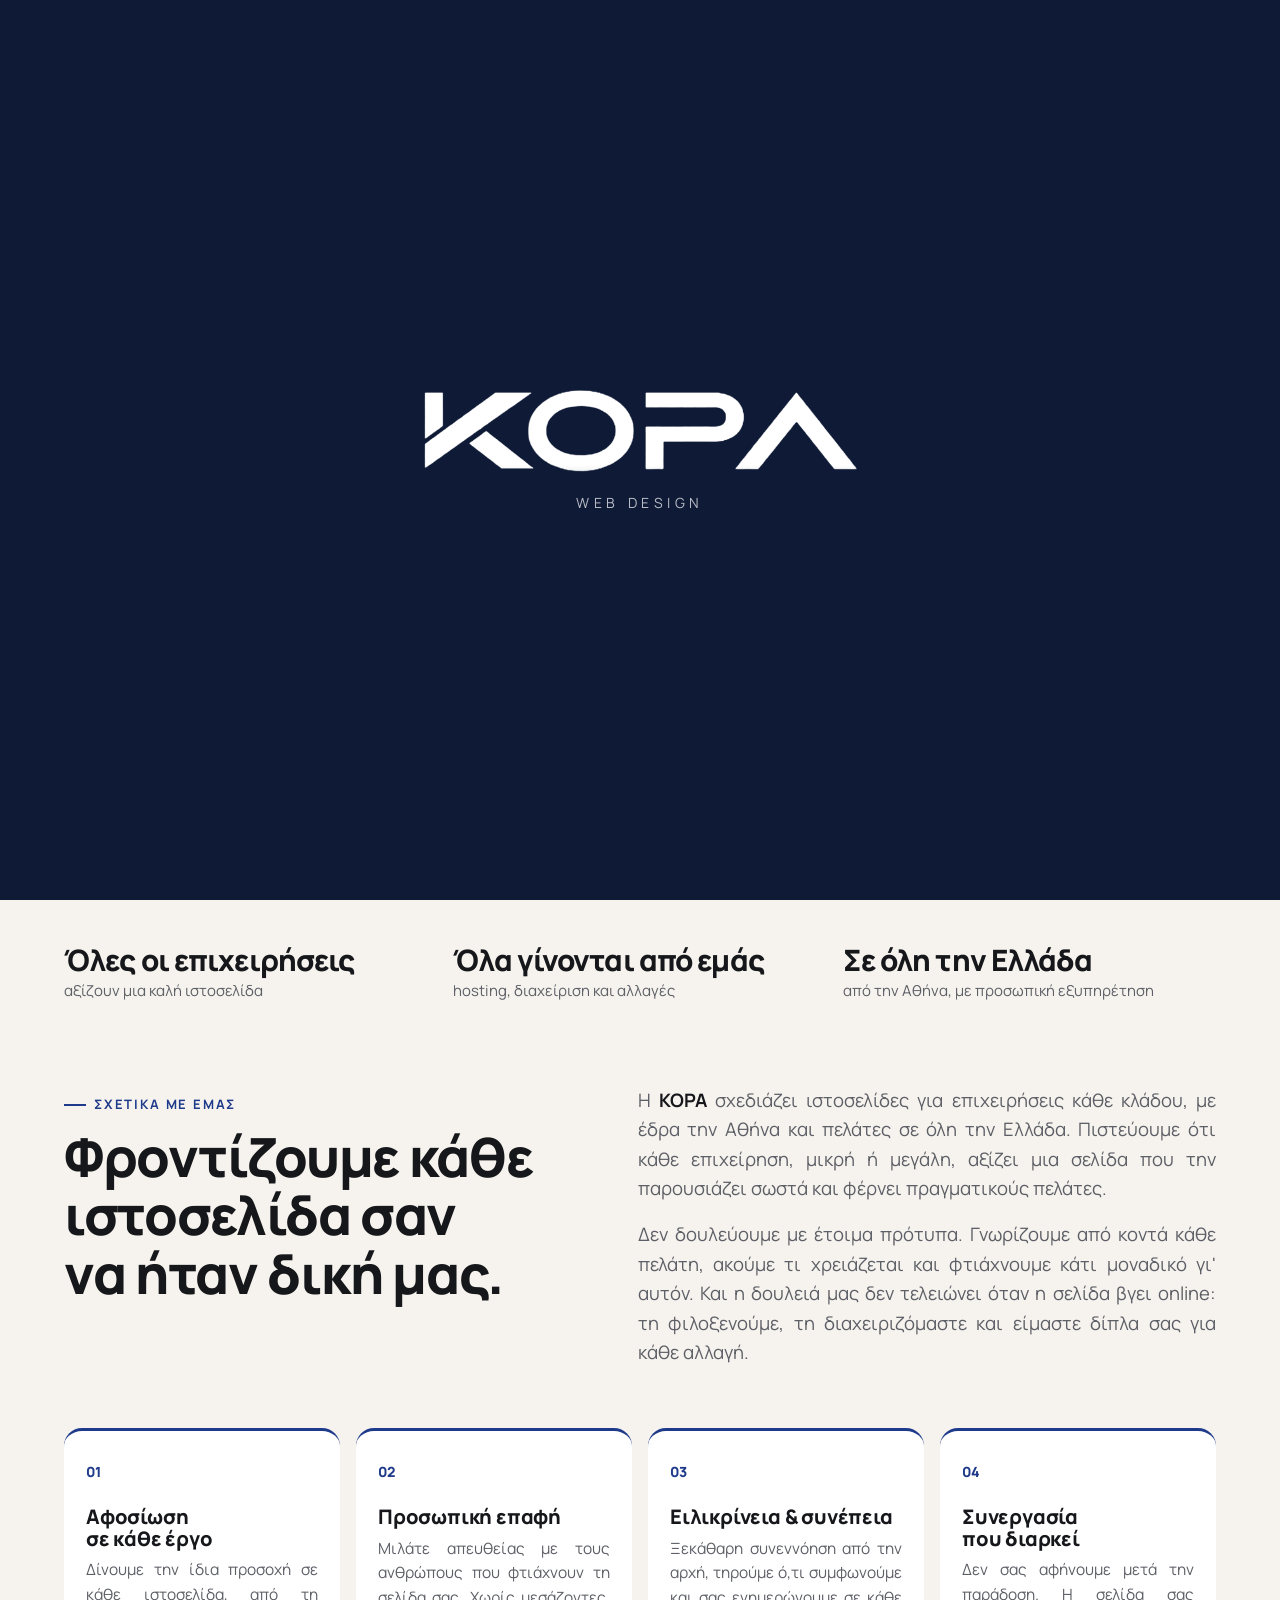
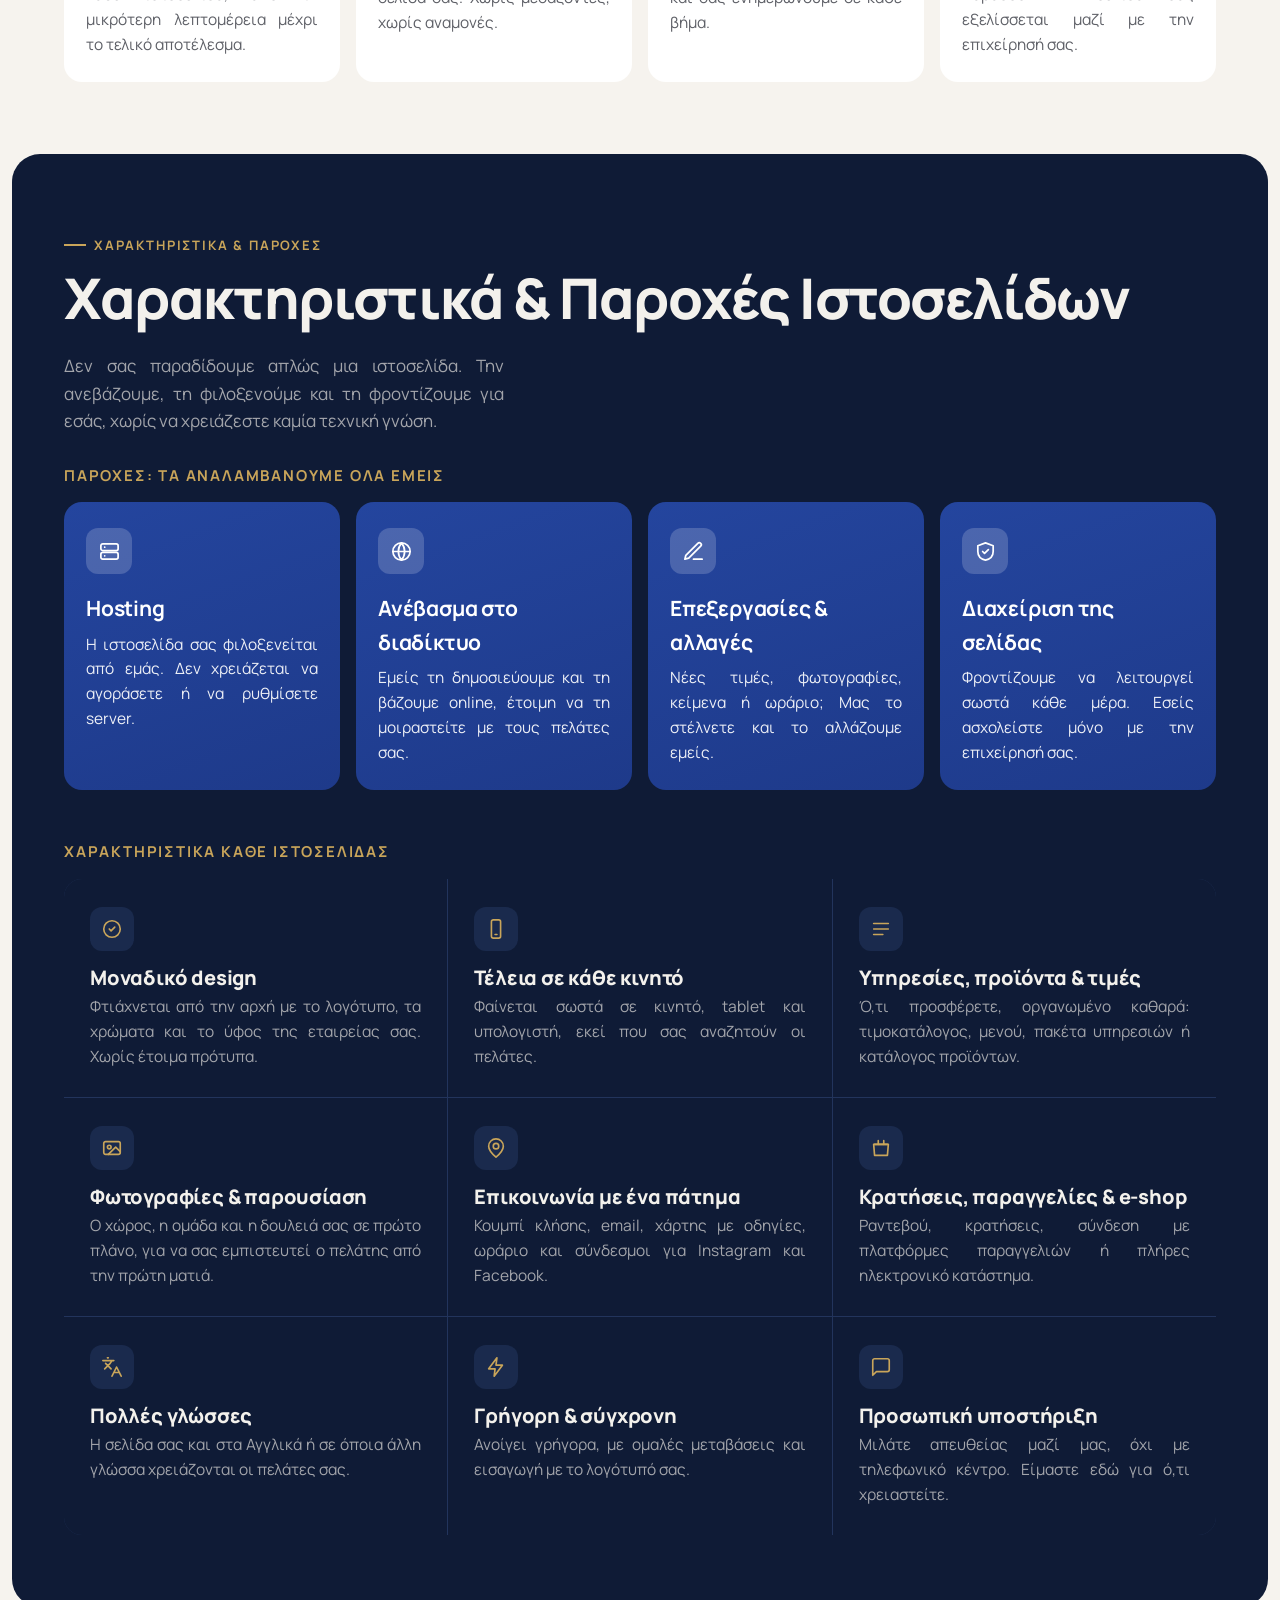
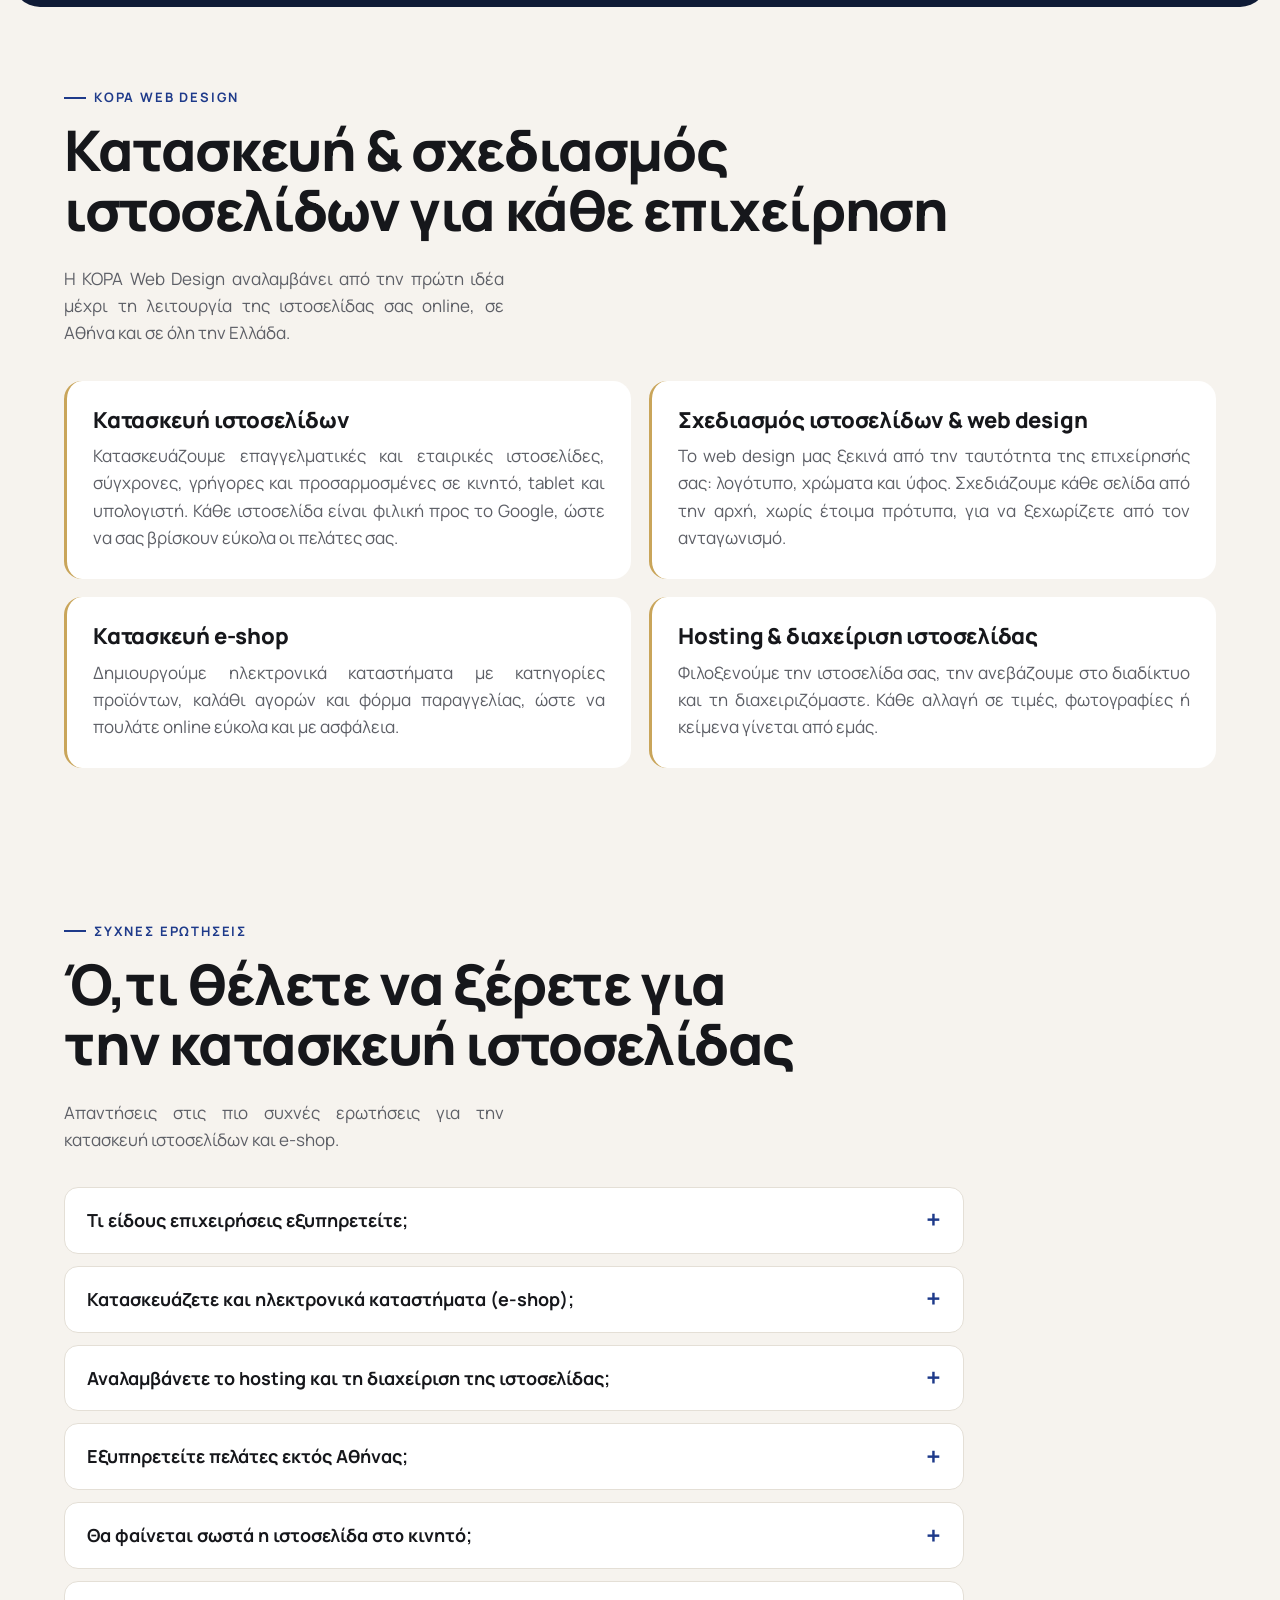
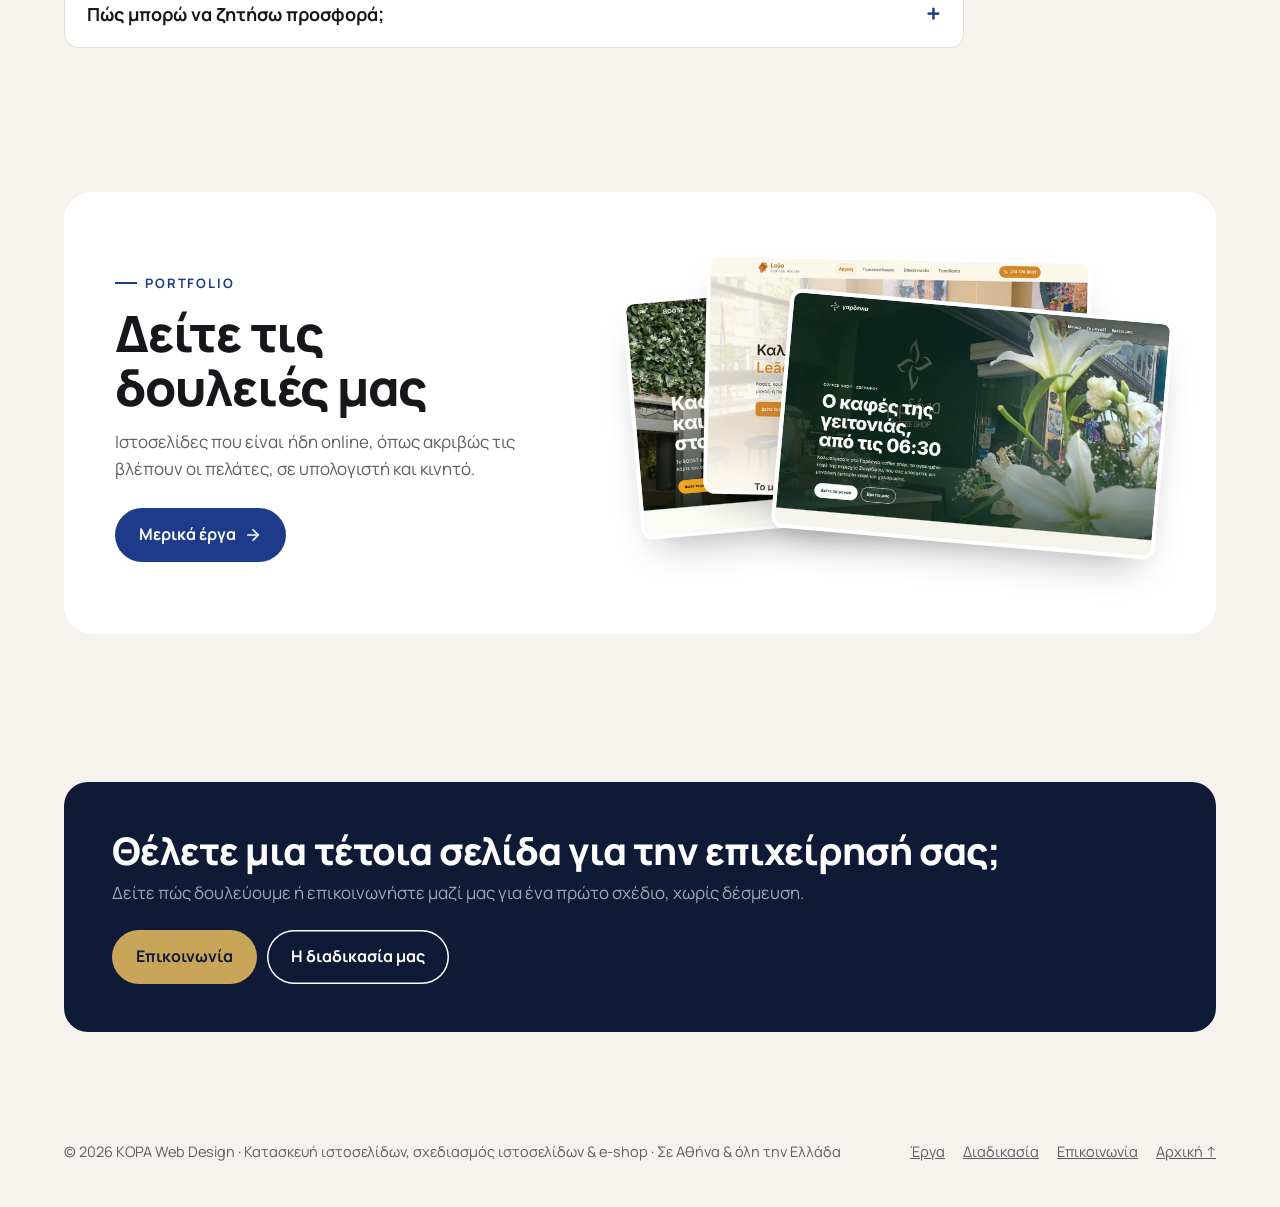
==== index.html @ 722b4ee9 "SEO: περισσότερες λέξεις κλειδιά, ενότητα υπηρεσιών, τίτλος KOPA Web Design Co-Authored-By: Claude O" ====
<!DOCTYPE html>
<html lang="el">
<head>
<meta charset="utf-8">
<meta name="viewport" content="width=device-width, initial-scale=1">
<title>KOPA Web Design | Κατασκευή Ιστοσελίδων & E-shop σε Αθήνα και όλη την Ελλάδα</title>
<meta name="description" content="KOPA Web Design: κατασκευή ιστοσελίδων, σχεδιασμός ιστοσελίδων και e-shop για κάθε επιχείρηση, σε Αθήνα και όλη την Ελλάδα. Hosting, διαχείριση και αλλαγές από εμάς. Ζητήστε προσφορά.">
<meta name="keywords" content="KOPA, KOPA Web Design, KOPA websites, kopa-websites, κατασκευή ιστοσελίδων, κατασκευή ιστοσελίδας, κατασκευή ιστοσελίδων Αθήνα, κατασκευή ιστοσελίδων Ελλάδα, κατασκευή ιστοσελίδων τιμές, σχεδιασμός ιστοσελίδων, σχεδιασμός ιστοσελίδας, δημιουργία ιστοσελίδας, δημιουργία ιστοσελίδων, web design, web design Αθήνα, web design Ελλάδα, web designer, website design, website Αθήνα, ιστοσελίδες, ιστοσελίδα για επιχείρηση, επαγγελματική ιστοσελίδα, εταιρική ιστοσελίδα, κατασκευή e-shop, κατασκευή eshop, δημιουργία e-shop, ηλεκτρονικό κατάστημα, κατασκευή ηλεκτρονικού καταστήματος, eshop, responsive ιστοσελίδα, ιστοσελίδα για κινητά, hosting ιστοσελίδων, φιλοξενία ιστοσελίδας, διαχείριση ιστοσελίδας, υποστήριξη ιστοσελίδας, ιστοσελίδα για καφετέρια, ιστοσελίδα για εστιατόριο, ιστοσελίδα για κατάστημα, ιστοσελίδα για ιατρείο, ιστοσελίδα για επαγγελματίες, kataskevi istoselidon, kataskeui istoselidon, sxediasmos istoselidon, κατασκευη ιστοσελιδων, σχεδιασμος ιστοσελιδων">
<meta name="robots" content="index, follow, max-image-preview:large">
<meta name="author" content="KOPA">
<meta name="geo.region" content="GR-I">
<meta name="geo.placename" content="Αθήνα">
<link rel="canonical" href="https://kopa-websites.com/">
<meta name="theme-color" content="#0f1b36">
<link rel="icon" type="image/png" sizes="64x64" href="favicon.png">
<link rel="apple-touch-icon" href="apple-touch-icon.png">
<meta property="og:type" content="website">
<meta property="og:locale" content="el_GR">
<meta property="og:site_name" content="KOPA">
<meta property="og:title" content="KOPA Web Design | Κατασκευή Ιστοσελίδων & E-shop σε Αθήνα και όλη την Ελλάδα">
<meta property="og:description" content="KOPA Web Design: κατασκευή ιστοσελίδων, σχεδιασμός ιστοσελίδων και e-shop για κάθε επιχείρηση, σε Αθήνα και όλη την Ελλάδα. Hosting, διαχείριση και αλλαγές από εμάς. Ζητήστε προσφορά.">
<meta property="og:url" content="https://kopa-websites.com/">
<meta property="og:image" content="https://kopa-websites.com/og-image.jpg">
<meta property="og:image:width" content="1200">
<meta property="og:image:height" content="630">
<meta name="twitter:card" content="summary_large_image">
<meta name="twitter:title" content="KOPA Web Design | Κατασκευή Ιστοσελίδων & E-shop σε Αθήνα και όλη την Ελλάδα">
<meta name="twitter:description" content="KOPA Web Design: κατασκευή ιστοσελίδων, σχεδιασμός ιστοσελίδων και e-shop για κάθε επιχείρηση, σε Αθήνα και όλη την Ελλάδα. Hosting, διαχείριση και αλλαγές από εμάς. Ζητήστε προσφορά.">
<meta name="twitter:image" content="https://kopa-websites.com/og-image.jpg">
<script type="application/ld+json">[{"@context": "https://schema.org", "@type": "ProfessionalService", "name": "KOPA", "alternateName": ["KOPA Web Design", "KOPA Websites", "KOPA Κατασκευή Ιστοσελίδων"], "description": "KOPA Web Design: κατασκευή ιστοσελίδων, σχεδιασμός ιστοσελίδων και e-shop για κάθε επιχείρηση, σε Αθήνα και όλη την Ελλάδα. Hosting, διαχείριση και αλλαγές από εμάς. Ζητήστε προσφορά.", "url": "https://kopa-websites.com/", "logo": "https://kopa-websites.com/icon-512.png", "image": "https://kopa-websites.com/og-image.jpg", "telephone": "+306907013619", "email": "info@kopa-websites.com", "address": {"@type": "PostalAddress", "addressLocality": "Αθήνα", "addressCountry": "GR"}, "areaServed": [{"@type": "City", "name": "Αθήνα"}, {"@type": "Country", "name": "Ελλάδα"}], "knowsAbout": ["Κατασκευή ιστοσελίδων", "Κατασκευή e-shop", "Web design", "Hosting ιστοσελίδων", "Διαχείριση ιστοσελίδων"], "makesOffer": [{"@type": "Offer", "itemOffered": {"@type": "Service", "name": "Κατασκευή ιστοσελίδας"}}, {"@type": "Offer", "itemOffered": {"@type": "Service", "name": "Κατασκευή e-shop"}}, {"@type": "Offer", "itemOffered": {"@type": "Service", "name": "Hosting & διαχείριση ιστοσελίδας"}}, {"@type": "Offer", "itemOffered": {"@type": "Service", "name": "Υποστήριξη & αλλαγές ιστοσελίδας"}}], "slogan": "Όλες οι επιχειρήσεις αξίζουν μια καλή ιστοσελίδα", "keywords": "κατασκευή ιστοσελίδων, σχεδιασμός ιστοσελίδων, web design, κατασκευή e-shop, hosting, διαχείριση ιστοσελίδων, Αθήνα, Ελλάδα"}, {"@context": "https://schema.org", "@type": "WebSite", "name": "KOPA Web Design", "url": "https://kopa-websites.com/", "inLanguage": "el", "alternateName": "KOPA"}, {"@context": "https://schema.org", "@type": "FAQPage", "mainEntity": [{"@type": "Question", "name": "Τι είδους επιχειρήσεις εξυπηρετείτε;", "acceptedAnswer": {"@type": "Answer", "text": "Φτιάχνουμε ιστοσελίδες για κάθε είδους επιχείρηση: καφέ και εστίαση, καταστήματα, ιατρεία, γραφεία, επαγγελματίες, τουρισμό και πολλά ακόμα. Κάθε σελίδα σχεδιάζεται από την αρχή για τη δική σας επιχείρηση."}}, {"@type": "Question", "name": "Κατασκευάζετε και ηλεκτρονικά καταστήματα (e-shop);", "acceptedAnswer": {"@type": "Answer", "text": "Ναι. Εκτός από ιστοσελίδες παρουσίασης, κατασκευάζουμε e-shop με κατηγορίες προϊόντων, καλάθι αγορών και φόρμα παραγγελίας."}}, {"@type": "Question", "name": "Αναλαμβάνετε το hosting και τη διαχείριση της ιστοσελίδας;", "acceptedAnswer": {"@type": "Answer", "text": "Ναι. Φιλοξενούμε την ιστοσελίδα σας, την ανεβάζουμε στο διαδίκτυο, τη διαχειριζόμαστε και κάνουμε κάθε αλλαγή που χρειάζεστε σε τιμές, φωτογραφίες ή κείμενα."}}, {"@type": "Question", "name": "Εξυπηρετείτε πελάτες εκτός Αθήνας;", "acceptedAnswer": {"@type": "Answer", "text": "Ναι. Έχουμε έδρα την Αθήνα και συνεργαζόμαστε με επιχειρήσεις σε όλη την Ελλάδα, από κοντά ή online."}}, {"@type": "Question", "name": "Θα φαίνεται σωστά η ιστοσελίδα στο κινητό;", "acceptedAnswer": {"@type": "Answer", "text": "Ναι. Κάθε ιστοσελίδα που φτιάχνουμε προσαρμόζεται σε κινητό, tablet και υπολογιστή, ώστε να τη βλέπουν σωστά όλοι οι πελάτες σας."}}, {"@type": "Question", "name": "Πώς μπορώ να ζητήσω προσφορά;", "acceptedAnswer": {"@type": "Answer", "text": "Συμπληρώστε τη φόρμα στη σελίδα «Ζητήστε Προσφορά» ή καλέστε μας στο 690 701 3619. Σας ετοιμάζουμε πρώτο σχέδιο χωρίς καμία δέσμευση."}}]}]</script>
<link rel="preconnect" href="https://fonts.googleapis.com">
<link rel="preconnect" href="https://fonts.gstatic.com" crossorigin>
<link href="https://fonts.googleapis.com/css2?family=Manrope:wght@400;500;600;700;800&family=GFS+Didot&display=swap" rel="stylesheet">
<style>
:root{
  --bg:#f6f3ee;
  --paper:#ffffff;
  --ink:#16171b;
  --muted:#5d5f66;
  --line:#e4dfd6;
  --accent:#1e3a8a;
  --gold:#c9a55a;
  --accent-d:#162c6b;
  --dark:#0f1b36;
  --radius:18px;
  --font:"Manrope",system-ui,-apple-system,"Segoe UI",sans-serif;
  color-scheme:light;
}
*{box-sizing:border-box}
html{scroll-behavior:smooth}
body{margin:0;background:var(--bg);color:var(--ink);font-family:var(--font);font-size:17px;line-height:1.6;-webkit-font-smoothing:antialiased}
a{color:inherit}
button{font:inherit;color:inherit;cursor:pointer}
img{max-width:100%;display:block}
h1,h2,h3{margin:0;line-height:1.08;letter-spacing:-.025em;font-weight:800;text-wrap:balance}
p{margin:0}
p,li,.lead{text-align:justify;text-justify:inter-word;text-align-last:left;hyphens:none;-webkit-hyphens:none;word-break:normal;overflow-wrap:normal}
h1,h2,h3,h4,b,a,span,label,legend{hyphens:none;-webkit-hyphens:none;word-break:normal;overflow-wrap:normal}
.wrap{max-width:1200px;margin:0 auto;padding:0 24px}
:focus-visible{outline:2px solid var(--accent);outline-offset:3px;border-radius:6px}

/* Splash */
.splash{position:fixed;inset:0;z-index:200;background:var(--dark);display:grid;place-items:center;transition:opacity .9s ease,visibility .9s}
.splash.hide{opacity:0;visibility:hidden}
.splash .mk{color:#fff;font-weight:800;font-size:clamp(54px,12vw,120px);letter-spacing:-.04em;display:flex;align-items:center;gap:.18em}
.splash .mk{gap:0}
.splash .mk .ch{display:inline-block;opacity:0;transform:translateY(.5em);-webkit-mask-image:linear-gradient(0deg,transparent 0%,#000 60%);mask-image:linear-gradient(0deg,transparent 0%,#000 60%);-webkit-mask-size:100% 220%;mask-size:100% 220%;-webkit-mask-position:0 100%;mask-position:0 100%;-webkit-mask-repeat:no-repeat;mask-repeat:no-repeat;animation:chUp .85s cubic-bezier(.2,.7,.2,1) forwards}
.splash .mk .sp{display:inline-block;width:.28em}
@keyframes chUp{to{opacity:1;transform:none;-webkit-mask-position:0 0;mask-position:0 0}}
.splash small .lt{display:inline-block;opacity:0;transform:translateX(-.6em);-webkit-mask-image:linear-gradient(90deg,#000 40%,transparent 100%);mask-image:linear-gradient(90deg,#000 40%,transparent 100%);-webkit-mask-size:250% 100%;mask-size:250% 100%;-webkit-mask-position:100% 0;mask-position:100% 0;-webkit-mask-repeat:no-repeat;mask-repeat:no-repeat;animation:ltIn .65s ease-out forwards}
.splash small .sp2{display:inline-block;width:.6em}
@keyframes ltIn{to{opacity:1;transform:none;-webkit-mask-position:0 0;mask-position:0 0}}
.splash .mk i{font-style:normal;color:var(--gold)}
.splash small{display:block;text-align:center;color:#b9bcc6;letter-spacing:.32em;font-size:14px;text-transform:uppercase;margin-top:16px}
@keyframes rise{to{opacity:1;transform:none}}
@keyframes fade{to{opacity:1}}

/* Header */
header{position:sticky;top:0;z-index:50;background:color-mix(in srgb,var(--bg) 88%,transparent);backdrop-filter:blur(12px);-webkit-backdrop-filter:blur(12px);border-bottom:1px solid transparent;transition:border-color .3s}
header.scrolled{border-bottom-color:var(--line)}
.bar{display:flex;align-items:center;justify-content:space-between;height:72px;gap:20px}
.logo{display:flex;align-items:center;gap:10px;text-decoration:none;font-weight:800;font-size:22px;letter-spacing:-.03em}
.logo .dot{width:34px;height:34px;border-radius:10px;background:var(--accent);color:#fff;display:grid;place-items:center;font-size:15px;letter-spacing:-.02em}
.logo .dot i{font-style:normal;color:var(--gold)}
nav.main{display:flex;gap:6px}
nav.main a{text-decoration:none;font-weight:600;font-size:15.5px;padding:8px 14px;border-radius:999px;color:var(--muted);transition:background .2s,color .2s}
nav.main a:hover{background:var(--paper);color:var(--ink)}
.btn{display:inline-flex;align-items:center;gap:8px;text-decoration:none;font-weight:700;font-size:16px;padding:14px 24px;border-radius:999px;border:0;transition:transform .2s,background .2s,color .2s}
.btn:hover{transform:translateY(-2px)}
.btn.solid{background:var(--accent);color:#fff}
.btn.solid:hover{background:var(--accent-d)}
.btn.ghost{background:transparent;color:var(--ink);box-shadow:inset 0 0 0 1.5px var(--ink)}
.btn.dark{background:var(--dark);color:#fff}
.btn.sm{padding:10px 18px;font-size:15px}
.btn svg{width:18px;height:18px}

/* Hero */
.hero{padding:72px 0 40px}
.eyebrow{display:inline-flex;align-items:center;gap:8px;font-size:13px;font-weight:700;letter-spacing:.14em;text-transform:uppercase;color:var(--accent)}
.eyebrow::before{content:"";width:22px;height:2px;background:var(--accent)}
.hero h1{font-size:clamp(42px,7vw,88px);margin:18px 0 22px;max-width:14ch}
.hero h1 em{font-style:normal;color:var(--accent);background:linear-gradient(transparent 78%,rgba(201,165,90,.45) 78%)}
.hero p.lead{font-size:clamp(18px,1.7vw,21px);color:var(--muted);max-width:56ch}
.hero .acts{display:flex;gap:12px;flex-wrap:wrap;margin-top:32px}
.strip{display:grid;grid-template-columns:repeat(3,1fr);gap:16px;margin-top:56px;padding-top:28px;border-top:1px solid var(--line)}
.strip b{display:block;font-size:clamp(24px,2.3vw,32px);font-weight:800;letter-spacing:-.03em;line-height:1.1}
.strip span{color:var(--muted);font-size:15px}
.strip b span{color:inherit;font-size:inherit}

.inds{display:flex;flex-wrap:wrap;gap:8px;align-items:center;margin-top:30px}
.inds span{background:var(--paper);border:1px solid var(--line);border-radius:999px;padding:8px 15px;font-size:14.5px;font-weight:600}
.inds .lbl{background:none;border:0;padding:0 6px 0 0;color:var(--muted);font-weight:700}
.inds span:last-child{background:var(--ink);color:#fff;border-color:var(--ink)}
/* Section heads */
section.block{padding:72px 0}
.head{display:flex;justify-content:space-between;align-items:end;gap:24px;margin-bottom:34px;flex-wrap:wrap}
.head h2{font-size:clamp(34px,4.6vw,56px);margin-top:12px}
.head p{color:var(--muted);max-width:44ch}

/* Filters */
.chips{display:flex;gap:8px;flex-wrap:wrap;margin-bottom:26px}
.chip{border:1.5px solid var(--line);background:var(--paper);border-radius:999px;padding:9px 18px;font-weight:700;font-size:15px;transition:all .2s}
.chip:hover{border-color:var(--ink)}
.chip[aria-pressed="true"]{background:var(--ink);border-color:var(--ink);color:#fff}

/* Work grid */
.grid{display:grid;grid-template-columns:repeat(2,1fr);gap:28px}
.card{background:var(--paper);border-radius:var(--radius);padding:14px;display:flex;flex-direction:column;transition:transform .35s cubic-bezier(.2,.7,.2,1),box-shadow .35s,opacity .3s}
.card:hover{transform:translateY(-6px);box-shadow:0 24px 50px -24px rgba(22,23,27,.28)}
.card.out{display:none}
.frame{position:relative;border-radius:12px;overflow:hidden;background:#ece8e1;border:0;padding:0;width:100%;text-align:left;display:block}
.chrome{display:flex;align-items:center;gap:6px;height:30px;padding:0 12px;background:#efebe4;border-bottom:1px solid var(--line)}
.chrome i{width:9px;height:9px;border-radius:50%;background:#d6d0c6}
.chrome span{margin-left:10px;flex:1;height:16px;border-radius:6px;background:#fff;font-size:10.5px;color:#9a958c;display:flex;align-items:center;padding:0 8px;overflow:hidden;white-space:nowrap}
.shot{position:relative;aspect-ratio:16/10;overflow:hidden}
.shot img{width:100%;height:100%;object-fit:cover;object-position:top;transition:transform .7s cubic-bezier(.2,.7,.2,1)}
.card:hover .shot img,.card:hover .poster>*{transform:scale(1.035)}
.phone{position:absolute;right:16px;bottom:-22px;width:21%;aspect-ratio:390/844;border-radius:18px;border:5px solid #16171b;background:#16171b;overflow:hidden;box-shadow:0 16px 30px -10px rgba(0,0,0,.45);transition:transform .45s cubic-bezier(.2,.7,.2,1)}
.phone img{width:100%;height:100%;object-fit:cover;object-position:top}
.card:hover .phone{transform:translateY(-14px)}
.view-hint{position:absolute;left:14px;bottom:14px;background:rgba(22,23,27,.82);color:#fff;font-size:13px;font-weight:700;padding:7px 12px;border-radius:999px;opacity:0;transform:translateY(6px);transition:all .3s}
.card:hover .view-hint,.frame:focus-visible .view-hint{opacity:1;transform:none}
.cbody{padding:20px 8px 8px;display:flex;flex-direction:column;gap:10px;flex:1}
.ctop{display:flex;justify-content:space-between;align-items:start;gap:12px}
.ctop h3{font-size:25px}
.type{font-size:12.5px;font-weight:700;letter-spacing:.1em;text-transform:uppercase;color:var(--muted)}
.swatch{display:flex;gap:4px;margin-top:6px}
.swatch i{width:14px;height:14px;border-radius:50%;box-shadow:inset 0 0 0 1px rgba(0,0,0,.08)}
.cbody p{color:var(--muted);font-size:16px}
.tags{display:flex;flex-wrap:wrap;gap:6px}
.tags span{font-size:13px;font-weight:600;background:var(--bg);padding:5px 11px;border-radius:999px}
.cacts{display:flex;gap:10px;margin-top:auto;padding-top:10px;flex-wrap:wrap}

/* Posters (projects without screenshots) */
.poster{position:absolute;inset:0;display:grid;place-items:center;overflow:hidden}
.poster>*{transition:transform .7s cubic-bezier(.2,.7,.2,1)}
.p-222{background:radial-gradient(120% 90% at 70% 20%,#8c3039 0%,#6f242b 45%,#3d1217 100%);color:#f6e7dc}
.p-222 .in{text-align:center}
.p-222 .dig{font-size:clamp(70px,11vw,132px);font-weight:800;letter-spacing:.04em;line-height:.9}
.p-222 .rule{width:70px;height:1px;background:#e7b9a5;margin:16px auto 12px}
.p-222 .nm{letter-spacing:.42em;font-size:clamp(11px,1.3vw,15px);font-weight:600}
.p-222 .tg{position:absolute;left:22px;bottom:18px;font-size:clamp(18px,2.2vw,26px);font-weight:800;line-height:1.05;text-align:left}
.p-222 .tg em{font-style:normal;color:#ffb59d}
.p-222 .lang{position:absolute;right:20px;top:18px;display:flex;border:1px solid rgba(246,231,220,.4);border-radius:999px;overflow:hidden;font-size:11px;font-weight:700}
.p-222 .lang span{padding:4px 9px}.p-222 .lang span:first-child{background:#f6e7dc;color:#6f242b}
.p-kar{background:#fff;color:#4a1f30}
.p-kar .in{width:100%;height:100%;display:flex;flex-direction:column;align-items:center;padding:22px 26px 0}
.p-kar .lg{font-family:"GFS Didot",Georgia,serif;font-size:clamp(24px,3vw,34px);letter-spacing:.32em;margin-right:-.32em}
.p-kar .lg i{font-style:normal;color:#b0306a}
.p-kar small{font-size:9px;letter-spacing:.34em;text-transform:uppercase;color:#6b4f5a;margin-top:2px}
.p-kar h4{margin:16px 0 14px;font-size:clamp(16px,2vw,22px);font-weight:700;text-align:center;line-height:1.2}
.p-kar h4 em{color:#b0306a}
.p-kar .tiles{display:grid;grid-template-columns:1fr 1fr;gap:10px;width:100%;flex:1}
.p-kar .tile{background:#fbf4f3;border-radius:6px 6px 0 0;position:relative;display:grid;place-items:center;overflow:hidden}
.p-kar .tile svg{width:58%;height:auto}
.p-kar .tile b{position:absolute;left:12px;bottom:8px;font-size:clamp(14px,1.6vw,19px)}
.p-bless{background:#fbf7f0}
.p-bless .in{text-align:center;padding:20px}
.p-bless img{width:min(300px,62%);margin:0 auto}
.p-bless p{margin-top:16px;color:#1f2826;font-weight:700;font-size:clamp(15px,1.8vw,20px)}
.p-bless .row{display:flex;gap:8px;justify-content:center;margin-top:14px;flex-wrap:wrap}
.p-bless .row span{font-size:12px;font-weight:700;padding:6px 12px;border-radius:999px;background:#009183;color:#fff}
.p-bless .row span:nth-child(2){background:#fff;color:#00675c;box-shadow:inset 0 0 0 1.5px #009183}
.p-bless .stripe{position:absolute;left:0;right:0;bottom:0;height:8px;background:linear-gradient(90deg,#009183 0 40%,#f36f21 40% 70%,#b4121a 70%)}

/* Included */
.dark-sec{background:var(--dark);color:#f3f1ec;border-radius:28px;margin:0 12px}
.dark-sec .head p{color:#a3a5ab}
.dark-sec .eyebrow{color:var(--gold)}.dark-sec .eyebrow::before{background:var(--gold)}
.feat{display:grid;grid-template-columns:repeat(3,1fr);gap:1px;background:#22345c;border-radius:18px;overflow:hidden}
.feat div{background:var(--dark);padding:28px 26px}
.feat .ic{width:44px;height:44px;border-radius:12px;background:#1a2a4d;display:grid;place-items:center;color:var(--gold);margin-bottom:16px}
.feat .ic svg{width:22px;height:22px}
.feat h3{font-size:20px;letter-spacing:-.01em;margin-bottom:6px}
.feat p{color:#a3a5ab;font-size:15.5px}

/* Steps */
.steps{display:grid;grid-template-columns:repeat(4,1fr);gap:18px;counter-reset:s}
.step{background:var(--paper);border-radius:var(--radius);padding:26px 24px}
.step::before{counter-increment:s;content:"0" counter(s);display:block;font-weight:800;font-size:15px;color:var(--accent);margin-bottom:28px}
.step h3{font-size:21px;margin-bottom:8px;letter-spacing:-.01em}
.step p{color:var(--muted);font-size:15.5px}

/* Contact */
.contact{background:var(--accent);color:#fff;border-radius:28px;padding:clamp(36px,6vw,72px);display:grid;grid-template-columns:1.2fr 1fr;gap:40px;align-items:center}
.contact h2{font-size:clamp(34px,5vw,60px)}
.contact p{margin-top:14px;font-size:18px;opacity:.92;max-width:40ch}
.cards{display:flex;flex-direction:column;gap:12px}
.cc{background:#fff;color:var(--ink);border-radius:16px;padding:18px 20px;display:flex;align-items:center;gap:14px}
.cc .ic{width:44px;height:44px;border-radius:12px;background:#e8edf8;color:var(--accent);display:grid;place-items:center;flex:none}
.cc .ic svg{width:21px;height:21px}
.cc small{display:block;color:var(--muted);font-size:13px;font-weight:600}
.cc b{font-size:17.5px;word-break:break-word}
.cc .cp{margin-left:auto;border:1.5px solid var(--line);background:#fff;border-radius:999px;padding:7px 14px;font-size:13.5px;font-weight:700;flex:none}
.cc .cp:hover{border-color:var(--ink)}
footer{padding:36px 0 44px;color:var(--muted);font-size:14.5px}
footer .wrap{display:flex;justify-content:space-between;gap:16px;flex-wrap:wrap}


.mphone .p-222 .dig{font-size:58px}.mphone .p-222 .nm{font-size:9px;letter-spacing:.3em}.mphone .p-222 .tg{font-size:18px}
.mphone .p-kar .in{padding:16px 12px 0}.mphone .p-kar .lg{font-size:20px}.mphone .p-kar h4{font-size:14px}.mphone .p-kar .tiles{grid-template-columns:1fr}
.mphone .p-bless img{width:80%}.mphone .p-bless p{font-size:14px}
@media (max-width:520px){.cc{flex-wrap:wrap}.cc .cp{margin-left:58px}}

/* Pages & routing */
.page{animation:pageIn .5s cubic-bezier(.2,.7,.2,1)}
@keyframes pageIn{from{opacity:0;transform:translateY(14px)}to{opacity:1;transform:none}}
#view.leaving{opacity:0;transform:translateY(8px);transition:opacity .22s ease,transform .22s ease}
nav.main a[aria-current="page"],.mnav a[aria-current="page"]{background:var(--ink);color:#fff}
.mnav{display:none}
.logo,.bar .btn{white-space:nowrap}
@media (max-width:400px){.bar .btn{font-size:12.5px;padding:8px 12px}.logo{font-size:19px}.logo .dot{width:30px;height:30px}}
.crumb{font-size:14px;color:var(--muted);margin-bottom:18px}.crumb a{color:var(--muted)}
.works-hero{padding-bottom:30px}.works-hero h1{max-width:none}
/* Teaser */
.teaser{display:grid;grid-template-columns:1fr 1.1fr;gap:30px;align-items:center;background:var(--paper);border-radius:28px;padding:clamp(28px,4vw,52px);text-decoration:none;overflow:hidden;transition:box-shadow .35s,transform .35s}
.teaser:hover{box-shadow:0 30px 60px -30px rgba(22,23,27,.3);transform:translateY(-4px)}
.teaser h2{font-size:clamp(32px,4vw,50px);margin:12px 0 14px}
.teaser p{color:var(--muted);margin-bottom:26px;max-width:40ch}
.stack{position:relative;height:clamp(240px,28vw,340px)}
.stack .sc{position:absolute;width:72%;aspect-ratio:16/10;border-radius:12px;overflow:hidden;box-shadow:0 20px 40px -18px rgba(0,0,0,.35);border:4px solid #fff;transition:transform .6s cubic-bezier(.2,.7,.2,1);background:#eee}
.stack .sc img{width:100%;height:100%;object-fit:cover;object-position:top}
.stack .sc:nth-child(1){left:0;top:12%;transform:rotate(-5deg);z-index:1}
.stack .sc:nth-child(2){left:14%;top:4%;transform:rotate(1deg);z-index:2}
.stack .sc:nth-child(3){left:28%;top:18%;transform:rotate(5deg);z-index:3}
.teaser:hover .sc:nth-child(1){transform:rotate(-8deg) translateX(-10px)}
.teaser:hover .sc:nth-child(3){transform:rotate(8deg) translateX(14px)}
/* Perks */
.subh{font-size:15px;font-weight:700;letter-spacing:.12em;text-transform:uppercase;color:var(--gold);margin:6px 0 18px}
.perks{display:grid;grid-template-columns:repeat(4,1fr);gap:16px;margin-bottom:54px}
.perks div{background:linear-gradient(160deg,#24459e,#1e3a8a);color:#fff;border-radius:18px;padding:26px 22px}
.perks .ic{width:46px;height:46px;border-radius:12px;background:rgba(255,255,255,.18);display:grid;place-items:center;margin-bottom:18px}
.perks .ic svg{width:23px;height:23px}
.perks h4{margin:0 0 6px;font-size:21px;letter-spacing:-.01em}
.perks p{font-size:15.5px;opacity:.92}
/* Works page next */
.next{margin-top:56px;background:var(--dark);color:#fff;border-radius:24px;padding:clamp(28px,4vw,48px);display:flex;justify-content:space-between;align-items:center;gap:24px;flex-wrap:wrap}
.next h2{font-size:clamp(26px,3vw,38px)}.next p{color:#a3a5ab;margin-top:8px}
.next .acts{display:flex;gap:10px;flex-wrap:wrap}
.next .btn.solid{background:var(--gold);color:#0f1b36}.next .btn.solid:hover{background:#d8b871}
.btn.ghost.light{color:#fff;box-shadow:inset 0 0 0 1.5px #fff}
.soon{display:inline-flex;align-items:center;padding:10px 18px;border-radius:999px;background:var(--bg);color:var(--muted);font-weight:700;font-size:15px}
/* Gardenia poster */
.p-gar{background:radial-gradient(90% 80% at 75% 30%,#fffdf6 0%,#f4efe2 60%,#e9e1cd 100%);color:#2f4a35}
.p-gar .in{display:flex;align-items:center;gap:6%;padding:0 8%;width:100%}
.p-gar svg{width:34%;flex:none}
.p-gar .nm{font-family:"GFS Didot",Georgia,serif;font-size:clamp(34px,5vw,58px);line-height:1}
.p-gar small{display:block;letter-spacing:.38em;font-size:clamp(10px,1.1vw,13px);font-weight:700;margin-top:10px;color:#5f7a62}
.p-gar .pill{display:inline-block;margin-top:16px;background:#2f4a35;color:#fff;font-size:12px;font-weight:700;padding:6px 13px;border-radius:999px}
.mphone .p-gar .in{flex-direction:column;justify-content:center;text-align:center;gap:14px}.mphone .p-gar svg{width:60%}.mphone .p-gar .nm{font-size:30px}
@media (max-width:980px){.perks{grid-template-columns:repeat(2,1fr)}.feat{grid-template-columns:repeat(2,1fr)}.teaser{grid-template-columns:1fr}}
@media (max-width:760px){.perks{grid-template-columns:1fr}.mnav{display:flex;justify-content:center;flex-wrap:nowrap;gap:clamp(3px,1.2vw,8px);padding-bottom:10px;padding-left:12px;padding-right:12px}.mnav a{flex:0 1 auto;min-width:0;white-space:nowrap;text-align:center;text-decoration:none;font-weight:700;font-size:clamp(11px,3.5vw,15px);padding:7px clamp(7px,2.6vw,16px);border-radius:999px;background:var(--paper)}}

/* About */
.about{display:grid;grid-template-columns:1fr 1.1fr;gap:48px;align-items:start;margin-bottom:44px}
.about h2{font-size:clamp(32px,4.4vw,54px);margin-top:12px}
.about-tx p{font-size:18.5px;color:var(--muted);margin-bottom:16px}.about-tx b{color:var(--ink)}
.values{display:grid;grid-template-columns:repeat(4,1fr);gap:16px}
.values div{background:var(--paper);border-radius:var(--radius);padding:26px 22px;border-top:3px solid var(--accent)}
.values .num{font-weight:800;color:var(--accent);font-size:14px}
.values h3{font-size:20px;letter-spacing:-.01em;margin:22px 0 8px}
.values p{color:var(--muted);font-size:15.5px}
/* Timeline */
.timeline{list-style:none;margin:0;padding:0;position:relative}
.timeline::before{content:"";position:absolute;left:23px;top:20px;bottom:20px;width:2px;background:var(--line)}
.timeline li{position:relative;display:grid;grid-template-columns:48px 1fr;gap:22px;padding-bottom:22px}
.dotn{position:relative;z-index:1;width:48px;height:48px;border-radius:50%;background:var(--accent);color:#fff;display:grid;place-items:center;font-weight:800;font-size:18px;box-shadow:0 0 0 6px var(--bg)}
.tcard{background:var(--paper);border-radius:var(--radius);padding:24px 26px}
.tcard h3{font-size:clamp(22px,2.4vw,27px);margin:6px 0 8px}
.tcard>p{color:var(--muted);max-width:70ch}
.split{display:grid;grid-template-columns:1fr 1fr;gap:12px;margin-top:16px}
.split div{background:var(--bg);border-radius:12px;padding:14px 16px;font-size:15px;color:var(--muted)}
.split b{display:block;color:var(--ink);font-size:13px;letter-spacing:.1em;text-transform:uppercase;margin-bottom:4px}
.split div:first-child b{color:var(--accent)}
/* Contact page */
.contact-grid{display:grid;grid-template-columns:repeat(2,1fr);gap:18px}
.ccard{background:var(--paper);border-radius:var(--radius);padding:30px 26px;display:flex;flex-direction:column;gap:10px}
.ccard .ic{width:52px;height:52px;border-radius:14px;background:#e8edf8;color:var(--accent);display:grid;place-items:center;margin-bottom:6px}
.ccard .ic svg{width:24px;height:24px}
.ccard h3{font-size:24px}
.ccard .val{font-size:19px;word-break:break-word}
.ccard p{color:var(--muted);font-size:15.5px;flex:1}
.ccard .cacts{display:flex;gap:8px;flex-wrap:wrap;margin-top:8px}
.infos{display:grid;grid-template-columns:1fr 1fr;gap:18px;margin-top:18px}
.infos>div{background:var(--dark);color:#f3f1ec;border-radius:var(--radius);padding:30px 28px}
.infos h3{font-size:22px;margin-bottom:12px}
.infos p,.infos li{color:#b9bbc1;font-size:16px}
.infos ul{margin:0;padding-left:20px;display:flex;flex-direction:column;gap:6px}
.flinks{display:flex;gap:18px;flex-wrap:wrap}
@media (max-width:980px){.values{grid-template-columns:repeat(2,1fr)}.about{grid-template-columns:1fr;gap:20px}.contact-grid{grid-template-columns:1fr}.infos{grid-template-columns:1fr}}
@media (max-width:640px){.values{grid-template-columns:1fr}.split{grid-template-columns:1fr}.timeline li{grid-template-columns:36px 1fr;gap:14px}.dotn{width:36px;height:36px;font-size:15px}.timeline::before{left:17px}.tcard{padding:20px}}

/* Quote page */
.quote{display:grid;grid-template-columns:.8fr 1.4fr;gap:56px;background:var(--paper);border-radius:28px;padding:clamp(28px,4.5vw,60px)}
.quote h2{font-size:clamp(28px,3vw,38px);margin-bottom:30px}
.qinfo .qgroup{margin-bottom:34px}
.qinfo h3{font-size:21px;margin-bottom:14px;letter-spacing:-.01em}
.qinfo p{display:flex;align-items:center;gap:12px;color:var(--muted);margin-bottom:10px;font-size:17px}
.qinfo p.plain{padding-left:2px;margin-bottom:8px}
.qinfo p svg{width:19px;height:19px;flex:none;color:var(--accent)}
.qinfo a{color:var(--muted);text-decoration:none}.qinfo a:hover{color:var(--accent)}
.qform h2{letter-spacing:.02em}
.fld{margin:0 0 26px;border:0;padding:0}
.fld label,.fld legend{display:block;font-size:17px;margin-bottom:10px;padding:0}
.fld i{color:#c81e1e;font-style:normal}
.fld input,.fld textarea{width:100%;font:inherit;color:var(--ink);background:#f8f8f8;border:1px solid #d9d9d9;border-radius:8px;padding:16px 18px;transition:border-color .2s,box-shadow .2s}
.fld textarea{resize:vertical;min-height:150px}
.fld input:focus,.fld textarea:focus{outline:none;border-color:var(--accent);box-shadow:0 0 0 3px rgba(30,58,138,.15);background:#fff}
.fld input.bad{border-color:#c81e1e}
.fld .opt{padding:16px 18px;font-size:17px}
.opt{display:flex!important;justify-content:space-between;align-items:center;background:#f8f8f8;border:1px solid #d9d9d9;border-radius:8px;padding:16px 18px;margin-bottom:12px!important;cursor:pointer;transition:border-color .2s,background .2s}
.opt:hover{border-color:#b9b9b9}
.opt:has(input:checked){border-color:var(--accent);background:#eef2fb}
.opt input{width:20px;height:20px;accent-color:var(--accent);flex:none;margin:0 0 0 12px}
.consent{display:flex;gap:10px;align-items:flex-start;font-size:15px;color:var(--muted);margin-bottom:18px}
.consent input{width:18px;height:18px;margin-top:3px;accent-color:var(--accent);flex:none}
.ferr{color:#c81e1e;font-weight:600;font-size:15px;min-height:1px;margin-bottom:12px}
.submit{background:var(--accent);color:#fff;border:0;border-radius:8px;padding:18px 34px;font-size:18px;font-weight:700;letter-spacing:.12em;transition:background .2s,transform .2s}
.submit:disabled{opacity:.6;cursor:wait}
.submit:hover{background:var(--accent-d);transform:translateY(-2px)}
.qdone{text-align:left;animation:pageIn .5s cubic-bezier(.2,.7,.2,1)}
.qdone .okic{width:56px;height:56px;border-radius:50%;background:var(--accent);color:#fff;display:grid;place-items:center;margin-bottom:16px}
.qdone .okic svg{width:28px;height:28px}
.qdone .okic.err{background:#c81e1e}
.qdone h3{font-size:30px;margin-bottom:8px}
.qdone p{color:var(--muted);margin-bottom:16px}
.qdone pre{white-space:pre-wrap;font-family:var(--font);font-size:15px;background:#f8f8f8;border:1px solid #e3e3e3;border-radius:10px;padding:16px;margin:0 0 16px}
.qdone .cacts{display:flex;gap:10px;flex-wrap:wrap}
@media (max-width:900px){.quote{grid-template-columns:1fr;gap:20px}}

/* Big photo hero */
.bighero{position:relative;min-height:100vh;min-height:100svh;margin-top:calc(-1 * var(--hh,72px));padding-top:var(--hh,72px);display:flex;flex-direction:column;justify-content:center;color:#fff;overflow:hidden;background:#1b1712}
.bighero .bg{position:absolute;inset:0}
.bighero .bg img{width:100%;height:100%;object-fit:cover;filter:blur(48px) brightness(.5) saturate(.7);transform:scale(1.3)}
.bighero .bg::after{content:"";position:absolute;inset:0;background:rgba(12,20,42,.55)}
.bighero{background:#0b1222}
.bighero .photo{position:absolute;top:50%;right:0;transform:translateY(-50%);height:100%;aspect-ratio:1/1;max-width:60%;-webkit-mask-image:linear-gradient(90deg,transparent 0%,rgba(0,0,0,.06) 10%,rgba(0,0,0,.2) 20%,rgba(0,0,0,.42) 30%,rgba(0,0,0,.66) 40%,rgba(0,0,0,.86) 50%,#000 60%,#000 100%),linear-gradient(0deg,transparent 0%,rgba(0,0,0,.5) 8%,#000 18%,#000 84%,rgba(0,0,0,.5) 93%,transparent 100%);-webkit-mask-composite:source-in;mask-image:linear-gradient(90deg,transparent 0%,rgba(0,0,0,.06) 10%,rgba(0,0,0,.2) 20%,rgba(0,0,0,.42) 30%,rgba(0,0,0,.66) 40%,rgba(0,0,0,.86) 50%,#000 60%,#000 100%),linear-gradient(0deg,transparent 0%,rgba(0,0,0,.5) 8%,#000 18%,#000 84%,rgba(0,0,0,.5) 93%,transparent 100%);mask-composite:intersect;animation:photoIn 1.4s ease-out both}
@media (min-aspect-ratio:16/9){.bighero .photo{height:auto;width:58%;max-width:none}}
.bighero .photo img{width:100%;height:100%;object-fit:cover;display:block}
@keyframes photoIn{from{opacity:0}to{opacity:1}}
@keyframes heroZoom{to{transform:scale(1)}}
.bighero .shade{position:absolute;inset:0;background:linear-gradient(90deg,rgba(10,16,32,.94) 0%,rgba(10,16,32,.9) 22%,rgba(10,16,32,.74) 34%,rgba(10,16,32,.5) 44%,rgba(10,16,32,.28) 54%,rgba(10,16,32,.12) 66%,rgba(10,16,32,.04) 80%,rgba(10,16,32,0) 100%),linear-gradient(0deg,rgba(10,16,32,.8) 0%,rgba(10,16,32,0) 30%)}
.bh-in{position:relative;padding-top:60px;padding-bottom:80px;flex:1;display:flex;flex-direction:column;justify-content:center;width:100%}
.bh-in>*{max-width:600px}
.bighero h1{font-size:clamp(38px,4.6vw,66px);margin:22px 0 0;line-height:1.06;letter-spacing:-.03em;font-weight:800}
.bighero h1 .l1{white-space:nowrap}
.bighero h1 .amp{display:block;color:var(--gold);font-weight:700}
.hrule{display:block;width:72px;height:3px;border-radius:2px;background:var(--gold);margin:28px 0 24px}
.bighero .lead{font-size:clamp(17px,1.25vw,19.5px);line-height:1.75;color:rgba(255,255,255,.84);max-width:560px}
.bighero .eyebrow{font-size:12.5px;letter-spacing:.18em}
.bighero .acts{display:flex;gap:12px;flex-wrap:wrap;margin-top:34px}
.eyebrow.light{color:var(--gold)}.eyebrow.light::before{background:var(--gold)}
.btn.gold{background:var(--gold);color:#0f1b36}.btn.gold:hover{background:#d8b871}
.svcw{position:relative;margin-bottom:34px;width:100%}
.svc{position:relative;display:grid;grid-template-columns:repeat(3,1fr);gap:1px;background:rgba(255,255,255,.14);border-radius:16px;overflow:hidden;backdrop-filter:blur(10px);-webkit-backdrop-filter:blur(10px)}
.svc a{display:flex;align-items:center;gap:14px;padding:22px 24px;background:rgba(12,20,40,.55);color:#fff;text-decoration:none;transition:background .25s}
.svc a:hover{background:rgba(30,58,138,.85)}
.svc .n{font-size:13px;font-weight:800;color:var(--gold)}
.svc b{font-size:18px;flex:1}
.svc .go{font-size:20px;transition:transform .25s}.svc a:hover .go{transform:translateX(5px)}
.statband{padding:44px 0 10px}.statband .strip{margin-top:0;border-top:0;padding-top:0}
/* Header over the photo */
header.over{background:transparent;backdrop-filter:none;-webkit-backdrop-filter:none;border-bottom-color:rgba(255,255,255,.12)}
header.over .logo,header.over nav.main a,header.over .mnav a{color:#fff}
header.over nav.main a[aria-current="page"],header.over .mnav a[aria-current="page"]{background:#fff;color:var(--ink)}
header.over nav.main a:hover{background:rgba(255,255,255,.14);color:#fff}
header.over .mnav a{background:rgba(255,255,255,.12)}
header.over .btn.dark{background:var(--gold);color:#0f1b36}
@media (max-width:760px){.svc{grid-template-columns:1fr}.svc a{padding:16px 18px}.bighero h1{max-width:none}.bighero .shade{background:linear-gradient(0deg,rgba(10,16,32,.92) 0%,rgba(10,16,32,.7) 60%,rgba(10,16,32,.55) 100%)}}
@media (max-width:760px){.bighero .photo{top:auto;left:0;right:0;height:auto;width:100%;max-width:none;transform:none;bottom:0;-webkit-mask-image:linear-gradient(0deg,#000 55%,transparent 100%);mask-image:linear-gradient(0deg,#000 55%,transparent 100%);opacity:.75}}

/* Σταθερή φωτογραφία φόντου (σελίδα Διαδικασία) */
.fixbg{position:fixed;inset:0;z-index:-1;opacity:0;visibility:hidden;transition:opacity .5s ease,visibility .5s}
.fixbg img{width:100%;height:100%;object-fit:cover;object-position:50% 50%}
.fixbg::after{content:"";position:absolute;inset:0;background:linear-gradient(180deg,rgba(10,16,32,.72) 0%,rgba(10,16,32,.5) 45%,rgba(10,16,32,.68) 100%)}
body.fixed-photo #fixbg,body.fixed-photo-erga #fixbg2{opacity:1;visibility:visible}
#fixbg2 img{object-position:60% 50%}
body.fixed-photo-erga #page-erga > section.block{position:relative;background:var(--bg);padding-top:56px!important}
body.fixed-photo-erga footer{background:var(--bg);position:relative}
.hero.photo-hero.fixed-hero{padding-bottom:64px}
.fixed-hero{box-shadow:none}
body.fixed-photo-erga #page-erga .works-hero h1{color:#fff}
body.fixed-photo-erga #page-erga .works-hero .lead{color:rgba(255,255,255,.86)}
body.fixed-photo-erga #page-erga .crumb,body.fixed-photo-erga #page-erga .crumb a{color:rgba(255,255,255,.75)}
body.fixed-photo-erga #page-erga .eyebrow{color:var(--gold)}body.fixed-photo-erga #page-erga .eyebrow::before{background:var(--gold)}
body.fixed-photo-erga header.over{background:rgba(10,16,32,.55);backdrop-filter:blur(14px);-webkit-backdrop-filter:blur(14px)}
body.fixed-photo{background:#0f1b36}
body.fixed-photo #page-diadikasia .works-hero h1,body.fixed-photo #page-diadikasia .works-hero .lead{color:#fff}
body.fixed-photo #page-diadikasia .works-hero .lead{color:rgba(255,255,255,.86)}
body.fixed-photo #page-diadikasia .crumb,body.fixed-photo #page-diadikasia .crumb a{color:rgba(255,255,255,.75)}
body.fixed-photo #page-diadikasia .eyebrow{color:var(--gold)}body.fixed-photo #page-diadikasia .eyebrow::before{background:var(--gold)}
body.fixed-photo .timeline::before{background:rgba(255,255,255,.35)}
body.fixed-photo .dotn{box-shadow:0 0 0 6px rgba(15,27,54,.55)}
body.fixed-photo .tcard{box-shadow:0 18px 40px -20px rgba(0,0,0,.5)}
body.fixed-photo footer{color:rgba(255,255,255,.75)}body.fixed-photo footer a{color:#fff}
body.fixed-photo header.over{background:rgba(10,16,32,.55);backdrop-filter:blur(14px);-webkit-backdrop-filter:blur(14px)}

/* Σελίδες με φωτογραφία στην κορυφή */
.hero.photo-hero{position:relative;margin-top:calc(-1 * var(--hh,72px));padding:calc(var(--hh,72px) + 80px) 0 80px;color:#fff;overflow:hidden;isolation:isolate}
.photo-hero .ph-bg{position:absolute;inset:0;z-index:-1}
.photo-hero .ph-bg img{width:100%;height:100%;object-fit:cover;object-position:30% 45%}
.photo-hero .ph-bg::after{content:"";position:absolute;inset:0}
.ph-contact .ph-bg::after{background:linear-gradient(90deg,rgba(8,12,24,.88) 0%,rgba(8,12,24,.62) 50%,rgba(8,12,24,.35) 100%),linear-gradient(0deg,rgba(8,12,24,.6),rgba(8,12,24,0) 40%)}
.ph-quote .ph-bg img{object-position:70% 55%}
.ph-quote .ph-bg::after{background:linear-gradient(90deg,rgba(24,14,8,.9) 0%,rgba(24,14,8,.7) 45%,rgba(24,14,8,.25) 100%),linear-gradient(0deg,rgba(24,14,8,.55),rgba(24,14,8,0) 40%)}
.photo-hero h1{color:#fff}
.photo-hero .lead{color:rgba(255,255,255,.86)!important}
.photo-hero .crumb,.photo-hero .crumb a{color:rgba(255,255,255,.75)}
.photo-hero .eyebrow{color:var(--gold)}.photo-hero .eyebrow::before{background:var(--gold)}
.photo-hero + section.block{padding-top:56px!important}

/* KOPA λογότυπο */
.logo .mark{display:block;height:22px;aspect-ratio:1386/285;background:currentColor;-webkit-mask:url(images/kopa-white.webp) center/contain no-repeat;mask:url(images/kopa-white.webp) center/contain no-repeat}
.splash .logo-mk{position:relative;display:block;width:min(64vw,440px);aspect-ratio:1386/285;margin:0 auto}
.splash .logo-mk img.ch{position:absolute;inset:0;width:100%;height:100%;-webkit-mask-size:100% 220%;mask-size:100% 220%}
@media (max-width:400px){.logo .mark{height:18px}}

/* Captcha */
.captcha{border:1px solid #d3d3d3;background:#f9f9f9;border-radius:8px;padding:16px 18px;max-width:420px;margin:4px 0 18px;box-shadow:0 1px 2px rgba(0,0,0,.06)}
.cap-row{display:flex;justify-content:space-between;align-items:center;gap:14px}
.cap-check{display:flex;align-items:center;gap:12px;cursor:pointer;font-size:16px;color:var(--ink)}
.cap-check input{position:absolute;opacity:0;pointer-events:none}
.cap-check .box{width:28px;height:28px;border:2px solid #b5b5b5;border-radius:4px;background:#fff;display:grid;place-items:center;transition:all .2s;flex:none}
.cap-check input:checked+.box{border-color:#1f8f4e;background:#fff}
.cap-check input:checked+.box::after{content:"";width:8px;height:15px;border:solid #1f8f4e;border-width:0 3px 3px 0;transform:rotate(45deg) translate(-1px,-2px)}
.cap-check input:focus-visible+.box{outline:2px solid var(--accent);outline-offset:2px}
.cap-check.verified .box{border-color:#1f8f4e}
.cap-brand{display:flex;flex-direction:column;align-items:center;font-size:10.5px;color:#777;text-align:center;line-height:1.2;gap:3px}
.cap-brand svg{width:26px;height:26px;color:var(--accent)}
.cap-q{margin-top:14px;padding-top:14px;border-top:1px solid #e3e3e3}
.cap-q label{display:block;font-size:15px;margin-bottom:8px}
.cap-q input{width:110px;font:inherit;padding:10px 12px;border:1px solid #cfcfcf;border-radius:6px;background:#fff}
.cap-q input.bad{border-color:#c81e1e}
.hp{position:absolute!important;left:-9999px;width:1px;height:1px;overflow:hidden}

.qprev{animation:pageIn .45s cubic-bezier(.2,.7,.2,1)}
.qprev h3{font-size:28px;margin-bottom:6px}
.pvnote{color:var(--muted);margin-bottom:16px}
.pvmail{border:1px solid #dcdcdc;border-radius:12px;overflow:hidden;margin-bottom:18px;background:#fff}
.pvrow{display:flex;gap:12px;padding:12px 16px;border-bottom:1px solid #ececec;font-size:15px}
.pvrow span{width:52px;flex:none;color:var(--muted)}
.pvrow b{font-weight:600;word-break:break-word}
.pvmail pre{margin:0;padding:16px;white-space:pre-wrap;font-family:var(--font);font-size:15px;background:#fafafa;line-height:1.6}
.qprev .cacts{display:flex;gap:12px;flex-wrap:wrap;align-items:center}

.faq{display:grid;gap:12px;max-width:900px}
.faq-i{background:var(--paper);border-radius:14px;padding:0 22px;border:1px solid var(--line)}
.faq-i summary{cursor:pointer;list-style:none;font-weight:700;font-size:18px;padding:18px 32px 18px 0;position:relative}
.faq-i summary::-webkit-details-marker{display:none}
.faq-i summary::after{content:"+";position:absolute;right:0;top:50%;transform:translateY(-50%);font-size:26px;color:var(--accent);transition:transform .25s}
.faq-i[open] summary::after{transform:translateY(-50%) rotate(45deg)}
.faq-i p{color:var(--muted);padding:0 0 18px}

.seo-grid{display:grid;grid-template-columns:repeat(2,1fr);gap:18px}
.seo-grid article{background:var(--paper);border-radius:var(--radius);padding:28px 26px;border-left:3px solid var(--gold)}
.seo-grid h3{font-size:22px;margin-bottom:10px;letter-spacing:-.01em}
.seo-grid p{color:var(--muted)}
@media (max-width:760px){.seo-grid{grid-template-columns:1fr}}
/* Modal */
.ov{position:fixed;inset:0;z-index:100;background:rgba(14,15,18,.6);backdrop-filter:blur(6px);-webkit-backdrop-filter:blur(6px);display:none;padding:20px;overflow:auto}
.ov.open{display:grid;place-items:center;animation:fade .25s ease both;opacity:0}
.mbox{background:var(--paper);border-radius:24px;max-width:1080px;width:100%;padding:22px;position:relative;animation:pop .4s cubic-bezier(.2,.7,.2,1)}
@keyframes pop{from{opacity:0;transform:translateY(20px) scale(.98)}to{opacity:1;transform:none}}
.mclose{position:absolute;top:14px;right:14px;width:42px;height:42px;border-radius:50%;border:0;background:var(--bg);font-size:24px;line-height:1;z-index:3}
.mgrid{display:grid;grid-template-columns:1fr 210px;gap:20px;align-items:start}
.mgrid .frame{cursor:default}
.mgrid .shot{aspect-ratio:16/10}
.mphone{border-radius:26px;border:7px solid #16171b;background:#16171b;overflow:hidden;aspect-ratio:390/844}
.mphone img{width:100%;height:100%;object-fit:cover;object-position:top}
.mphone .poster{position:relative;height:100%}
.minfo{display:grid;grid-template-columns:1.2fr 1fr;gap:30px;padding:26px 8px 6px}
.minfo h3{font-size:clamp(28px,3.4vw,40px);margin:6px 0 12px}
.minfo p{color:var(--muted)}
.minfo ul{list-style:none;padding:0;margin:0;display:flex;flex-direction:column;gap:10px}
.minfo li{display:flex;gap:10px;align-items:start;font-weight:600;font-size:16px}
.minfo li::before{content:"";flex:none;width:20px;height:20px;margin-top:2px;border-radius:50%;background:var(--accent) url("data:image/svg+xml,%3Csvg xmlns='http://www.w3.org/2000/svg' viewBox='0 0 24 24' fill='none' stroke='white' stroke-width='3' stroke-linecap='round' stroke-linejoin='round'%3E%3Cpath d='m6 12 4 4 8-8'/%3E%3C/svg%3E") center/13px no-repeat}
.minfo .cacts{margin-top:22px}

.toast{position:fixed;left:50%;bottom:26px;transform:translateX(-50%) translateY(10px);background:var(--ink);color:#fff;padding:11px 20px;border-radius:999px;font-size:14.5px;font-weight:600;z-index:300;opacity:0;transition:all .25s;pointer-events:none}
.toast.show{opacity:1;transform:translateX(-50%)}

/* Reveal */
.rv{opacity:0;transform:translateY(26px);transition:opacity .8s ease,transform .8s cubic-bezier(.2,.7,.2,1)}
.rv.in{opacity:1;transform:none}

@media (max-width:980px){
  .feat{grid-template-columns:repeat(2,1fr)}
  .steps{grid-template-columns:repeat(2,1fr)}
  .contact{grid-template-columns:1fr}
  .mgrid{grid-template-columns:1fr}
  .mphone{display:none}
  .minfo{grid-template-columns:1fr;gap:18px}
}
@media (max-width:760px){
  nav.main{display:none}
  .grid{grid-template-columns:1fr}
  .strip{grid-template-columns:1fr;gap:14px}
  .feat,.steps{grid-template-columns:1fr}
  .hero{padding-top:44px}
  .dark-sec{margin:0;border-radius:0}
  .bar .btn{padding:9px 14px;font-size:14px}
  .phone{width:24%;border-width:4px;border-radius:14px}
}
@media (prefers-reduced-motion:reduce){
  *{animation:none!important;transition:none!important}
  .rv{opacity:1;transform:none}
  .splash{display:none}
}
</style>
</head>
<body>
<div class="fixbg" id="fixbg" aria-hidden="true"><img src="images/proc.webp" alt=""></div>
<div class="fixbg" id="fixbg2" aria-hidden="true"><img src="images/kbd.webp" alt=""></div>

<div class="splash" id="splash" aria-hidden="true">
  <div><div class="mk logo-mk" role="img" aria-label="KOPA"><img class="ch" src="images/kopa-k.webp" alt="" style="animation-delay:0.20s"><img class="ch" src="images/kopa-o.webp" alt="" style="animation-delay:0.42s"><img class="ch" src="images/kopa-p.webp" alt="" style="animation-delay:0.64s"><img class="ch" src="images/kopa-a.webp" alt="" style="animation-delay:0.86s"></div><small aria-label="Web Design"><span class="lt" style="animation-delay:1.30s">W</span><span class="lt" style="animation-delay:1.38s">E</span><span class="lt" style="animation-delay:1.47s">B</span><span class="sp2"></span><span class="lt" style="animation-delay:1.64s">D</span><span class="lt" style="animation-delay:1.72s">E</span><span class="lt" style="animation-delay:1.81s">S</span><span class="lt" style="animation-delay:1.89s">I</span><span class="lt" style="animation-delay:1.98s">G</span><span class="lt" style="animation-delay:2.06s">N</span></small></div>
</div>

<header id="hdr">
  <div class="wrap bar">
    <a class="logo" href="#arxiki" aria-label="KOPA Web Design, αρχική σελίδα"><span class="mark" aria-hidden="true"></span></a>
    <nav class="main" aria-label="Κύριο μενού">
      <a href="#arxiki" data-nav="home">Αρχική</a>
      <a href="#erga" data-nav="erga">Έργα</a>
      <a href="#diadikasia" data-nav="diadikasia">Διαδικασία</a>
      <a href="#epikoinonia" data-nav="epikoinonia">Επικοινωνία</a>
    </nav>
    <a class="btn dark sm" href="#prosfora">Ζητήστε Προσφορά</a>
  </div>
  <nav class="mnav wrap" aria-label="Μενού κινητού">
    <a href="#arxiki" data-nav="home">Αρχική</a><a href="#erga" data-nav="erga">Έργα</a><a href="#diadikasia" data-nav="diadikasia">Διαδικασία</a><a href="#epikoinonia" data-nav="epikoinonia">Επικοινωνία</a>
  </nav>
</header>

<main id="view">

<!-- ================= ΑΡΧΙΚΗ ================= -->
<div class="page" id="page-home">
  <section class="bighero" id="arxiki">
    <div class="bg" aria-hidden="true"><img src="images/hero-blur.webp" alt=""></div>
    <div class="photo" aria-hidden="true"><img src="images/hero-sq.webp" alt="" fetchpriority="high" decoding="async"></div>
    <div class="shade" aria-hidden="true"></div>
    <div class="wrap bh-in">
      <span class="eyebrow light rv">Σχεδιασμός ιστοσελίδων · Σε Αθήνα &amp; όλη την Ελλάδα</span>
      <h1 class="rv"><span class="l1">Κατασκευή</span> <span class="l1">Ιστοσελίδων</span> <span class="amp">&amp; E-shop</span></h1>
      <span class="hrule rv" aria-hidden="true"></span>
      <p class="lead rv">Σύγχρονες, γρήγορες ιστοσελίδες, σχεδιασμένες για κινητά και υπολογιστές, με έμφαση στην αισθητική. Εμείς αναλαμβάνουμε σχεδιασμό, hosting, διαχείριση και κάθε αλλαγή.</p>
      <div class="acts rv">
        <a class="btn gold" href="#erga">Τα έργα μας
          <svg viewBox="0 0 24 24" fill="none" stroke="currentColor" stroke-width="2.2" stroke-linecap="round" stroke-linejoin="round"><path d="M5 12h14"/><path d="m12 5 7 7-7 7"/></svg></a>
        <a class="btn ghost light" href="#prosfora">Ζητήστε Προσφορά</a>
      </div>
    </div>
  </section>

  <section class="statband">
    <div class="wrap strip rv">
      <div><b>Όλες οι επιχειρήσεις</b><span>αξίζουν μια καλή ιστοσελίδα</span></div>
      <div><b>Όλα γίνονται από εμάς</b><span>hosting, διαχείριση και αλλαγές</span></div>
      <div><b>Σε όλη την Ελλάδα</b><span>από την Αθήνα, με προσωπική εξυπηρέτηση</span></div>
    </div>
  </section>

  <section class="block" id="sxetika">
    <div class="wrap">
      <div class="about">
        <div class="rv">
          <span class="eyebrow">Σχετικά με εμάς</span>
          <h2>Φροντίζουμε κάθε ιστοσελίδα σαν να ήταν δική μας.</h2>
        </div>
        <div class="about-tx rv">
          <p>Η <b data-cfg="brand">KOPA</b> σχεδιάζει ιστοσελίδες για επιχειρήσεις κάθε κλάδου, με έδρα την Αθήνα και πελάτες σε όλη την Ελλάδα. Πιστεύουμε ότι κάθε επιχείρηση, μικρή ή μεγάλη, αξίζει μια σελίδα που την παρουσιάζει σωστά και φέρνει πραγματικούς πελάτες.</p>
          <p>Δεν δουλεύουμε με έτοιμα πρότυπα. Γνωρίζουμε από κοντά κάθε πελάτη, ακούμε τι χρειάζεται και φτιάχνουμε κάτι μοναδικό γι' αυτόν. Και η δουλειά μας δεν τελειώνει όταν η σελίδα βγει online: τη φιλοξενούμε, τη διαχειριζόμαστε και είμαστε δίπλα σας για κάθε αλλαγή.</p>
        </div>
      </div>
      <div class="values">
        <div class="rv"><span class="num">01</span><h3>Αφοσίωση σε κάθε έργο</h3><p>Δίνουμε την ίδια προσοχή σε κάθε ιστοσελίδα, από τη μικρότερη λεπτομέρεια μέχρι το τελικό αποτέλεσμα.</p></div>
        <div class="rv"><span class="num">02</span><h3>Προσωπική επαφή</h3><p>Μιλάτε απευθείας με τους ανθρώπους που φτιάχνουν τη σελίδα σας. Χωρίς μεσάζοντες, χωρίς αναμονές.</p></div>
        <div class="rv"><span class="num">03</span><h3>Ειλικρίνεια &amp; συνέπεια</h3><p>Ξεκάθαρη συνεννόηση από την αρχή, τηρούμε ό,τι συμφωνούμε και σας ενημερώνουμε σε κάθε βήμα.</p></div>
        <div class="rv"><span class="num">04</span><h3>Συνεργασία που διαρκεί</h3><p>Δεν σας αφήνουμε μετά την παράδοση. Η σελίδα σας εξελίσσεται μαζί με την επιχείρησή σας.</p></div>
      </div>
    </div>
  </section>


  <section class="block dark-sec" id="paroxes">
    <div class="wrap">
      <div class="head rv">
        <div><span class="eyebrow">Χαρακτηριστικά &amp; Παροχές</span><h2>Χαρακτηριστικά &amp; Παροχές Ιστοσελίδων</h2></div>
        <p>Δεν σας παραδίδουμε απλώς μια ιστοσελίδα. Την ανεβάζουμε, τη φιλοξενούμε και τη φροντίζουμε για εσάς, χωρίς να χρειάζεστε καμία τεχνική γνώση.</p>
      </div>

      <h3 class="subh rv">Παροχές: τα αναλαμβάνουμε όλα εμείς</h3>
      <div class="perks rv">
        <div><span class="ic"><svg viewBox="0 0 24 24" fill="none" stroke="currentColor" stroke-width="1.8" stroke-linecap="round" stroke-linejoin="round"><rect x="3" y="4" width="18" height="7" rx="2"/><rect x="3" y="13" width="18" height="7" rx="2"/><path d="M7 7.5h.01M7 16.5h.01"/></svg></span><h4>Hosting</h4><p>Η ιστοσελίδα σας φιλοξενείται από εμάς. Δεν χρειάζεται να αγοράσετε ή να ρυθμίσετε server.</p></div>
        <div><span class="ic"><svg viewBox="0 0 24 24" fill="none" stroke="currentColor" stroke-width="1.8" stroke-linecap="round" stroke-linejoin="round"><circle cx="12" cy="12" r="9"/><path d="M3 12h18M12 3a14 14 0 0 1 0 18M12 3a14 14 0 0 0 0 18"/></svg></span><h4>Ανέβασμα στο διαδίκτυο</h4><p>Εμείς τη δημοσιεύουμε και τη βάζουμε online, έτοιμη να τη μοιραστείτε με τους πελάτες σας.</p></div>
        <div><span class="ic"><svg viewBox="0 0 24 24" fill="none" stroke="currentColor" stroke-width="1.8" stroke-linecap="round" stroke-linejoin="round"><path d="M12 20h9"/><path d="M16.5 3.5a2.1 2.1 0 0 1 3 3L7 19l-4 1 1-4z"/></svg></span><h4>Επεξεργασίες &amp; αλλαγές</h4><p>Νέες τιμές, φωτογραφίες, κείμενα ή ωράριο; Μας το στέλνετε και το αλλάζουμε εμείς.</p></div>
        <div><span class="ic"><svg viewBox="0 0 24 24" fill="none" stroke="currentColor" stroke-width="1.8" stroke-linecap="round" stroke-linejoin="round"><path d="M12 3 4 6v6c0 5 3.5 8 8 9 4.5-1 8-4 8-9V6z"/><path d="m9 12 2 2 4-4"/></svg></span><h4>Διαχείριση της σελίδας</h4><p>Φροντίζουμε να λειτουργεί σωστά κάθε μέρα. Εσείς ασχολείστε μόνο με την επιχείρησή σας.</p></div>
      </div>

      <h3 class="subh rv">Χαρακτηριστικά κάθε ιστοσελίδας</h3>
      <div class="feat rv">
        <div><span class="ic"><svg viewBox="0 0 24 24" fill="none" stroke="currentColor" stroke-width="1.8" stroke-linecap="round" stroke-linejoin="round"><circle cx="12" cy="12" r="9"/><path d="m9 12 2 2 4-4"/></svg></span><h3>Μοναδικό design</h3><p>Φτιάχνεται από την αρχή με το λογότυπο, τα χρώματα και το ύφος της εταιρείας σας. Χωρίς έτοιμα πρότυπα.</p></div>
        <div><span class="ic"><svg viewBox="0 0 24 24" fill="none" stroke="currentColor" stroke-width="1.8" stroke-linecap="round" stroke-linejoin="round"><rect x="7" y="2" width="10" height="20" rx="2"/><path d="M11 18h2"/></svg></span><h3>Τέλεια σε κάθε κινητό</h3><p>Φαίνεται σωστά σε κινητό, tablet και υπολογιστή, εκεί που σας αναζητούν οι πελάτες.</p></div>
        <div><span class="ic"><svg viewBox="0 0 24 24" fill="none" stroke="currentColor" stroke-width="1.8" stroke-linecap="round" stroke-linejoin="round"><path d="M4 6h16M4 12h16M4 18h10"/></svg></span><h3>Υπηρεσίες, προϊόντα &amp; τιμές</h3><p>Ό,τι προσφέρετε, οργανωμένο καθαρά: τιμοκατάλογος, μενού, πακέτα υπηρεσιών ή κατάλογος προϊόντων.</p></div>
        <div><span class="ic"><svg viewBox="0 0 24 24" fill="none" stroke="currentColor" stroke-width="1.8" stroke-linecap="round" stroke-linejoin="round"><rect x="3" y="5" width="18" height="14" rx="2"/><circle cx="9" cy="11" r="2"/><path d="m21 16-5-5-8 8"/></svg></span><h3>Φωτογραφίες &amp; παρουσίαση</h3><p>Ο χώρος, η ομάδα και η δουλειά σας σε πρώτο πλάνο, για να σας εμπιστευτεί ο πελάτης από την πρώτη ματιά.</p></div>
        <div><span class="ic"><svg viewBox="0 0 24 24" fill="none" stroke="currentColor" stroke-width="1.8" stroke-linecap="round" stroke-linejoin="round"><path d="M20 10c0 5-8 12-8 12s-8-7-8-12a8 8 0 0 1 16 0z"/><circle cx="12" cy="10" r="3"/></svg></span><h3>Επικοινωνία με ένα πάτημα</h3><p>Κουμπί κλήσης, email, χάρτης με οδηγίες, ωράριο και σύνδεσμοι για Instagram και Facebook.</p></div>
        <div><span class="ic"><svg viewBox="0 0 24 24" fill="none" stroke="currentColor" stroke-width="1.8" stroke-linecap="round" stroke-linejoin="round"><path d="M5 8h14"/><path d="M9 4v4M15 4v4"/><path d="M4 8h16l-1 12H5z"/></svg></span><h3>Κρατήσεις, παραγγελίες &amp; e-shop</h3><p>Ραντεβού, κρατήσεις, σύνδεση με πλατφόρμες παραγγελιών ή πλήρες ηλεκτρονικό κατάστημα.</p></div>
        <div><span class="ic"><svg viewBox="0 0 24 24" fill="none" stroke="currentColor" stroke-width="1.8" stroke-linecap="round" stroke-linejoin="round"><path d="M5 8l6 6M4 14l6-6 2-3M2 5h12M7 2h1M22 22l-5-10-5 10M14 18h6"/></svg></span><h3>Πολλές γλώσσες</h3><p>Η σελίδα σας και στα Αγγλικά ή σε όποια άλλη γλώσσα χρειάζονται οι πελάτες σας.</p></div>
        <div><span class="ic"><svg viewBox="0 0 24 24" fill="none" stroke="currentColor" stroke-width="1.8" stroke-linecap="round" stroke-linejoin="round"><path d="M13 2 4 14h7l-1 8 9-12h-7z"/></svg></span><h3>Γρήγορη &amp; σύγχρονη</h3><p>Ανοίγει γρήγορα, με ομαλές μεταβάσεις και εισαγωγή με το λογότυπό σας.</p></div>
        <div><span class="ic"><svg viewBox="0 0 24 24" fill="none" stroke="currentColor" stroke-width="1.8" stroke-linecap="round" stroke-linejoin="round"><path d="M21 15a2 2 0 0 1-2 2H7l-4 4V5a2 2 0 0 1 2-2h14a2 2 0 0 1 2 2z"/></svg></span><h3>Προσωπική υποστήριξη</h3><p>Μιλάτε απευθείας μαζί μας, όχι με τηλεφωνικό κέντρο. Είμαστε εδώ για ό,τι χρειαστείτε.</p></div>
      </div>
    </div>
  </section>

  <section class="block seo-sec" id="ypiresies">
    <div class="wrap">
      <div class="head rv">
        <div><span class="eyebrow">KOPA Web Design</span><h2>Κατασκευή &amp; σχεδιασμός ιστοσελίδων για κάθε επιχείρηση</h2></div>
        <p>Η KOPA Web Design αναλαμβάνει από την πρώτη ιδέα μέχρι τη λειτουργία της ιστοσελίδας σας online, σε Αθήνα και σε όλη την Ελλάδα.</p>
      </div>
      <div class="seo-grid">
        <article class="rv"><h3>Κατασκευή ιστοσελίδων</h3><p>Κατασκευάζουμε επαγγελματικές και εταιρικές ιστοσελίδες, σύγχρονες, γρήγορες και προσαρμοσμένες σε κινητό, tablet και υπολογιστή. Κάθε ιστοσελίδα είναι φιλική προς το Google, ώστε να σας βρίσκουν εύκολα οι πελάτες σας.</p></article>
        <article class="rv"><h3>Σχεδιασμός ιστοσελίδων &amp; web design</h3><p>Το web design μας ξεκινά από την ταυτότητα της επιχείρησής σας: λογότυπο, χρώματα και ύφος. Σχεδιάζουμε κάθε σελίδα από την αρχή, χωρίς έτοιμα πρότυπα, για να ξεχωρίζετε από τον ανταγωνισμό.</p></article>
        <article class="rv"><h3>Κατασκευή e-shop</h3><p>Δημιουργούμε ηλεκτρονικά καταστήματα με κατηγορίες προϊόντων, καλάθι αγορών και φόρμα παραγγελίας, ώστε να πουλάτε online εύκολα και με ασφάλεια.</p></article>
        <article class="rv"><h3>Hosting &amp; διαχείριση ιστοσελίδας</h3><p>Φιλοξενούμε την ιστοσελίδα σας, την ανεβάζουμε στο διαδίκτυο και τη διαχειριζόμαστε. Κάθε αλλαγή σε τιμές, φωτογραφίες ή κείμενα γίνεται από εμάς.</p></article>
      </div>
    </div>
  </section>

  <section class="block" id="faq">
    <div class="wrap">
      <div class="head rv">
        <div><span class="eyebrow">Συχνές ερωτήσεις</span><h2>Ό,τι θέλετε να ξέρετε για την κατασκευή ιστοσελίδας</h2></div>
        <p>Απαντήσεις στις πιο συχνές ερωτήσεις για την κατασκευή ιστοσελίδων και e-shop.</p>
      </div>
      <div class="faq rv"><details class="faq-i"><summary>Τι είδους επιχειρήσεις εξυπηρετείτε;</summary><p>Φτιάχνουμε ιστοσελίδες για κάθε είδους επιχείρηση: καφέ και εστίαση, καταστήματα, ιατρεία, γραφεία, επαγγελματίες, τουρισμό και πολλά ακόμα. Κάθε σελίδα σχεδιάζεται από την αρχή για τη δική σας επιχείρηση.</p></details><details class="faq-i"><summary>Κατασκευάζετε και ηλεκτρονικά καταστήματα (e-shop);</summary><p>Ναι. Εκτός από ιστοσελίδες παρουσίασης, κατασκευάζουμε e-shop με κατηγορίες προϊόντων, καλάθι αγορών και φόρμα παραγγελίας.</p></details><details class="faq-i"><summary>Αναλαμβάνετε το hosting και τη διαχείριση της ιστοσελίδας;</summary><p>Ναι. Φιλοξενούμε την ιστοσελίδα σας, την ανεβάζουμε στο διαδίκτυο, τη διαχειριζόμαστε και κάνουμε κάθε αλλαγή που χρειάζεστε σε τιμές, φωτογραφίες ή κείμενα.</p></details><details class="faq-i"><summary>Εξυπηρετείτε πελάτες εκτός Αθήνας;</summary><p>Ναι. Έχουμε έδρα την Αθήνα και συνεργαζόμαστε με επιχειρήσεις σε όλη την Ελλάδα, από κοντά ή online.</p></details><details class="faq-i"><summary>Θα φαίνεται σωστά η ιστοσελίδα στο κινητό;</summary><p>Ναι. Κάθε ιστοσελίδα που φτιάχνουμε προσαρμόζεται σε κινητό, tablet και υπολογιστή, ώστε να τη βλέπουν σωστά όλοι οι πελάτες σας.</p></details><details class="faq-i"><summary>Πώς μπορώ να ζητήσω προσφορά;</summary><p>Συμπληρώστε τη φόρμα στη σελίδα «Ζητήστε Προσφορά» ή καλέστε μας στο 690 701 3619. Σας ετοιμάζουμε πρώτο σχέδιο χωρίς καμία δέσμευση.</p></details></div>
    </div>
  </section>

  <section class="block">
    <div class="wrap">
      <a class="teaser rv" href="#erga">
        <div class="tx">
          <span class="eyebrow">Portfolio</span>
          <h2>Δείτε τις δουλειές μας</h2>
          <p>Ιστοσελίδες που είναι ήδη online, όπως ακριβώς τις βλέπουν οι πελάτες, σε υπολογιστή και κινητό.</p>
          <span class="btn solid">Μερικά έργα <svg viewBox="0 0 24 24" fill="none" stroke="currentColor" stroke-width="2.2" stroke-linecap="round" stroke-linejoin="round"><path d="M5 12h14"/><path d="m12 5 7 7-7 7"/></svg></span>
        </div>
        <div class="stack" id="stack" aria-hidden="true"></div>
      </a>
    </div>
  </section>

  <section class="block" style="padding-top:20px">
    <div class="wrap">
      <div class="next rv">
        <div><h2>Θέλετε μια τέτοια σελίδα για την επιχείρησή σας;</h2><p>Δείτε πώς δουλεύουμε ή επικοινωνήστε μαζί μας για ένα πρώτο σχέδιο, χωρίς δέσμευση.</p></div>
        <div class="acts"><a class="btn solid" href="#epikoinonia">Επικοινωνία</a><a class="btn ghost light" href="#diadikasia">Η διαδικασία μας</a></div>
      </div>
    </div>
  </section>
</div>

<!-- ================= ΕΡΓΑ ================= -->
<div class="page" id="page-erga" hidden>
  <section class="hero works-hero photo-hero fixed-hero">
    <div class="wrap">
      <div class="crumb"><a href="#arxiki">Αρχική</a> / Έργα</div>
      <span class="eyebrow">Portfolio</span>
      <h1>Τα έργα μας</h1>
      <p class="lead">Ιστοσελίδες που έχουμε σχεδιάσει, ανεβάσει και διαχειριζόμαστε. Πατήστε σε κάθε έργο για λεπτομέρειες ή ανοίξτε απευθείας τη ζωντανή σελίδα.</p>
    </div>
  </section>
  <section class="block" style="padding-top:10px">
    <div class="wrap">
      <div class="grid" id="grid"></div>
      <div class="next">
        <div><h2>Η επόμενη μπορεί να είναι η δική σας.</h2><p>Για εταιρείες κάθε κλάδου, σε όλη την Ελλάδα.</p></div>
        <div class="acts"><a class="btn solid" href="#prosfora">Ζητήστε Προσφορά</a><a class="btn ghost light" href="#paroxes">Δείτε τις παροχές</a></div>
      </div>
    </div>
  </section>
</div>

<!-- ================= ΔΙΑΔΙΚΑΣΙΑ ================= -->
<div class="page" id="page-diadikasia" hidden>
  <section class="hero works-hero">
    <div class="wrap">
      <div class="crumb"><a href="#arxiki">Αρχική</a> / Διαδικασία</div>
      <span class="eyebrow">Διαδικασία</span>
      <h1>Πώς φτιάχνουμε την ιστοσελίδα σας</h1>
      <p class="lead">Από το πρώτο τηλεφώνημα μέχρι τη στιγμή που η σελίδα σας είναι online, και μετά. Δείτε βήμα βήμα τι κάνουμε εμείς και τι χρειαζόμαστε από εσάς. Εσείς δεν χρειάζεστε καμία τεχνική γνώση.</p>
    </div>
  </section>
  <section class="block" style="padding-top:10px">
    <div class="wrap">
      <ol class="timeline">
        <li class="rv">
          <span class="dotn">1</span>
          <div class="tcard">
            <h3>Πρώτη επικοινωνία</h3>
            <p>Μας καλείτε ή μας στέλνετε μήνυμα. Μιλάμε σύντομα για την επιχείρησή σας και για το τι θα θέλατε από μια ιστοσελίδα.</p>
            <div class="split"><div><b>Εμείς</b>Σας εξηγούμε τι μπορούμε να κάνουμε και σας δείχνουμε παραδείγματα από δουλειές μας.</div><div><b>Εσείς</b>Μας λέτε λίγα λόγια για την επιχείρησή σας. Χωρίς καμία δέσμευση.</div></div>
          </div>
        </li>
        <li class="rv">
          <span class="dotn">2</span>
          <div class="tcard">
            <h3>Γνωριμία &amp; ανάλυση αναγκών</h3>
            <p>Καθόμαστε μαζί, από κοντά ή online, και μαθαίνουμε την επιχείρησή σας: ποιοι είναι οι πελάτες σας, τι σας κάνει να ξεχωρίζετε, τι στυλ σας εκφράζει.</p>
            <div class="split"><div><b>Εμείς</b>Καταγράφουμε τι θα περιλαμβάνει η σελίδα: ενότητες, λειτουργίες, γλώσσες, κρατήσεις ή e-shop.</div><div><b>Εσείς</b>Μας λέτε τι σας αρέσει, τι δεν σας αρέσει και ιστοσελίδες που θαυμάζετε.</div></div>
          </div>
        </li>
        <li class="rv">
          <span class="dotn">3</span>
          <div class="tcard">
            <h3>Προσφορά &amp; συμφωνία</h3>
            <p>Σας στέλνουμε ξεκάθαρη προσφορά για το τι θα φτιάξουμε, με όλες τις παροχές. Ξεκινάμε μόνο όταν συμφωνήσετε.</p>
            <div class="split"><div><b>Εμείς</b>Σας εξηγούμε αναλυτικά τι περιλαμβάνεται: σχεδιασμός, hosting, διαχείριση, αλλαγές.</div><div><b>Εσείς</b>Εγκρίνετε την προσφορά και ορίζουμε μαζί το πλάνο.</div></div>
          </div>
        </li>
        <li class="rv">
          <span class="dotn">4</span>
          <div class="tcard">
            <h3>Συλλογή υλικού</h3>
            <p>Μαζεύουμε όλα όσα θα εμφανίζονται στη σελίδα σας. Αν δεν έχετε κάτι έτοιμο, σας βοηθάμε να το φτιάξουμε.</p>
            <div class="split"><div><b>Εμείς</b>Σας λέμε ακριβώς τι χρειαζόμαστε και γράφουμε ή βελτιώνουμε τα κείμενα.</div><div><b>Εσείς</b>Μας στέλνετε λογότυπο, φωτογραφίες, τιμοκατάλογο ή υπηρεσίες και στοιχεία επικοινωνίας.</div></div>
          </div>
        </li>
        <li class="rv">
          <span class="dotn">5</span>
          <div class="tcard">
            <h3>Σχεδιασμός &amp; πρώτη έκδοση</h3>
            <p>Σχεδιάζουμε τη σελίδα σας από την αρχή, στα χρώματα και στο ύφος της επιχείρησής σας, και σας στέλνουμε link να τη δείτε ζωντανή.</p>
            <div class="split"><div><b>Εμείς</b>Φτιάχνουμε design, κείμενα, φωτογραφίες και λειτουργίες, για κινητό και υπολογιστή.</div><div><b>Εσείς</b>Τη βλέπετε από το κινητό σας, όπως θα τη βλέπουν οι πελάτες σας.</div></div>
          </div>
        </li>
        <li class="rv">
          <span class="dotn">6</span>
          <div class="tcard">
            <h3>Διορθώσεις μέχρι να σας αρέσει</h3>
            <p>Αλλάζουμε ό,τι χρειάζεται: χρώματα, κείμενα, φωτογραφίες, σειρά των ενοτήτων. Συνεχίζουμε μέχρι να είστε απόλυτα ικανοποιημένοι.</p>
            <div class="split"><div><b>Εμείς</b>Κάνουμε τις αλλαγές γρήγορα και σας στέλνουμε την ανανεωμένη έκδοση.</div><div><b>Εσείς</b>Μας λέτε ελεύθερα ό,τι θέλετε να αλλάξει.</div></div>
          </div>
        </li>
        <li class="rv">
          <span class="dotn">7</span>
          <div class="tcard">
            <h3>Τελικός έλεγχος</h3>
            <p>Πριν βγει online, ελέγχουμε τα πάντα: κάθε κουμπί, κάθε σύνδεσμο, την εμφάνιση σε διαφορετικά κινητά και υπολογιστές, την ταχύτητα.</p>
            <div class="split"><div><b>Εμείς</b>Δοκιμάζουμε τη σελίδα σε κάθε συσκευή και διορθώνουμε κάθε λεπτομέρεια.</div><div><b>Εσείς</b>Δίνετε την τελική έγκριση.</div></div>
          </div>
        </li>
        <li class="rv">
          <span class="dotn">8</span>
          <div class="tcard">
            <h3>Ανέβασμα στο διαδίκτυο</h3>
            <p>Ανεβάζουμε τη σελίδα σας online και τη φιλοξενούμε εμείς. Σας δίνουμε το link, έτοιμο να το μοιραστείτε στα social media, στο Google και με τους πελάτες σας.</p>
            <div class="split"><div><b>Εμείς</b>Αναλαμβάνουμε hosting, δημοσίευση και όλη την τεχνική πλευρά.</div><div><b>Εσείς</b>Τη μοιράζεστε και αρχίζετε να τη χρησιμοποιείτε.</div></div>
          </div>
        </li>
        <li class="rv">
          <span class="dotn">9</span>
          <div class="tcard last">
            <h3>Διαχείριση &amp; αλλαγές για πάντα</h3>
            <p>Η συνεργασία μας συνεχίζεται. Νέες τιμές, νέες φωτογραφίες, νέο ωράριο, νέα υπηρεσία; Μας το στέλνετε και το αλλάζουμε εμείς.</p>
            <div class="split"><div><b>Εμείς</b>Φροντίζουμε τη σελίδα να λειτουργεί σωστά και κάνουμε κάθε επεξεργασία.</div><div><b>Εσείς</b>Ασχολείστε μόνο με την επιχείρησή σας.</div></div>
          </div>
        </li>
      </ol>
      <div class="next">
        <div><h2>Ξεκινάμε από το βήμα 1;</h2><p>Ένα τηλεφώνημα ή ένα μήνυμα αρκεί.</p></div>
        <div class="acts"><a class="btn solid" href="#epikoinonia">Επικοινωνήστε μαζί μας</a><a class="btn ghost light" href="#erga">Δείτε τα έργα μας</a></div>
      </div>
    </div>
  </section>
</div>

<!-- ================= ΕΠΙΚΟΙΝΩΝΙΑ ================= -->
<div class="page" id="page-epikoinonia" hidden>
  <section class="hero works-hero photo-hero ph-contact">
    <div class="ph-bg" aria-hidden="true"><img src="images/phone.webp" alt=""></div>
    <div class="wrap">
      <div class="crumb"><a href="#arxiki">Αρχική</a> / Επικοινωνία</div>
      <span class="eyebrow">Επικοινωνία</span>
      <h1>Ας μιλήσουμε για τη δική σας ιστοσελίδα</h1>
      <p class="lead">Επικοινωνήστε μαζί μας με όποιον τρόπο σας βολεύει. Σας ετοιμάζουμε ένα πρώτο σχέδιο, χωρίς καμία δέσμευση.</p>
    </div>
  </section>
  <section class="block" style="padding-top:10px">
    <div class="wrap">
      <div class="contact-grid">
        <div class="ccard rv"><span class="ic"><svg viewBox="0 0 24 24" fill="none" stroke="currentColor" stroke-width="1.8" stroke-linejoin="round"><path d="M6.6 3.5h2.6l1.4 4.2-2 1.4a12 12 0 0 0 6.3 6.3l1.4-2 4.2 1.4v2.6a1.6 1.6 0 0 1-1.7 1.6C10.4 18.5 5.5 13.6 5 5.2a1.6 1.6 0 0 1 1.6-1.7z"/></svg></span>
          <h3>Τηλέφωνο</h3><b class="val" data-cfg="phone"></b><p>Καλέστε μας για μια γρήγορη κουβέντα.</p>
          <div class="cacts"><a class="btn solid sm" data-cfg-href="tel" href="#">Κλήση</a><button class="btn ghost sm" data-copy="phone">Αντιγραφή</button></div></div>
        <div class="ccard rv"><span class="ic"><svg viewBox="0 0 24 24" fill="none" stroke="currentColor" stroke-width="1.8"><rect x="3" y="5.5" width="18" height="13" rx="2"/><path d="m3.5 6.5 8.5 6.5 8.5-6.5"/></svg></span>
          <h3>Email</h3><b class="val" data-cfg="email"></b><p>Γράψτε μας για την επιχείρησή σας και τι θα θέλατε. Απαντάμε άμεσα.</p>
          <div class="cacts"><a class="btn solid sm" data-cfg-href="mailto" href="#">Αποστολή</a><button class="btn ghost sm" data-copy="email">Αντιγραφή</button></div></div>
      </div>
      <div class="infos">
        <div class="rv"><h3>Τι να μας πείτε</h3><ul><li>Το όνομα και τον κλάδο της επιχείρησής σας</li><li>Αν έχετε ήδη ιστοσελίδα ή ξεκινάτε από το μηδέν</li><li>Τι θα θέλατε να κάνει η σελίδα: παρουσίαση, τιμοκατάλογος, κρατήσεις, e-shop</li><li>Ένα τηλέφωνο για να σας καλέσουμε</li></ul></div>
        <div class="rv"><h3>Πού εξυπηρετούμε</h3><p>Έχουμε έδρα την Αθήνα και συνεργαζόμαστε με επιχειρήσεις σε όλη την Ελλάδα. Μπορούμε να συναντηθούμε από κοντά ή να τα πούμε online, όπως σας βολεύει.</p></div>
      </div>
    </div>
  </section>
</div>

<!-- ================= ΠΡΟΣΦΟΡΑ ================= -->
<div class="page" id="page-prosfora" hidden>
  <section class="hero works-hero photo-hero ph-quote">
    <div class="ph-bg" aria-hidden="true"><img src="images/env.webp" alt=""></div>
    <div class="wrap">
      <div class="crumb"><a href="#arxiki">Αρχική</a> / Ζητήστε Προσφορά</div>
      <span class="eyebrow">Ζητήστε Προσφορά</span>
      <h1>Πείτε μας τι χρειάζεστε</h1>
      <p class="lead">Συμπληρώστε τη φόρμα και θα επικοινωνήσουμε μαζί σας σύντομα με μια προσφορά προσαρμοσμένη στην επιχείρησή σας, χωρίς καμία δέσμευση.</p>
    </div>
  </section>
  <section class="block" style="padding-top:10px">
    <div class="wrap">
      <div class="quote">
        <aside class="qinfo">
          <h2>Επικοινωνία</h2>
          <div class="qgroup">
            <h3>Τηλέφωνο</h3>
            
            <p><svg viewBox="0 0 24 24" fill="currentColor"><path d="M19 3H5a2 2 0 0 0-2 2v14a2 2 0 0 0 2 2h14a2 2 0 0 0 2-2V5a2 2 0 0 0-2-2zm-1.2 13.3-.9.9c-.4.4-1 .6-1.6.4-4.3-1.3-7.6-4.6-8.9-8.9-.2-.6 0-1.2.4-1.6l.9-.9c.4-.4 1.1-.4 1.5 0l1.3 1.3c.4.4.4 1.1 0 1.5l-.6.6c.7 1.5 1.9 2.7 3.4 3.4l.6-.6c.4-.4 1.1-.4 1.5 0l1.3 1.3c.5.4.5 1.1.1 1.5z"/></svg>Κινητό&nbsp;<a data-cfg="phone" data-href="tel"></a></p>
          </div>
          <div class="qgroup">
            <h3>Email</h3>
            <p><svg viewBox="0 0 24 24" fill="none" stroke="currentColor" stroke-width="2"><rect x="3" y="5.5" width="18" height="13" rx="2"/><path d="m3.5 6.5 8.5 6.5 8.5-6.5"/></svg><a data-cfg="email" data-href="mailto"></a></p>
          </div>
          <div class="qgroup">
            <h3>Ώρες λειτουργίας</h3>
            <p class="plain" data-cfg="hours1"></p>
            <p class="plain" data-cfg="hours2"></p>
            <p class="plain" data-cfg="hours3"></p>
          </div>
          <div class="qgroup">
            <h3>Τοποθεσία</h3>
            <p><svg viewBox="0 0 24 24" fill="currentColor"><path d="M21 3 3 10.5l7.5 3L13.5 21z"/></svg><span data-cfg="address"></span></p>
          </div>
        </aside>

        <div class="qform">
          <h2>ΣΤΕΙΛΤΕ ΜΑΣ ΜΗΝΥΜΑ</h2>
          <form id="qf" novalidate>
            <div class="fld"><label for="qName">Ονοματεπώνυμο <i>*</i></label><input id="qName" name="name" autocomplete="name" required></div>
            <div class="fld"><label for="qPhone">Τηλέφωνο <i>*</i></label><input id="qPhone" name="phone" type="tel" autocomplete="tel" required></div>
            <div class="fld"><label for="qEmail">Email <i>*</i></label><input id="qEmail" name="email" type="email" autocomplete="email" required></div>
            <div class="fld"><label for="qCompany">Επωνυμία επιχείρησης</label><input id="qCompany" name="company" autocomplete="organization"></div>
            <fieldset class="fld"><legend>Υπηρεσίες</legend>
              <label class="opt"><span>Κατασκευή Ιστοσελίδας</span><input type="checkbox" name="svc" value="Κατασκευή Ιστοσελίδας"></label>
              <label class="opt"><span>Κατασκευή E-shop</span><input type="checkbox" name="svc" value="Κατασκευή E-shop"></label>
              <label class="opt"><span>Hosting &amp; Διαχείριση Ιστοσελίδας</span><input type="checkbox" name="svc" value="Hosting & Διαχείριση"></label>
              <label class="opt"><span>Υποστήριξη &amp; Αλλαγές Ιστοσελίδας</span><input type="checkbox" name="svc" value="Υποστήριξη & Αλλαγές"></label>
              <label class="opt"><span>Άλλο</span><input type="checkbox" name="svc" value="Άλλο"></label>
            </fieldset>
            <div class="fld"><label for="qMsg">Μήνυμα</label><textarea id="qMsg" name="msg" rows="5"></textarea></div>
            <div class="captcha" id="qCap">
              <div class="cap-row">
                <label class="cap-check"><input type="checkbox" id="qHuman"><span class="box"></span><span>Δεν είμαι ρομπότ</span></label>
                <span class="cap-brand"><svg viewBox="0 0 24 24" fill="none" stroke="currentColor" stroke-width="1.8" stroke-linecap="round" stroke-linejoin="round"><path d="M12 3 4 6v6c0 5 3.5 8 8 9 4.5-1 8-4 8-9V6z"/><path d="m9 12 2 2 4-4"/></svg>Προστασία από spam</span>
              </div>
              <div class="cap-q" id="qCapQ" hidden>
                <label for="qCapA">Για επιβεβαίωση: πόσο κάνει <b id="qCapX"></b>;</label>
                <input id="qCapA" inputmode="numeric" autocomplete="off" maxlength="3">
              </div>
            </div>
            <div class="hp" aria-hidden="true"><label for="qWeb">Αφήστε το κενό</label><input id="qWeb" name="botcheck" tabindex="-1" autocomplete="off"></div>
            <label class="consent"><input type="checkbox" id="qOk" required> Συμφωνώ να επικοινωνήσετε μαζί μου σχετικά με το αίτημά μου.</label>
            <p class="ferr" id="qErr" role="alert"></p>
            <button class="submit" type="submit">ΥΠΟΒΟΛΗ</button>
          </form>
          <div class="qprev" id="qPrev" hidden>
            <h3>Προεπισκόπηση email</h3>
            <p class="pvnote">Ελέγξτε το μήνυμά σας. Πατώντας «Αποστολή email» θα σταλεί απευθείας σε εμάς.</p>
            <div class="pvmail">
              <div class="pvrow"><span>Προς</span><b id="pvTo"></b></div>
              <div class="pvrow"><span>Από</span><b id="pvFrom"></b></div>
              <div class="pvrow"><span>Θέμα</span><b id="pvSubj"></b></div>
              <pre id="pvBody"></pre>
            </div>
            <div class="cacts">
              <button class="submit" type="button" id="pvSend">Αποστολή email</button>
              <button class="btn ghost" type="button" id="pvEdit">Διόρθωση</button>
            </div>
          </div>
          <div class="qdone" id="qDone" hidden>
            <span class="okic"><svg viewBox="0 0 24 24" fill="none" stroke="currentColor" stroke-width="2.6" stroke-linecap="round" stroke-linejoin="round"><path d="m5 12 5 5 9-10"/></svg></span>
            <h3 id="qDoneT">Ευχαριστούμε!</h3>
            <p id="qDoneP">Το αίτημά σας είναι έτοιμο. Για να μας φτάσει, στείλτε το με email ή καλέστε μας και θα σας απαντήσουμε άμεσα.</p>
            <pre id="qSum"></pre>
            <div class="cacts" id="qActs">
              <button class="btn ghost sm" type="button" id="qNew">Νέο αίτημα</button>
            </div>
          </div>
        </div>
      </div>
    </div>
  </section>
</div>

</main>

<footer>
  <div class="wrap">
    <span>© <span id="yr"></span> KOPA Web Design · Κατασκευή ιστοσελίδων, σχεδιασμός ιστοσελίδων &amp; e-shop · Σε Αθήνα &amp; όλη την Ελλάδα</span>
    <span class="flinks"><a href="#erga">Έργα</a><a href="#diadikasia">Διαδικασία</a><a href="#epikoinonia">Επικοινωνία</a><a href="#arxiki">Αρχική ↑</a></span>
  </div>
</footer>

<div class="ov" id="ov" role="dialog" aria-modal="true" aria-labelledby="mTitle"><div class="mbox" id="mbox"></div></div>
<div class="toast" id="toast" role="status"></div>

<script>
/* =========================================================
   ΣΤΟΙΧΕΙΑ ΕΠΙΧΕΙΡΗΣΗΣ: αλλάξτε τα εδώ
   ========================================================= */
var CONFIG = {
  brand: "KOPA",
  phone: "690 701 3619",
  tel: "+306907013619",
  hours1: "Δευτέρα – Παρασκευή 9:00 – 17:00",
  hours2: "Σάββατο – Κλειστά",
  hours3: "Κυριακή – Κλειστά",
  address: "Οδός & αριθμός, Αθήνα",
  /* Κλειδί Web3Forms για αυτόματη αποστολή της φόρμας στο email σας (δωρεάν από web3forms.com) */
  formKey: "c14b47c8-6367-4ab0-83b1-321f5cc1bc49",
  /* Email που λαμβάνει τα αιτήματα της φόρμας (μέσω FormSubmit) */
  formTo: "info@kopa-websites.com",
  email: "info@kopa-websites.com"
};

/* =========================================================
   ΕΡΓΑ: για νέο έργο, προσθέστε ένα ακόμα { ... }
   ========================================================= */
var PROJECTS = [
  { id:"boost", cat:"cafe", name:"BOOST", type:"Coffee · Food · Cocktails",
    url:"https://claude.ai/artifact/GycN7Wxt4gdXYovAEMy3Me", domain:"boost-cafe",
    colors:["#2D5A2F","#F0A81C","#FBFCF8"], desk:"images/boost-d.webp", mob:"images/boost-m.webp",
    desc:"Ιστοσελίδα για all-day καφέ-bar, με έντονη φωτογραφία της πρόσοψης και μενού χωρισμένο σε καφέ, φαγητό και cocktails.",
    tags:["Μενού με τιμές","Φωτογραφίες","Splash λογότυπου"],
    feats:["Εισαγωγή με το λογότυπο του μαγαζιού","Πλήρες μενού με τιμές ανά κατηγορία","Δημοφιλή προϊόντα με φωτογραφίες","Φωτογραφίες του χώρου","Χάρτης και οδηγίες","Ομαλές μεταβάσεις σε κάθε κουμπί"] },
  { id:"leao", cat:"cafe", name:"Leão Coffee House", type:"Coffee House",
    url:"https://claude.ai/artifact/R64fmNUdrv1Wobx8A2gbLz", domain:"leao-coffeehouse",
    colors:["#d4862a","#e0a63e","#fbf6ec"], desk:"images/leao-d.webp", mob:"images/leao-m.webp",
    desc:"Ζεστό, φωτεινό design στα χρώματα του λιονταριού του λογότυπου, με τιμοκατάλογο και άμεση παραγγελία online.",
    tags:["Τιμοκατάλογος","Παραγγελία online","Κουμπί κλήσης"],
    feats:["Εισαγωγή με το λογότυπο","Τιμοκατάλογος για καφέ, κουλούρια, γλυκά και sandwiches","Κουμπί για παραγγελία online","Τηλέφωνο με ένα πάτημα","Τοποθεσία και χάρτης","Μία ενιαία, καθαρή γραμματοσειρά"] },
  { id:"bless", cat:"cafe", name:"BLESS Hopes & Drinks", type:"All day café · Bar",
    url:"https://claude.ai/artifact/SMYfEuzeX53P7W6nKtVbKr", domain:"bless-athens",
    colors:["#009183","#f36f21","#b4121a"], poster:"bless",
    desc:"Ιστοσελίδα στα χρώματα του λογότυπου για το BLESS, με τον πλήρη κατάλογο σε 17 κατηγορίες, από brunch μέχρι cocktails.",
    tags:["Πλήρης κατάλογος","Ωράριο","Social media"],
    feats:["Εισαγωγή με το λογότυπο","Πλήρης τιμοκατάλογος: καφέδες, brunch, pizza, burgers, κρασιά, ποτά","Φωτογραφίες του μαγαζιού στην αρχική","Ωράριο, τηλέφωνο και χάρτης","Σύνδεσμοι Instagram και Facebook","Ευγενικός, απλός λόγος σε όλη τη σελίδα"] },
  { id:"gardenia", cat:"cafe", name:"Γαρδένια Coffee Shop", type:"Coffee Shop",
    url:"https://claude.ai/artifact/NRXx39tYkwjCQNb1MBWUbp", domain:"gardenia-coffee",
    colors:["#1C4A35","#8E6446","#F4F2EA"], desk:"images/gardenia-d.webp", mob:"images/gardenia-m.webp",
    desc:"Ήρεμο, φωτεινό design στα πράσινα του λογότυπου, με τα λουλούδια του μαγαζιού σε πρώτο πλάνο, μενού με τιμές και όλες τις πληροφορίες για επίσκεψη.",
    tags:["Μενού με τιμές","Φωτογραφίες","Βρείτε μας"],
    feats:["Εντυπωσιακή εισαγωγή με φωτογραφία του μαγαζιού","Μενού σε κατηγορίες: καφές, αλμυρά, γλυκά","Προτεινόμενα προϊόντα με τιμές και περιγραφές","Φωτογραφίες του χώρου","Χάρτης, ωράριο και επικοινωνία","Ευγενικός, ζεστός λόγος σε όλη τη σελίδα"] },
  { id:"222", cat:"cafe", name:"222 Espresso Bar", type:"Espresso bar · Brunch",
    url:"https://claude.ai/artifact/TJAxsKnb3rsZoSSgEDFjcJ", domain:"222espressobar",
    colors:["#6f242b","#ffb59d","#f6e7dc"], poster:"222",
    desc:"Κινηματογραφικό, δίγλωσσο site με ατμοσφαιρικές φωτογραφίες, μενού σε κατηγορίες και άμεση σύνδεση με Wolt για παραγγελίες.",
    tags:["Ελληνικά / English","Wolt","Γκαλερί"],
    feats:["Δίγλωσση σελίδα: Ελληνικά και Αγγλικά","Μενού σε καρτέλες με φωτογραφίες και τιμές","Κουμπί παραγγελίας μέσω Wolt","Γκαλερί φωτογραφιών του χώρου","Χάρτης, οδηγίες και κλήση","Σύνδεση με Instagram"] }
];

/* ---------- Posters for projects without a screenshot ---------- */
var BLESS_LOGO = "images/bless-logo.webp";
function poster(kind){
  if(kind==="gardenia") return '<div class="poster p-gar"><div class="in"><svg viewBox="0 0 120 120" aria-hidden="true"><g transform="translate(60 60)">'+[0,60,120,180,240,300].map(function(a){return '<ellipse rx="17" ry="32" transform="rotate('+a+') translate(0 -26)" fill="#fffdf8" stroke="#d9d0bb" stroke-width="1.2"/>'}).join("")+[30,90,150,210,270,330].map(function(a){return '<ellipse rx="12" ry="22" transform="rotate('+a+') translate(0 -16)" fill="#fff" stroke="#e2dac6" stroke-width="1"/>'}).join("")+'<circle r="9" fill="#e9cf7d"/></g><path d="M22 104 Q40 86 58 96" stroke="#2f4a35" stroke-width="3" fill="none"/><ellipse cx="24" cy="100" rx="13" ry="6" transform="rotate(-30 24 100)" fill="#3f6448"/></svg><div><div class="nm">Γαρδένια</div><small>COFFEE SHOP</small><span class="pill">Κατάλογος &amp; τιμές</span></div></div></div>';
  if(kind==="222") return '<div class="poster p-222"><div class="lang"><span>ΕΛ</span><span>EN</span></div><div class="in"><div class="dig">222</div><div class="rule"></div><div class="nm">ESPRESSO BAR</div></div><div class="tg">Coffee.<br>Friends.<br><em>222.</em></div></div>';
  if(kind==="bless") return '<div class="poster p-bless"><div class="in"><img src="'+BLESS_LOGO+'" alt="Λογότυπο BLESS Hopes & Drinks"><p>Καφές, brunch &amp; ποτό</p><div class="row"><span>Τιμοκατάλογος</span><span>Ωράριο &amp; χάρτης</span></div></div><div class="stripe"></div></div>';
  if(kind==="karisma") return '<div class="poster p-kar"><div class="in"><div class="lg">KAR<i>I</i>SMA</div><small>handmade with love</small><h4>Αξεσουάρ με χαρακτήρα, <em>φτιαγμένα για σένα</em></h4><div class="tiles">'+
    '<div class="tile"><svg viewBox="0 0 200 200"><path d="M68 70 C66 24 100 24 98 70 M102 70 C100 24 134 24 132 70" fill="none" stroke="#9c7f5f" stroke-width="6" stroke-linecap="round"/><path d="M48 68 H152 L162 154 Q163 161 156 161 H44 Q37 161 38 154 Z" fill="#e6d9c3"/></svg><b>Τσάντες</b></div>'+
    '<div class="tile"><svg viewBox="0 0 200 200">'+beads()+'</svg><b>Βραχιόλια</b></div></div></div></div>';
  return "";
}
function beads(){var s="",pal=["#5aa6c8","#bfe3ef","#ffffff","#2f6f9a"];for(var i=0;i<22;i++){var t=2*Math.PI*i/22,x=100+56*Math.cos(t),y=100+34*Math.sin(t);s+='<circle cx="'+x.toFixed(1)+'" cy="'+y.toFixed(1)+'" r="7" fill="'+pal[i%4]+'" stroke="#2f6f9a" stroke-width=".7"/>'}return s}

function preview(p){
  return p.poster ? poster(p.poster) : '<img src="'+p.desk+'" alt="Κατασκευή ιστοσελίδας για το '+p.name+' από την KOPA Web Design" loading="lazy">';
}
var arrow='<svg viewBox="0 0 24 24" fill="none" stroke="currentColor" stroke-width="2.2" stroke-linecap="round" stroke-linejoin="round"><path d="M7 17 17 7"/><path d="M8 7h9v9"/></svg>';

function cardHTML(p){
  return '<article class="card rv" data-cat="'+p.cat+'">'+
    '<button class="frame" data-open="'+p.id+'" aria-label="Λεπτομέρειες για '+p.name+'">'+
      '<div class="chrome"><i></i><i></i><i></i><span>'+p.domain+'.gr</span></div>'+
      '<div class="shot">'+preview(p)+'<span class="view-hint">Δείτε λεπτομέρειες</span></div>'+
      (p.mob?'<div class="phone"><img src="'+p.mob+'" alt="" loading="lazy"></div>':'')+
    '</button>'+
    '<div class="cbody">'+
      '<div class="ctop"><div><span class="type">'+p.type+'</span><h3>'+p.name+'</h3></div>'+
      '<div class="swatch" aria-hidden="true">'+p.colors.map(function(c){return '<i style="background:'+c+'"></i>'}).join("")+'</div></div>'+
      '<p>'+p.desc+'</p>'+
      '<div class="tags">'+p.tags.map(function(t){return '<span>'+t+'</span>'}).join("")+'</div>'+
      '<div class="cacts">'+(p.url?'<a class="btn solid sm" href="'+p.url+'" target="_blank" rel="noopener">Δείτε το live '+arrow+'</a>':'<span class="soon">Σύντομα online</span>')+
      '<button class="btn ghost sm" data-open="'+p.id+'">Λεπτομέρειες</button></div>'+
    '</div></article>';
}

var $=function(s){return document.querySelector(s)};
$("#grid").innerHTML=PROJECTS.map(cardHTML).join("");
document.querySelectorAll(".projCount").forEach(function(e){e.textContent=PROJECTS.length});
$("#stack").innerHTML=PROJECTS.filter(function(p){return p.desk}).concat(PROJECTS.filter(function(p){return p.poster==="222"})).slice(0,3).map(function(p){return '<div class="sc">'+preview(p).replace(' loading="lazy"','')+'</div>'}).join("");
$("#yr").textContent=new Date().getFullYear();

/* Config fill */
document.querySelectorAll("[data-cfg]").forEach(function(el){
  var k=el.dataset.cfg,v=CONFIG[k];el.textContent=v;
  if(el.dataset.href==="tel") el.href="tel:"+CONFIG.tel;
  if(el.dataset.href==="mailto") el.href="mailto:"+v;
});
document.querySelectorAll("[data-cfg-href]").forEach(function(el){
  var k=el.dataset.cfgHref;
  if(k==="tel") el.href="tel:"+CONFIG.tel;
  if(k==="mailto") el.href="mailto:"+CONFIG.email;
});

/* Modal */
var lastFocus=null;
function openP(id){
  var p=PROJECTS.find(function(x){return x.id===id});if(!p)return;
  lastFocus=document.activeElement;
  $("#mbox").innerHTML='<button class="mclose" aria-label="Κλείσιμο">×</button>'+
    '<div class="mgrid"><div class="frame"><div class="chrome"><i></i><i></i><i></i><span>'+p.domain+'.gr</span></div><div class="shot">'+preview(p)+'</div></div>'+
    '<div class="mphone">'+(p.mob?'<img src="'+p.mob+'" alt="Η σελίδα του '+p.name+' σε κινητό">':preview(p))+'</div></div>'+
    '<div class="minfo"><div><span class="type">'+p.type+'</span><h3 id="mTitle">'+p.name+'</h3><p>'+p.desc+'</p>'+
    '<div class="cacts">'+(p.url?'<a class="btn solid" href="'+p.url+'" target="_blank" rel="noopener">Ανοίξτε την ιστοσελίδα '+arrow+'</a>':'<span class="soon">Σύντομα online</span>')+'</div></div>'+
    '<ul>'+p.feats.map(function(f){return '<li>'+f+'</li>'}).join("")+'</ul></div>';
  $("#ov").classList.add("open");document.body.style.overflow="hidden";
  setTimeout(function(){var c=$(".mclose");c&&c.focus()},40);
}
function closeP(){$("#ov").classList.remove("open");document.body.style.overflow="";if(lastFocus)lastFocus.focus()}
document.addEventListener("click",function(e){
  var o=e.target.closest("[data-open]");if(o){openP(o.dataset.open);return}
  if(e.target.closest(".mclose")||e.target.id==="ov"){closeP();return}
  var c=e.target.closest("[data-copy]");
  if(c){var v=CONFIG[c.dataset.copy];
    try{navigator.clipboard.writeText(v).then(function(){toast("Αντιγράφηκε: "+v)},function(){toast(v)})}catch(err){toast(v)}}
});
document.addEventListener("keydown",function(e){if(e.key==="Escape"&&$("#ov").classList.contains("open"))closeP()});

function toast(m){var t=$("#toast");t.textContent=m;t.classList.add("show");clearTimeout(toast.h);toast.h=setTimeout(function(){t.classList.remove("show")},2000)}

/* Header border + reveal */
addEventListener("scroll",function(){$("#hdr").classList.toggle("scrolled",scrollY>10)},{passive:true});
var io="IntersectionObserver" in window?new IntersectionObserver(function(es){es.forEach(function(en){if(en.isIntersecting){en.target.classList.add("in");io.unobserve(en.target)}})},{threshold:.12}):null;
document.querySelectorAll(".rv").forEach(function(el,i){if(io)io.observe(el);else el.classList.add("in")});

/* Router: #erga, #diadikasia, #epikoinonia = ξεχωριστές σελίδες, οτιδήποτε άλλο = αρχική */
var current=null;
function route(){
  var h=location.hash.slice(1)||"arxiki";
  var PAGES=["erga","diadikasia","epikoinonia","prosfora"];
  var page=PAGES.indexOf(h)>-1?h:"home";
  var go=function(){
    ["home"].concat(PAGES).forEach(function(n){$("#page-"+n).hidden=n!==page});
    document.querySelectorAll("[data-nav]").forEach(function(a){
      var on=page==="home"?a.dataset.nav==="home":a.dataset.nav===page;
      if(on)a.setAttribute("aria-current","page");else a.removeAttribute("aria-current")});
    var el=page==="home"&&h!=="arxiki"?document.getElementById(h):null;
    if(el){var y=el.getBoundingClientRect().top+scrollY-(innerWidth<760?110:80);scrollTo({top:y,behavior:current===page?"smooth":"instant"})}
    else scrollTo({top:0,behavior:"instant"});
    current=page;
  };
  if(current&&current!==page&&!matchMedia("(prefers-reduced-motion: reduce)").matches){
    var v=$("#view");v.classList.add("leaving");
    setTimeout(function(){go();v.classList.remove("leaving");var pg=$("#page-"+page);pg.style.animation="none";void pg.offsetWidth;pg.style.animation=""},220);
  } else go();
}
addEventListener("hashchange",route);
document.addEventListener("click",function(e){var a=e.target.closest('a[href^="#"]');if(a&&a.getAttribute("href")===location.hash){e.preventDefault();route()}});
route();

/* Φόρμα προσφοράς */
(function(){
  var f=$("#qf"),done=$("#qDone"),err=$("#qErr"),txt="",capAns=0,formStart=Date.now();
  function newCap(){var a=2+Math.floor(Math.random()*8),b=1+Math.floor(Math.random()*9);capAns=a+b;$("#qCapX").textContent=a+" + "+b;$("#qCapA").value=""}
  newCap();
  $("#qHuman").addEventListener("change",function(){$("#qCapQ").hidden=!this.checked;if(this.checked)setTimeout(function(){$("#qCapA").focus()},50)});
  f.addEventListener("submit",function(e){
    e.preventDefault();
    var req=[$("#qName"),$("#qPhone"),$("#qEmail")],bad=[];
    req.forEach(function(i){var ok=i.value.trim()&&(i.type!=="email"||/.+@.+\..+/.test(i.value));i.classList.toggle("bad",!ok);if(!ok)bad.push(i)});
    if(bad.length){err.textContent="Συμπληρώστε σωστά τα πεδία με αστερίσκο (*).";bad[0].focus();return}
    if(!$("#qOk").checked){err.textContent="Παρακαλούμε επιβεβαιώστε ότι συμφωνείτε να επικοινωνήσουμε μαζί σας.";return}
    if($("#qWeb").value){return}
    if(Date.now()-formStart<3000){err.textContent="Παρακαλούμε δοκιμάστε ξανά σε λίγα δευτερόλεπτα.";return}
    if(!$("#qHuman").checked){err.textContent="Παρακαλούμε επιβεβαιώστε ότι δεν είστε ρομπότ.";$("#qHuman").focus();return}
    if(parseInt($("#qCapA").value,10)!==capAns){err.textContent="Η απάντηση στην επιβεβαίωση δεν είναι σωστή. Δοκιμάστε ξανά.";$("#qCapA").classList.add("bad");newCap();$("#qCapA").focus();return}
    $("#qCapA").classList.remove("bad");

    err.textContent="";
    var svc=[].slice.call(f.querySelectorAll('input[name=svc]:checked')).map(function(i){return i.value});
    txt="Αίτημα προσφοράς – "+CONFIG.brand+"\n\nΟνοματεπώνυμο: "+$("#qName").value.trim()+"\nΤηλέφωνο: "+$("#qPhone").value.trim()+"\nEmail: "+$("#qEmail").value.trim()+
      ($("#qCompany").value.trim()?"\nΕπιχείρηση: "+$("#qCompany").value.trim():"")+"\nΥπηρεσίες: "+(svc.join(", ")||"—")+($("#qMsg").value.trim()?"\n\nΜήνυμα:\n"+$("#qMsg").value.trim():"");
    $("#qSum").textContent=txt;

    pending={data:{"Ονοματεπώνυμο":$("#qName").value.trim(),"Τηλέφωνο":$("#qPhone").value.trim(),"Email":$("#qEmail").value.trim(),
      "Επιχείρηση":$("#qCompany").value.trim()||"—","Υπηρεσίες":svc.join(", ")||"—","Μήνυμα":$("#qMsg").value.trim()||"—"}};
    pending.subject="Νέο αίτημα προσφοράς – "+pending.data["Ονοματεπώνυμο"];
    $("#pvTo").textContent=CONFIG.formTo||CONFIG.email;$("#pvFrom").textContent=pending.data["Ονοματεπώνυμο"]+" <"+pending.data.Email+">";
    $("#pvSubj").textContent=pending.subject;$("#pvBody").textContent=txt;
    f.hidden=true;$("#qPrev").hidden=false;$("#qPrev").scrollIntoView({behavior:"smooth",block:"center"});
  });
  var pending=null;
  function show(sent){
      $("#qDoneT").textContent=sent?"Το μήνυμά σας στάλθηκε!":"Κάτι δεν πήγε καλά";
      $("#qDone .okic").classList.toggle("err",!sent);$("#qNew").textContent=sent?"Νέο αίτημα":"Δοκιμάστε ξανά";
      $("#qDoneP").textContent=sent?"Λάβαμε το αίτημά σας και θα επικοινωνήσουμε μαζί σας το συντομότερο.":"Δεν ήταν δυνατή η αποστολή αυτή τη στιγμή. Δοκιμάστε ξανά σε λίγο ή καλέστε μας στο "+CONFIG.phone+".";
      $("#qSum").hidden=true;
      f.hidden=true;done.hidden=false;done.scrollIntoView({behavior:"smooth",block:"center"});
    }
  function sendMail(){
    if(!pending)return;
    var b=$("#pvSend");b.disabled=true;b.textContent="Αποστολή…";
    var data=pending.data,req;
    if(CONFIG.formKey){
      req=fetch("https://api.web3forms.com/submit",{method:"POST",headers:{"Content-Type":"application/json",Accept:"application/json"},
        body:JSON.stringify(Object.assign({access_key:CONFIG.formKey,subject:pending.subject,from_name:data["Ονοματεπώνυμο"]+" (μέσω "+CONFIG.brand+")",email:data.Email,replyto:data.Email,botcheck:""},data))})
        .then(function(r){return r.json()}).then(function(d){return !!(d&&d.success)});
    } else {
      req=fetch("https://formsubmit.co/ajax/"+encodeURIComponent(CONFIG.formTo||CONFIG.email),{method:"POST",headers:{"Content-Type":"application/json",Accept:"application/json"},
        body:JSON.stringify(Object.assign({_subject:pending.subject,_replyto:data.Email,_template:"table",_captcha:"false",_honey:""},data))})
        .then(function(r){return r.json()}).then(function(d){return !!(d&&(d.success===true||d.success==="true"))});
    }
    req.catch(function(){return false}).then(function(ok){
      b.disabled=false;b.textContent="Αποστολή email";
      $("#qPrev").hidden=true;show(ok);
    });
  }
  $("#pvSend").addEventListener("click",sendMail);
  $("#pvEdit").addEventListener("click",function(){$("#qPrev").hidden=true;f.hidden=false;newCap();$("#qHuman").checked=false;$("#qCapQ").hidden=true;f.scrollIntoView({behavior:"smooth",block:"start"})});
  $("#qNew").addEventListener("click",function(){if(this.textContent==="Νέο αίτημα")f.reset();newCap();$("#qHuman").checked=false;$("#qCapQ").hidden=true;formStart=Date.now();f.hidden=false;done.hidden=true});
})();

/* Διάφανο header πάνω από τη φωτογραφία */
function hdrState(){
  var h=$("#hdr"),hero=$("#arxiki");
  document.documentElement.style.setProperty("--hh",h.offsetHeight+"px");
  var onHome=!$("#page-home").hidden,onProc=!$("#page-diadikasia").hidden,onErga=!$("#page-erga").hidden;
  document.body.classList.toggle("fixed-photo-erga",onErga);
  var ph=document.querySelector(".page:not([hidden]) .photo-hero");
  document.body.classList.toggle("fixed-photo",onProc);
  h.classList.toggle("over",onProc||(onHome&&scrollY<hero.offsetHeight-h.offsetHeight-10)||(ph&&scrollY<ph.offsetHeight-h.offsetHeight-10));
}
addEventListener("scroll",hdrState,{passive:true});addEventListener("resize",hdrState);addEventListener("hashchange",function(){setTimeout(hdrState,260)});hdrState();

/* Splash */
(function(){var s=$("#splash");function hide(){s.classList.add("hide");setTimeout(function(){s.remove()},950)}
  s.addEventListener("click",hide);setTimeout(hide,3200)})();
</script>
</body>
</html>
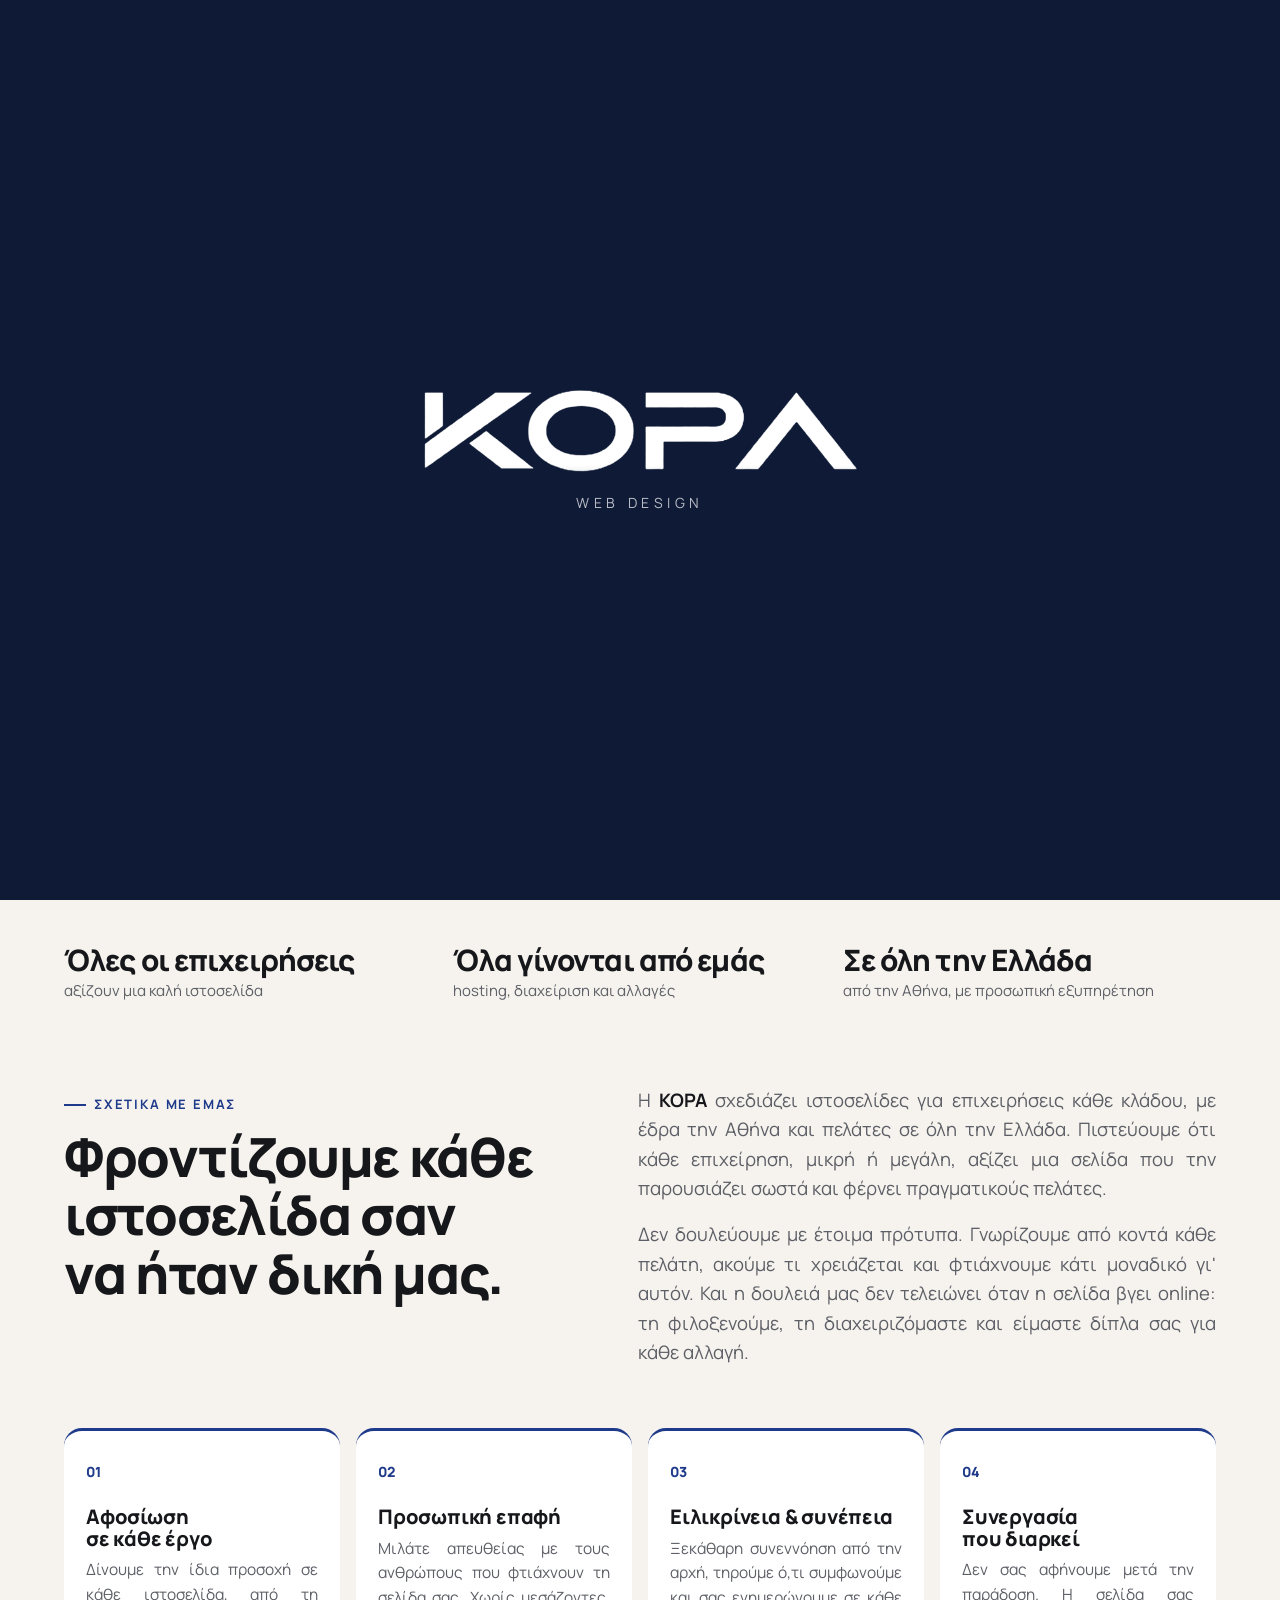
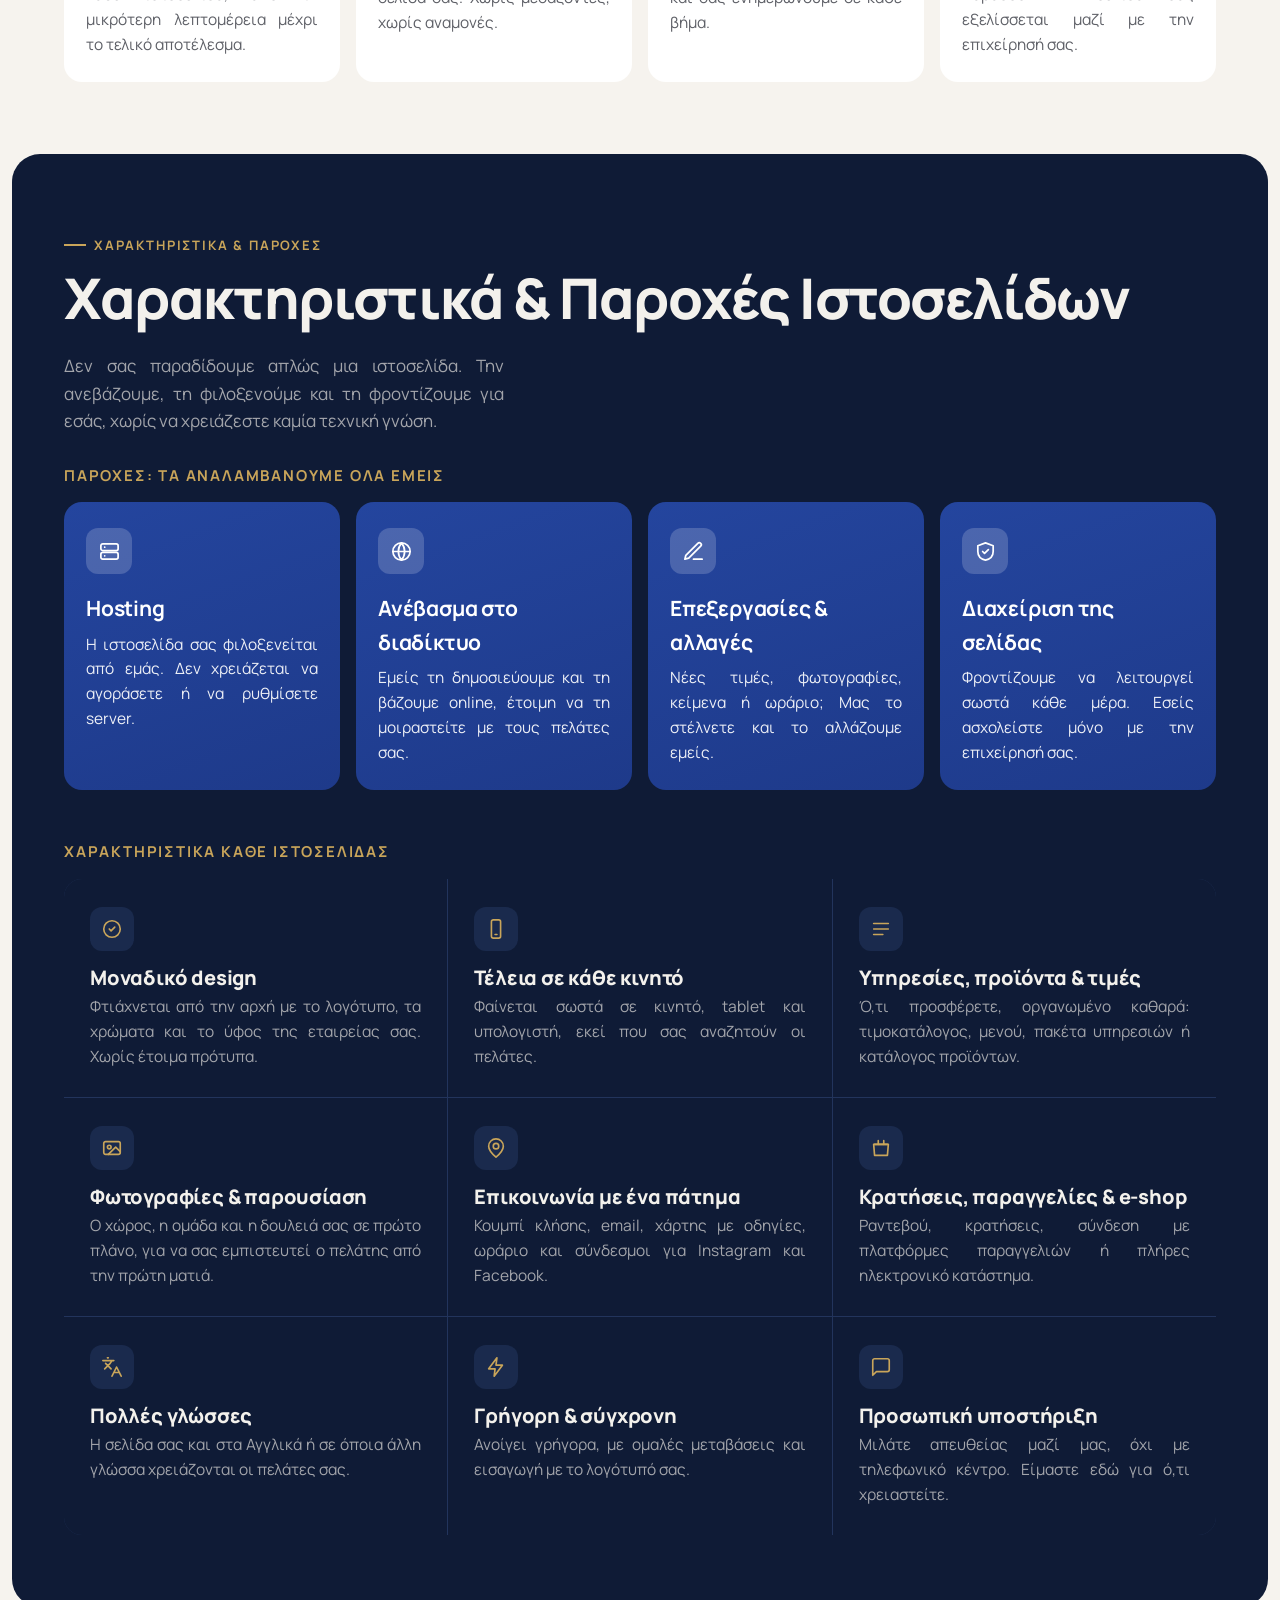
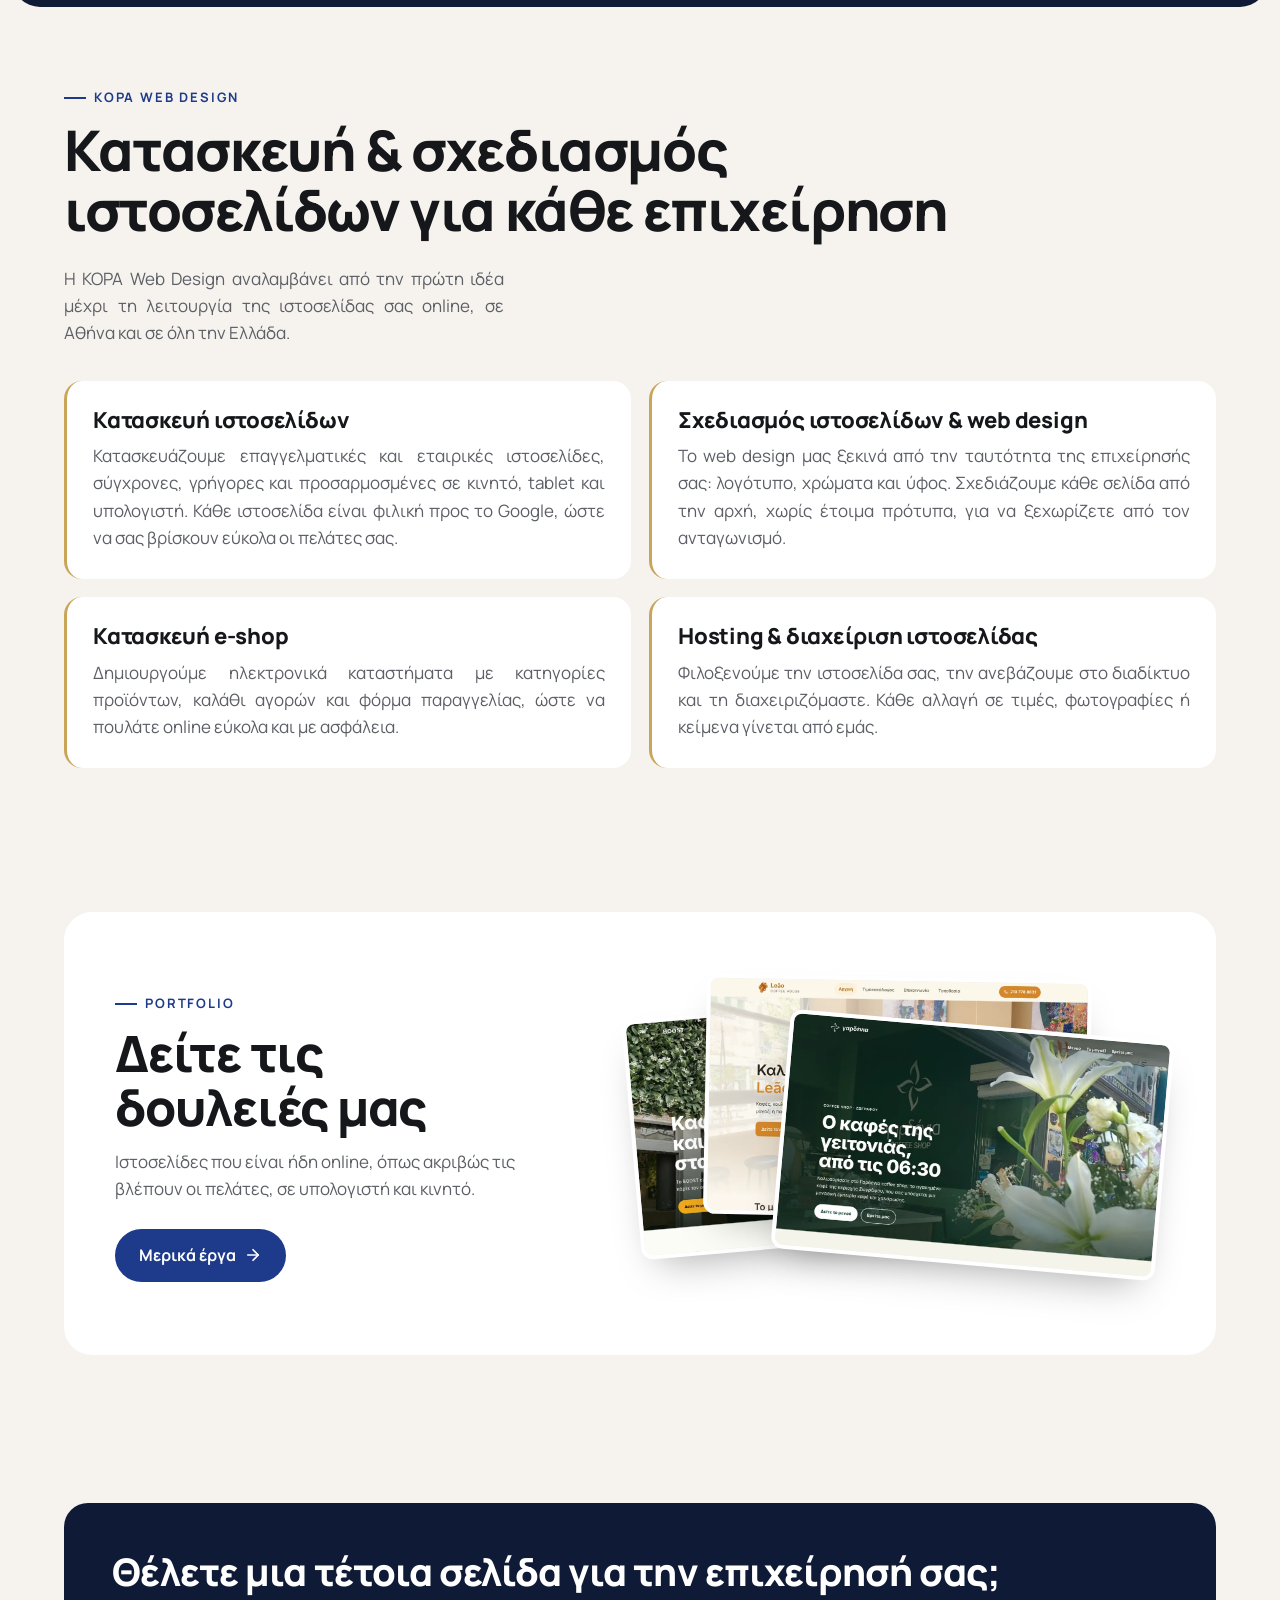
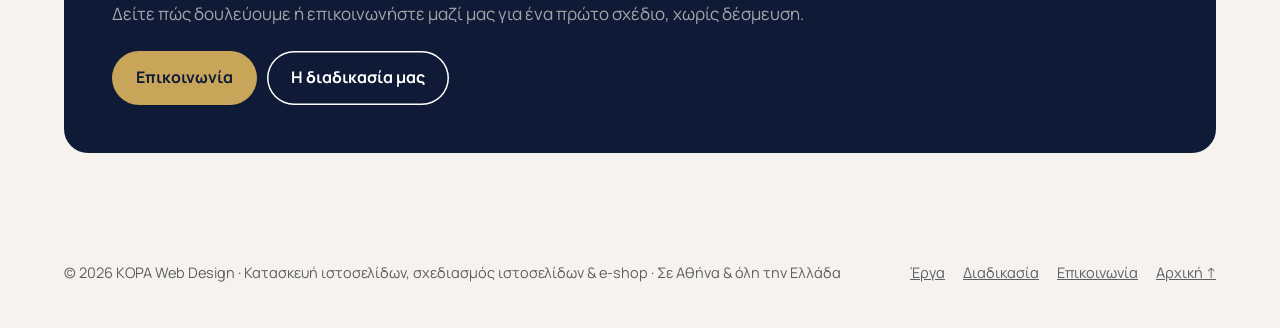
==== commit f8dd3a35: "Αφαίρεση ενότητας Συχνές ερωτήσεις Co-Authored-By: Claude Opus 5.5 <noreply@anthropic.com> Claude-Se" ====
--- a/index.html
+++ b/index.html
@@ -27,7 +27,7 @@
 <meta name="twitter:title" content="KOPA Web Design | Κατασκευή Ιστοσελίδων & E-shop σε Αθήνα και όλη την Ελλάδα">
 <meta name="twitter:description" content="KOPA Web Design: κατασκευή ιστοσελίδων, σχεδιασμός ιστοσελίδων και e-shop για κάθε επιχείρηση, σε Αθήνα και όλη την Ελλάδα. Hosting, διαχείριση και αλλαγές από εμάς. Ζητήστε προσφορά.">
 <meta name="twitter:image" content="https://kopa-websites.com/og-image.jpg">
-<script type="application/ld+json">[{"@context": "https://schema.org", "@type": "ProfessionalService", "name": "KOPA", "alternateName": ["KOPA Web Design", "KOPA Websites", "KOPA Κατασκευή Ιστοσελίδων"], "description": "KOPA Web Design: κατασκευή ιστοσελίδων, σχεδιασμός ιστοσελίδων και e-shop για κάθε επιχείρηση, σε Αθήνα και όλη την Ελλάδα. Hosting, διαχείριση και αλλαγές από εμάς. Ζητήστε προσφορά.", "url": "https://kopa-websites.com/", "logo": "https://kopa-websites.com/icon-512.png", "image": "https://kopa-websites.com/og-image.jpg", "telephone": "+306907013619", "email": "info@kopa-websites.com", "address": {"@type": "PostalAddress", "addressLocality": "Αθήνα", "addressCountry": "GR"}, "areaServed": [{"@type": "City", "name": "Αθήνα"}, {"@type": "Country", "name": "Ελλάδα"}], "knowsAbout": ["Κατασκευή ιστοσελίδων", "Κατασκευή e-shop", "Web design", "Hosting ιστοσελίδων", "Διαχείριση ιστοσελίδων"], "makesOffer": [{"@type": "Offer", "itemOffered": {"@type": "Service", "name": "Κατασκευή ιστοσελίδας"}}, {"@type": "Offer", "itemOffered": {"@type": "Service", "name": "Κατασκευή e-shop"}}, {"@type": "Offer", "itemOffered": {"@type": "Service", "name": "Hosting & διαχείριση ιστοσελίδας"}}, {"@type": "Offer", "itemOffered": {"@type": "Service", "name": "Υποστήριξη & αλλαγές ιστοσελίδας"}}], "slogan": "Όλες οι επιχειρήσεις αξίζουν μια καλή ιστοσελίδα", "keywords": "κατασκευή ιστοσελίδων, σχεδιασμός ιστοσελίδων, web design, κατασκευή e-shop, hosting, διαχείριση ιστοσελίδων, Αθήνα, Ελλάδα"}, {"@context": "https://schema.org", "@type": "WebSite", "name": "KOPA Web Design", "url": "https://kopa-websites.com/", "inLanguage": "el", "alternateName": "KOPA"}, {"@context": "https://schema.org", "@type": "FAQPage", "mainEntity": [{"@type": "Question", "name": "Τι είδους επιχειρήσεις εξυπηρετείτε;", "acceptedAnswer": {"@type": "Answer", "text": "Φτιάχνουμε ιστοσελίδες για κάθε είδους επιχείρηση: καφέ και εστίαση, καταστήματα, ιατρεία, γραφεία, επαγγελματίες, τουρισμό και πολλά ακόμα. Κάθε σελίδα σχεδιάζεται από την αρχή για τη δική σας επιχείρηση."}}, {"@type": "Question", "name": "Κατασκευάζετε και ηλεκτρονικά καταστήματα (e-shop);", "acceptedAnswer": {"@type": "Answer", "text": "Ναι. Εκτός από ιστοσελίδες παρουσίασης, κατασκευάζουμε e-shop με κατηγορίες προϊόντων, καλάθι αγορών και φόρμα παραγγελίας."}}, {"@type": "Question", "name": "Αναλαμβάνετε το hosting και τη διαχείριση της ιστοσελίδας;", "acceptedAnswer": {"@type": "Answer", "text": "Ναι. Φιλοξενούμε την ιστοσελίδα σας, την ανεβάζουμε στο διαδίκτυο, τη διαχειριζόμαστε και κάνουμε κάθε αλλαγή που χρειάζεστε σε τιμές, φωτογραφίες ή κείμενα."}}, {"@type": "Question", "name": "Εξυπηρετείτε πελάτες εκτός Αθήνας;", "acceptedAnswer": {"@type": "Answer", "text": "Ναι. Έχουμε έδρα την Αθήνα και συνεργαζόμαστε με επιχειρήσεις σε όλη την Ελλάδα, από κοντά ή online."}}, {"@type": "Question", "name": "Θα φαίνεται σωστά η ιστοσελίδα στο κινητό;", "acceptedAnswer": {"@type": "Answer", "text": "Ναι. Κάθε ιστοσελίδα που φτιάχνουμε προσαρμόζεται σε κινητό, tablet και υπολογιστή, ώστε να τη βλέπουν σωστά όλοι οι πελάτες σας."}}, {"@type": "Question", "name": "Πώς μπορώ να ζητήσω προσφορά;", "acceptedAnswer": {"@type": "Answer", "text": "Συμπληρώστε τη φόρμα στη σελίδα «Ζητήστε Προσφορά» ή καλέστε μας στο 690 701 3619. Σας ετοιμάζουμε πρώτο σχέδιο χωρίς καμία δέσμευση."}}]}]</script>
+<script type="application/ld+json">[{"@context": "https://schema.org", "@type": "ProfessionalService", "name": "KOPA", "alternateName": ["KOPA Web Design", "KOPA Websites", "KOPA Κατασκευή Ιστοσελίδων"], "description": "KOPA Web Design: κατασκευή ιστοσελίδων, σχεδιασμός ιστοσελίδων και e-shop για κάθε επιχείρηση, σε Αθήνα και όλη την Ελλάδα. Hosting, διαχείριση και αλλαγές από εμάς. Ζητήστε προσφορά.", "url": "https://kopa-websites.com/", "logo": "https://kopa-websites.com/icon-512.png", "image": "https://kopa-websites.com/og-image.jpg", "telephone": "+306907013619", "email": "info@kopa-websites.com", "address": {"@type": "PostalAddress", "addressLocality": "Αθήνα", "addressCountry": "GR"}, "areaServed": [{"@type": "City", "name": "Αθήνα"}, {"@type": "Country", "name": "Ελλάδα"}], "knowsAbout": ["Κατασκευή ιστοσελίδων", "Κατασκευή e-shop", "Web design", "Hosting ιστοσελίδων", "Διαχείριση ιστοσελίδων"], "makesOffer": [{"@type": "Offer", "itemOffered": {"@type": "Service", "name": "Κατασκευή ιστοσελίδας"}}, {"@type": "Offer", "itemOffered": {"@type": "Service", "name": "Κατασκευή e-shop"}}, {"@type": "Offer", "itemOffered": {"@type": "Service", "name": "Hosting & διαχείριση ιστοσελίδας"}}, {"@type": "Offer", "itemOffered": {"@type": "Service", "name": "Υποστήριξη & αλλαγές ιστοσελίδας"}}], "slogan": "Όλες οι επιχειρήσεις αξίζουν μια καλή ιστοσελίδα", "keywords": "κατασκευή ιστοσελίδων, σχεδιασμός ιστοσελίδων, web design, κατασκευή e-shop, hosting, διαχείριση ιστοσελίδων, Αθήνα, Ελλάδα"}, {"@context": "https://schema.org", "@type": "WebSite", "name": "KOPA Web Design", "url": "https://kopa-websites.com/", "inLanguage": "el", "alternateName": "KOPA"}]</script>
 <link rel="preconnect" href="https://fonts.googleapis.com">
 <link rel="preconnect" href="https://fonts.gstatic.com" crossorigin>
 <link href="https://fonts.googleapis.com/css2?family=Manrope:wght@400;500;600;700;800&family=GFS+Didot&display=swap" rel="stylesheet">
@@ -463,13 +463,6 @@
 .pvmail pre{margin:0;padding:16px;white-space:pre-wrap;font-family:var(--font);font-size:15px;background:#fafafa;line-height:1.6}
 .qprev .cacts{display:flex;gap:12px;flex-wrap:wrap;align-items:center}
 
-.faq{display:grid;gap:12px;max-width:900px}
-.faq-i{background:var(--paper);border-radius:14px;padding:0 22px;border:1px solid var(--line)}
-.faq-i summary{cursor:pointer;list-style:none;font-weight:700;font-size:18px;padding:18px 32px 18px 0;position:relative}
-.faq-i summary::-webkit-details-marker{display:none}
-.faq-i summary::after{content:"+";position:absolute;right:0;top:50%;transform:translateY(-50%);font-size:26px;color:var(--accent);transition:transform .25s}
-.faq-i[open] summary::after{transform:translateY(-50%) rotate(45deg)}
-.faq-i p{color:var(--muted);padding:0 0 18px}
 
 .seo-grid{display:grid;grid-template-columns:repeat(2,1fr);gap:18px}
 .seo-grid article{background:var(--paper);border-radius:var(--radius);padding:28px 26px;border-left:3px solid var(--gold)}
@@ -645,16 +638,6 @@
         <article class="rv"><h3>Κατασκευή e-shop</h3><p>Δημιουργούμε ηλεκτρονικά καταστήματα με κατηγορίες προϊόντων, καλάθι αγορών και φόρμα παραγγελίας, ώστε να πουλάτε online εύκολα και με ασφάλεια.</p></article>
         <article class="rv"><h3>Hosting &amp; διαχείριση ιστοσελίδας</h3><p>Φιλοξενούμε την ιστοσελίδα σας, την ανεβάζουμε στο διαδίκτυο και τη διαχειριζόμαστε. Κάθε αλλαγή σε τιμές, φωτογραφίες ή κείμενα γίνεται από εμάς.</p></article>
       </div>
-    </div>
-  </section>
-
-  <section class="block" id="faq">
-    <div class="wrap">
-      <div class="head rv">
-        <div><span class="eyebrow">Συχνές ερωτήσεις</span><h2>Ό,τι θέλετε να ξέρετε για την κατασκευή ιστοσελίδας</h2></div>
-        <p>Απαντήσεις στις πιο συχνές ερωτήσεις για την κατασκευή ιστοσελίδων και e-shop.</p>
-      </div>
-      <div class="faq rv"><details class="faq-i"><summary>Τι είδους επιχειρήσεις εξυπηρετείτε;</summary><p>Φτιάχνουμε ιστοσελίδες για κάθε είδους επιχείρηση: καφέ και εστίαση, καταστήματα, ιατρεία, γραφεία, επαγγελματίες, τουρισμό και πολλά ακόμα. Κάθε σελίδα σχεδιάζεται από την αρχή για τη δική σας επιχείρηση.</p></details><details class="faq-i"><summary>Κατασκευάζετε και ηλεκτρονικά καταστήματα (e-shop);</summary><p>Ναι. Εκτός από ιστοσελίδες παρουσίασης, κατασκευάζουμε e-shop με κατηγορίες προϊόντων, καλάθι αγορών και φόρμα παραγγελίας.</p></details><details class="faq-i"><summary>Αναλαμβάνετε το hosting και τη διαχείριση της ιστοσελίδας;</summary><p>Ναι. Φιλοξενούμε την ιστοσελίδα σας, την ανεβάζουμε στο διαδίκτυο, τη διαχειριζόμαστε και κάνουμε κάθε αλλαγή που χρειάζεστε σε τιμές, φωτογραφίες ή κείμενα.</p></details><details class="faq-i"><summary>Εξυπηρετείτε πελάτες εκτός Αθήνας;</summary><p>Ναι. Έχουμε έδρα την Αθήνα και συνεργαζόμαστε με επιχειρήσεις σε όλη την Ελλάδα, από κοντά ή online.</p></details><details class="faq-i"><summary>Θα φαίνεται σωστά η ιστοσελίδα στο κινητό;</summary><p>Ναι. Κάθε ιστοσελίδα που φτιάχνουμε προσαρμόζεται σε κινητό, tablet και υπολογιστή, ώστε να τη βλέπουν σωστά όλοι οι πελάτες σας.</p></details><details class="faq-i"><summary>Πώς μπορώ να ζητήσω προσφορά;</summary><p>Συμπληρώστε τη φόρμα στη σελίδα «Ζητήστε Προσφορά» ή καλέστε μας στο 690 701 3619. Σας ετοιμάζουμε πρώτο σχέδιο χωρίς καμία δέσμευση.</p></details></div>
     </div>
   </section>
 
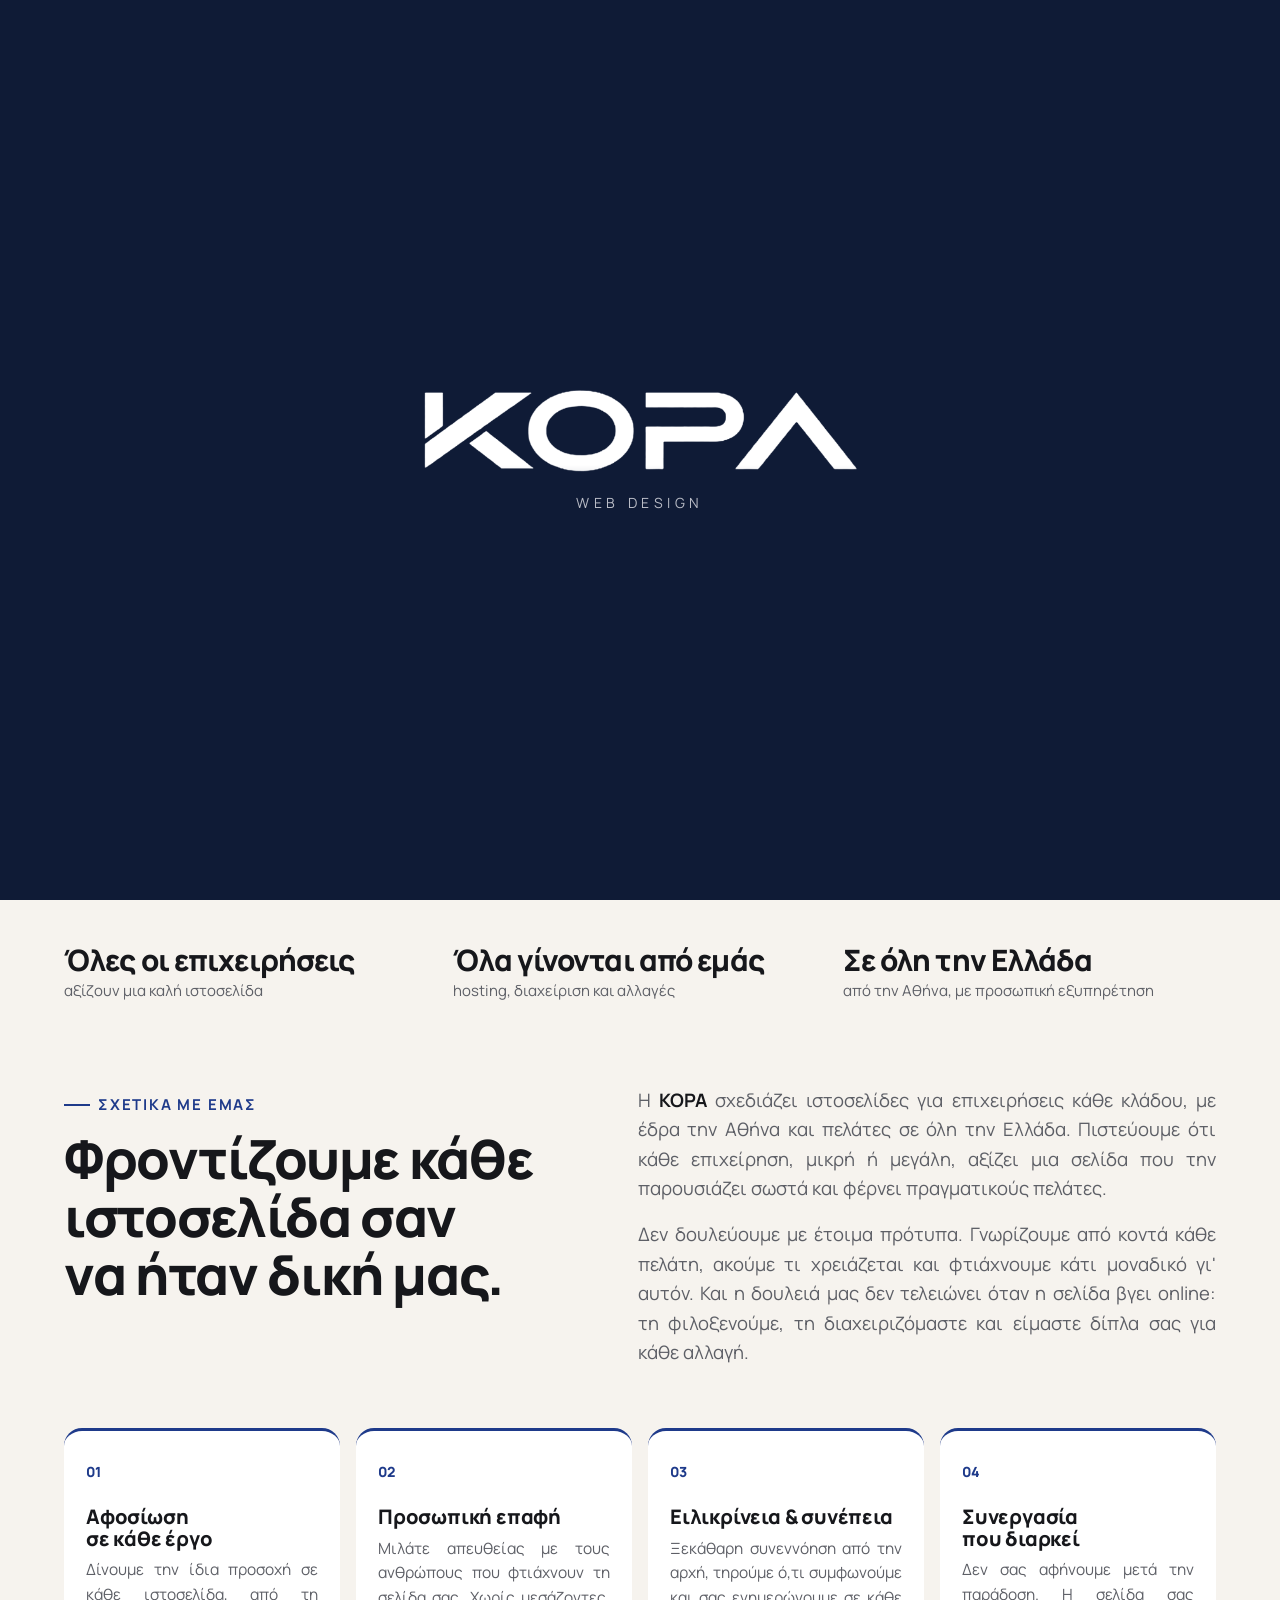
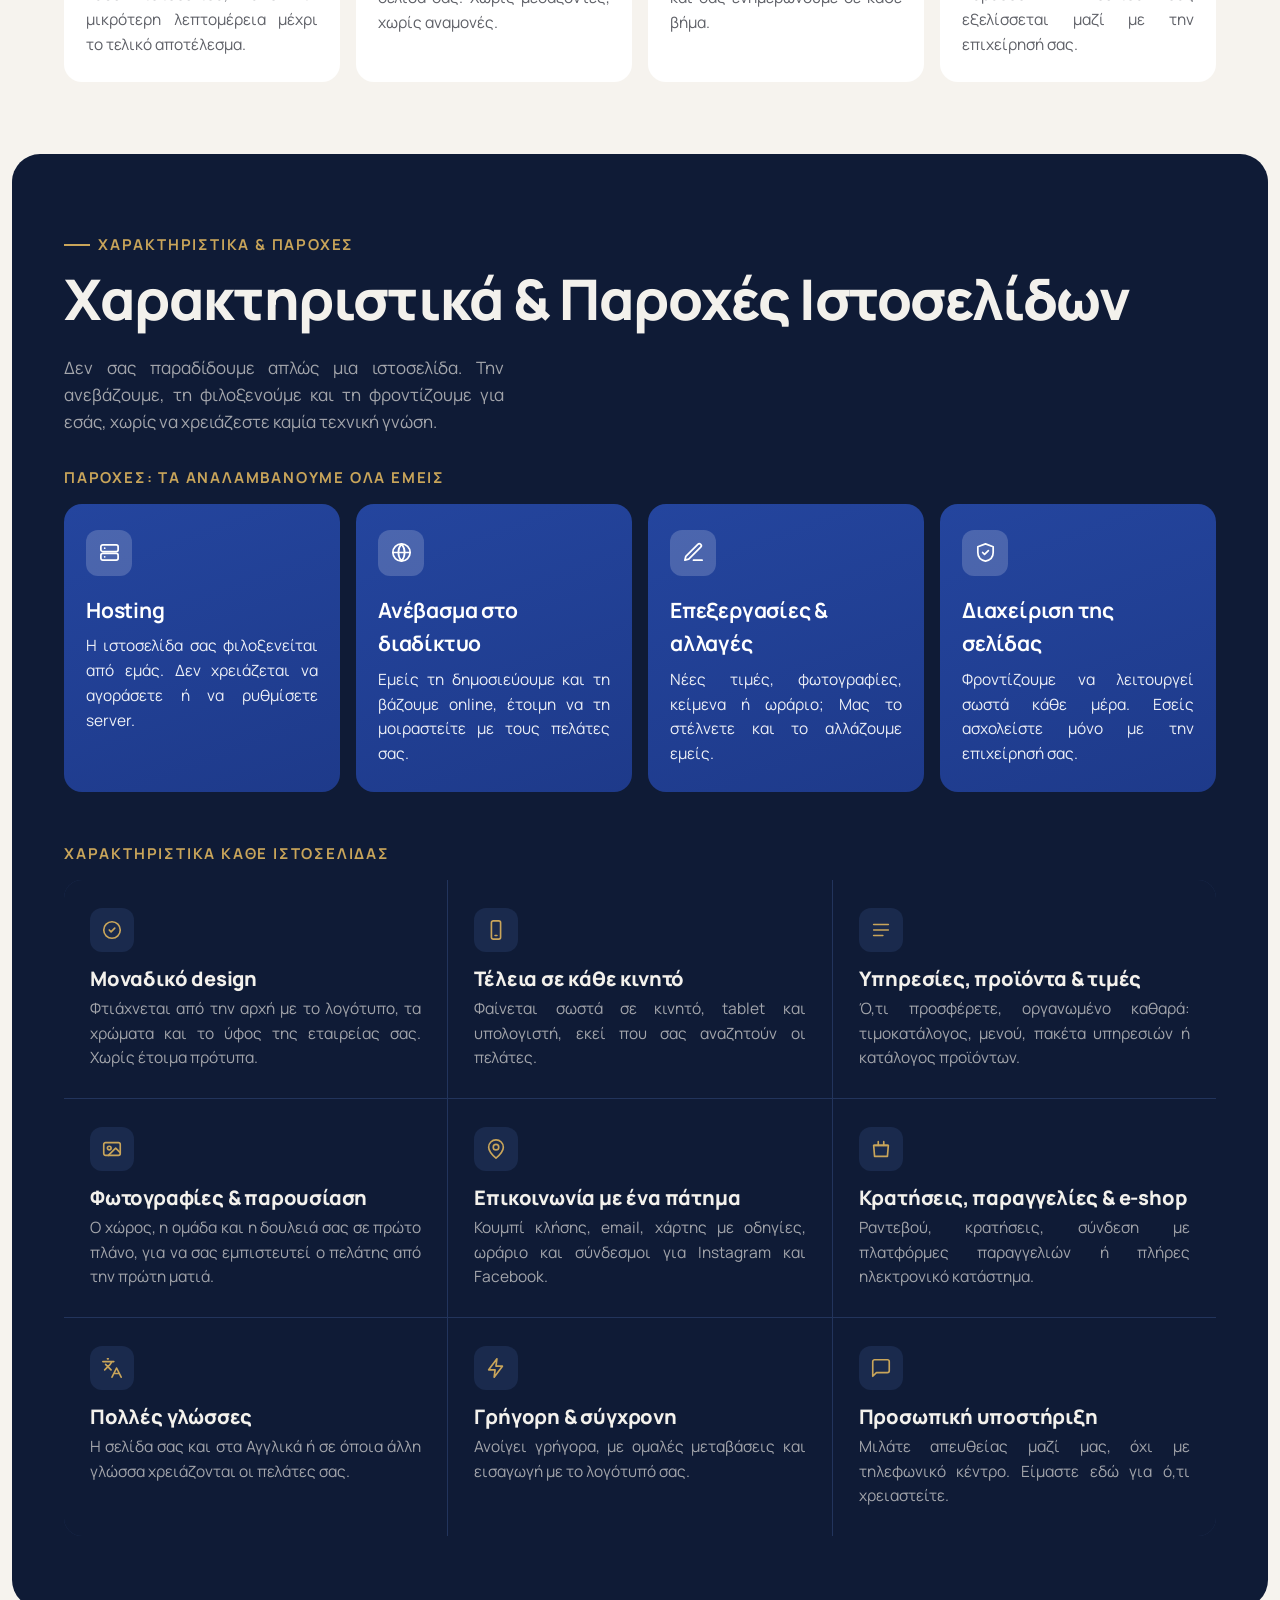
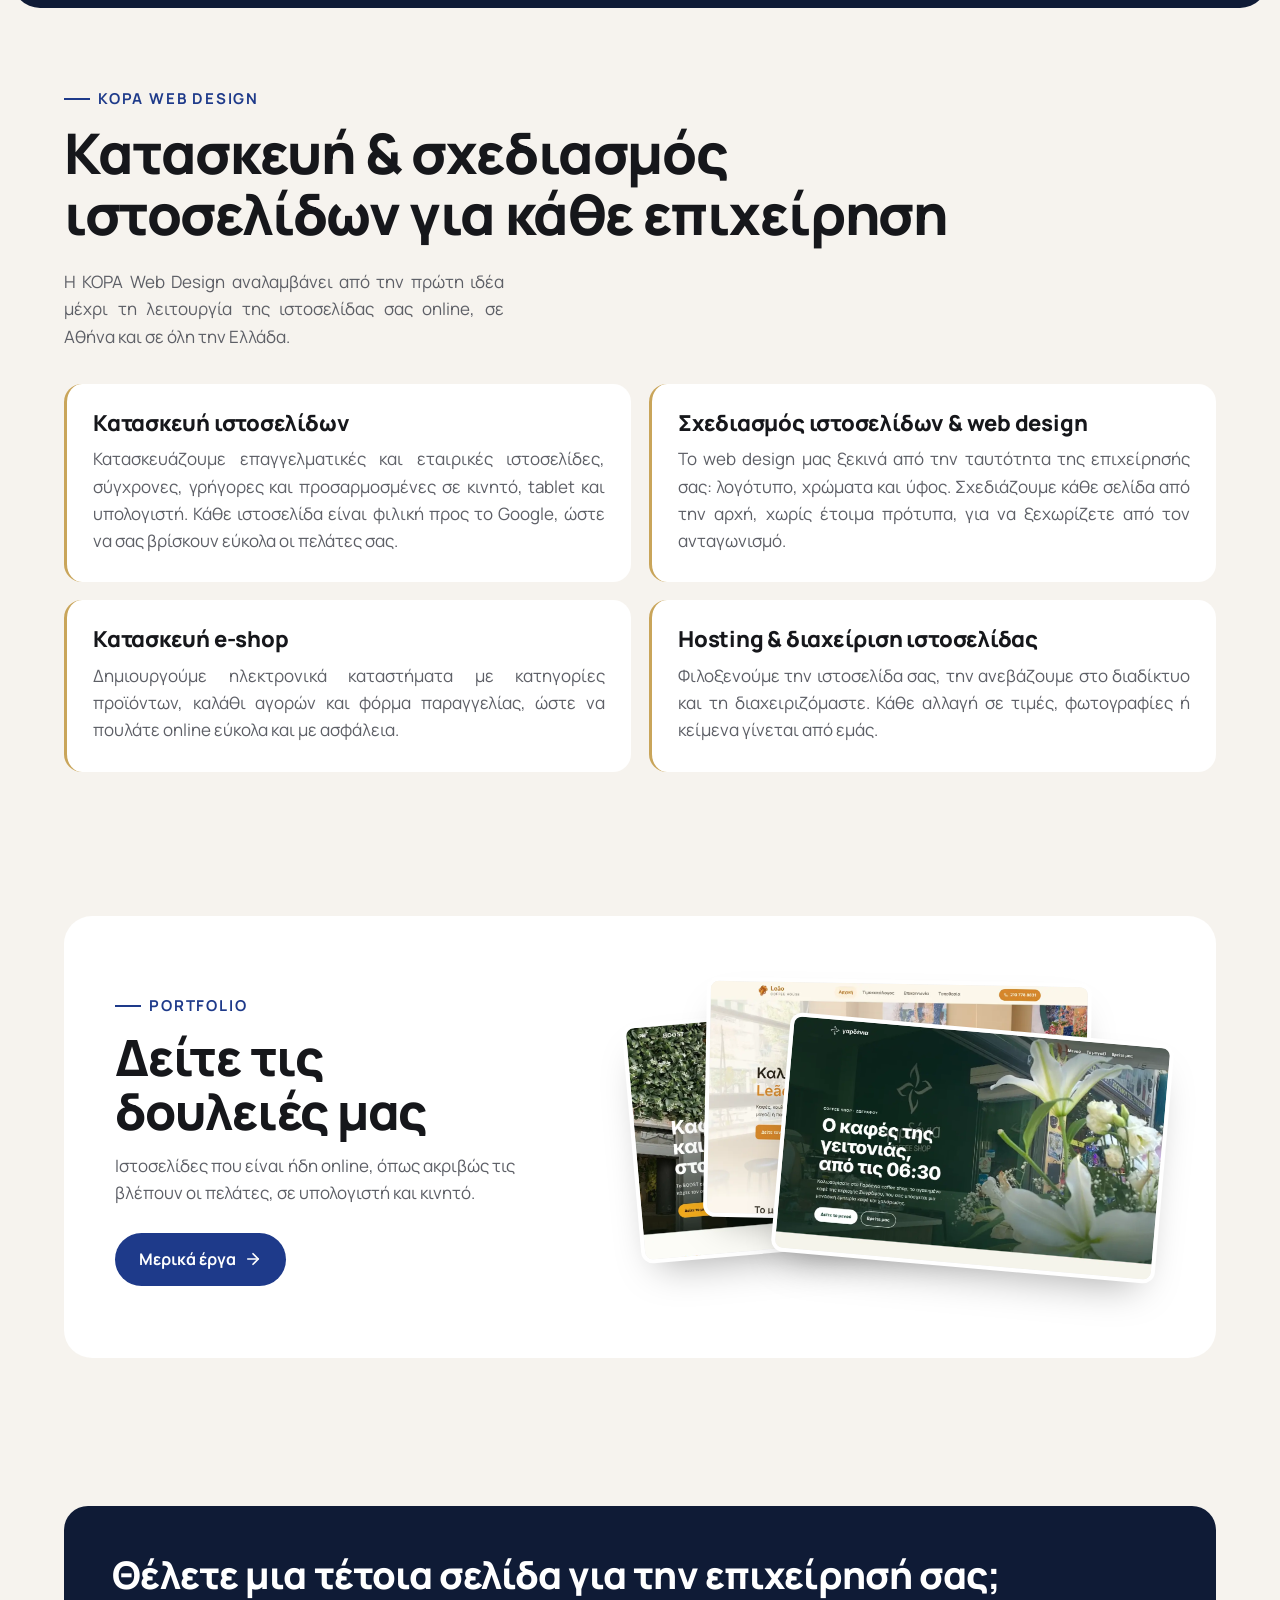
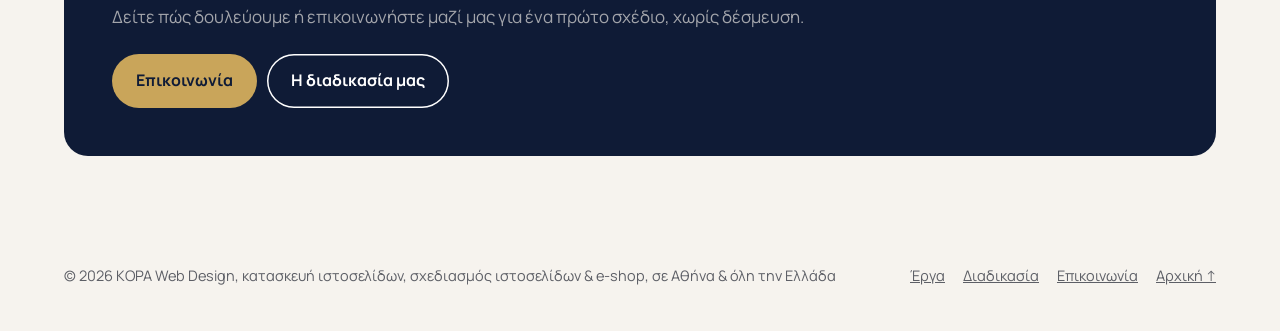
==== commit c3f3dd5d: "Εναλλαγή γλώσσας EL/EN, μεγαλύτεροι τίτλοι ενοτήτων, κόμματα αντί για άνω τελείες Co-Authored-By: Cl" ====
--- a/index.html
+++ b/index.html
@@ -367,7 +367,7 @@
 .bighero h1 .amp{display:block;color:var(--gold);font-weight:700}
 .hrule{display:block;width:72px;height:3px;border-radius:2px;background:var(--gold);margin:28px 0 24px}
 .bighero .lead{font-size:clamp(17px,1.25vw,19.5px);line-height:1.75;color:rgba(255,255,255,.84);max-width:560px}
-.bighero .eyebrow{font-size:12.5px;letter-spacing:.18em}
+.bighero .eyebrow{font-size:15px;letter-spacing:.12em}
 .bighero .acts{display:flex;gap:12px;flex-wrap:wrap;margin-top:34px}
 .eyebrow.light{color:var(--gold)}.eyebrow.light::before{background:var(--gold)}
 .btn.gold{background:var(--gold);color:#0f1b36}.btn.gold:hover{background:#d8b871}
@@ -469,6 +469,20 @@
 .seo-grid h3{font-size:22px;margin-bottom:10px;letter-spacing:-.01em}
 .seo-grid p{color:var(--muted)}
 @media (max-width:760px){.seo-grid{grid-template-columns:1fr}}
+#page-home .eyebrow{font-size:15px;letter-spacing:.12em}
+#page-home .eyebrow::before{width:26px}
+
+/* Εναλλαγή γλώσσας */
+.hright{display:flex;align-items:center;gap:14px}
+.lang{display:flex;align-items:center;gap:2px;font-size:13px;font-weight:700;letter-spacing:.06em}
+.lang button{border:0;background:none;padding:6px 5px;color:var(--muted);opacity:.7;border-radius:6px;transition:opacity .2s,color .2s}
+.lang button:hover{opacity:1}
+.lang button[aria-pressed="true"]{color:var(--ink);opacity:1}
+.lang span{color:var(--muted);opacity:.4;font-weight:400}
+header.over .lang button{color:#fff;opacity:.55}
+header.over .lang button[aria-pressed="true"],header.over .lang button:hover{opacity:1;color:#fff}
+header.over .lang span{color:#fff}
+@media (max-width:400px){.hright{gap:4px}.lang{font-size:11.5px}.lang button{padding:5px 2px}header .bar{gap:8px}header .wrap.bar{padding-left:14px;padding-right:14px}.logo .mark{height:15px}.bar .btn{font-size:12px;padding:8px 10px}}
 /* Modal */
 .ov{position:fixed;inset:0;z-index:100;background:rgba(14,15,18,.6);backdrop-filter:blur(6px);-webkit-backdrop-filter:blur(6px);display:none;padding:20px;overflow:auto}
 .ov.open{display:grid;place-items:center;animation:fade .25s ease both;opacity:0}
@@ -538,7 +552,8 @@
       <a href="#diadikasia" data-nav="diadikasia">Διαδικασία</a>
       <a href="#epikoinonia" data-nav="epikoinonia">Επικοινωνία</a>
     </nav>
-    <a class="btn dark sm" href="#prosfora">Ζητήστε Προσφορά</a>
+    <div class="hright"><div class="lang" role="group" aria-label="Language"><button type="button" data-lang="el" aria-pressed="true" title="Ελληνικά">ΕΛ</button><span aria-hidden="true">/</span><button type="button" data-lang="en" aria-pressed="false" title="English">EN</button></div>
+    <a class="btn dark sm" href="#prosfora">Ζητήστε Προσφορά</a></div>
   </div>
   <nav class="mnav wrap" aria-label="Μενού κινητού">
     <a href="#arxiki" data-nav="home">Αρχική</a><a href="#erga" data-nav="erga">Έργα</a><a href="#diadikasia" data-nav="diadikasia">Διαδικασία</a><a href="#epikoinonia" data-nav="epikoinonia">Επικοινωνία</a>
@@ -554,7 +569,7 @@
     <div class="photo" aria-hidden="true"><img src="images/hero-sq.webp" alt="" fetchpriority="high" decoding="async"></div>
     <div class="shade" aria-hidden="true"></div>
     <div class="wrap bh-in">
-      <span class="eyebrow light rv">Σχεδιασμός ιστοσελίδων · Σε Αθήνα &amp; όλη την Ελλάδα</span>
+      <span class="eyebrow light rv">Σχεδιασμός ιστοσελίδων, σε Αθήνα &amp; όλη την Ελλάδα</span>
       <h1 class="rv"><span class="l1">Κατασκευή</span> <span class="l1">Ιστοσελίδων</span> <span class="amp">&amp; E-shop</span></h1>
       <span class="hrule rv" aria-hidden="true"></span>
       <p class="lead rv">Σύγχρονες, γρήγορες ιστοσελίδες, σχεδιασμένες για κινητά και υπολογιστές, με έμφαση στην αισθητική. Εμείς αναλαμβάνουμε σχεδιασμό, hosting, διαχείριση και κάθε αλλαγή.</p>
@@ -909,7 +924,7 @@
 
 <footer>
   <div class="wrap">
-    <span>© <span id="yr"></span> KOPA Web Design · Κατασκευή ιστοσελίδων, σχεδιασμός ιστοσελίδων &amp; e-shop · Σε Αθήνα &amp; όλη την Ελλάδα</span>
+    <span>© <span id="yr"></span> KOPA Web Design, κατασκευή ιστοσελίδων, σχεδιασμός ιστοσελίδων &amp; e-shop, σε Αθήνα &amp; όλη την Ελλάδα</span>
     <span class="flinks"><a href="#erga">Έργα</a><a href="#diadikasia">Διαδικασία</a><a href="#epikoinonia">Επικοινωνία</a><a href="#arxiki">Αρχική ↑</a></span>
   </div>
 </footer>
@@ -940,7 +955,7 @@
    ΕΡΓΑ: για νέο έργο, προσθέστε ένα ακόμα { ... }
    ========================================================= */
 var PROJECTS = [
-  { id:"boost", cat:"cafe", name:"BOOST", type:"Coffee · Food · Cocktails",
+  { id:"boost", cat:"cafe", name:"BOOST", type:"Coffee, Food, Cocktails",
     url:"https://claude.ai/artifact/GycN7Wxt4gdXYovAEMy3Me", domain:"boost-cafe",
     colors:["#2D5A2F","#F0A81C","#FBFCF8"], desk:"images/boost-d.webp", mob:"images/boost-m.webp",
     desc:"Ιστοσελίδα για all-day καφέ-bar, με έντονη φωτογραφία της πρόσοψης και μενού χωρισμένο σε καφέ, φαγητό και cocktails.",
@@ -952,7 +967,7 @@
     desc:"Ζεστό, φωτεινό design στα χρώματα του λιονταριού του λογότυπου, με τιμοκατάλογο και άμεση παραγγελία online.",
     tags:["Τιμοκατάλογος","Παραγγελία online","Κουμπί κλήσης"],
     feats:["Εισαγωγή με το λογότυπο","Τιμοκατάλογος για καφέ, κουλούρια, γλυκά και sandwiches","Κουμπί για παραγγελία online","Τηλέφωνο με ένα πάτημα","Τοποθεσία και χάρτης","Μία ενιαία, καθαρή γραμματοσειρά"] },
-  { id:"bless", cat:"cafe", name:"BLESS Hopes & Drinks", type:"All day café · Bar",
+  { id:"bless", cat:"cafe", name:"BLESS Hopes & Drinks", type:"All day café, Bar",
     url:"https://claude.ai/artifact/SMYfEuzeX53P7W6nKtVbKr", domain:"bless-athens",
     colors:["#009183","#f36f21","#b4121a"], poster:"bless",
     desc:"Ιστοσελίδα στα χρώματα του λογότυπου για το BLESS, με τον πλήρη κατάλογο σε 17 κατηγορίες, από brunch μέχρι cocktails.",
@@ -964,7 +979,7 @@
     desc:"Ήρεμο, φωτεινό design στα πράσινα του λογότυπου, με τα λουλούδια του μαγαζιού σε πρώτο πλάνο, μενού με τιμές και όλες τις πληροφορίες για επίσκεψη.",
     tags:["Μενού με τιμές","Φωτογραφίες","Βρείτε μας"],
     feats:["Εντυπωσιακή εισαγωγή με φωτογραφία του μαγαζιού","Μενού σε κατηγορίες: καφές, αλμυρά, γλυκά","Προτεινόμενα προϊόντα με τιμές και περιγραφές","Φωτογραφίες του χώρου","Χάρτης, ωράριο και επικοινωνία","Ευγενικός, ζεστός λόγος σε όλη τη σελίδα"] },
-  { id:"222", cat:"cafe", name:"222 Espresso Bar", type:"Espresso bar · Brunch",
+  { id:"222", cat:"cafe", name:"222 Espresso Bar", type:"Espresso bar, Brunch",
     url:"https://claude.ai/artifact/TJAxsKnb3rsZoSSgEDFjcJ", domain:"222espressobar",
     colors:["#6f242b","#ffb59d","#f6e7dc"], poster:"222",
     desc:"Κινηματογραφικό, δίγλωσσο site με ατμοσφαιρικές φωτογραφίες, μενού σε κατηγορίες και άμεση σύνδεση με Wolt για παραγγελίες.",
@@ -1155,6 +1170,52 @@
 }
 addEventListener("scroll",hdrState,{passive:true});addEventListener("resize",hdrState);addEventListener("hashchange",function(){setTimeout(hdrState,260)});hdrState();
 
+/* Μεταφράσεις (EL / EN) */
+var I18N_EN={"/ Έργα": "/ Projects", "/ Διαδικασία": "/ Process", "/ Επικοινωνία": "/ Contact", "/ Ζητήστε Προσφορά": "/ Get a Quote", "KOPA Web Design, αρχική σελίδα": "KOPA Web Design, home page", "Κλείσιμο": "Close", "Κύριο μενού": "Main menu", "Μενού κινητού": "Mobile menu", "Λογότυπο BLESS Hopes & Drinks": "BLESS Hopes & Drinks logo", "Hosting & Διαχείριση Ιστοσελίδας": "Website Hosting & Management", "Hosting & διαχείριση ιστοσελίδας": "Website hosting & management", "KOPA Web Design, κατασκευή ιστοσελίδων, σχεδιασμός ιστοσελίδων & e-shop, σε Αθήνα & όλη την Ελλάδα": "KOPA Web Design, website development, web design & e-shops, in Athens & across Greece", "Σχεδιασμός ιστοσελίδων, σε Αθήνα & όλη την Ελλάδα": "Web design, in Athens & across Greece", "Splash λογότυπου": "Logo intro screen", "hosting, διαχείριση και αλλαγές": "hosting, management and updates", "Άλλο": "Other", "Ένα τηλέφωνο για να σας καλέσουμε": "A phone number so we can call you", "Ένα τηλεφώνημα ή ένα μήνυμα αρκεί.": "A call or a message is all it takes.", "Έργα": "Projects", "Έχουμε έδρα την Αθήνα και συνεργαζόμαστε με επιχειρήσεις σε όλη την Ελλάδα. Μπορούμε να συναντηθούμε από κοντά ή να τα πούμε online, όπως σας βολεύει.": "We are based in Athens and work with businesses all over Greece. We can meet in person or talk online, whichever suits you.", "Ήρεμο, φωτεινό design στα πράσινα του λογότυπου, με τα λουλούδια του μαγαζιού σε πρώτο πλάνο, μενού με τιμές και όλες τις πληροφορίες για επίσκεψη.": "A calm, bright design in the greens of the logo, with the shop's flowers up front, a priced menu and everything you need to visit.", "Ό,τι προσφέρετε, οργανωμένο καθαρά: τιμοκατάλογος, μενού, πακέτα υπηρεσιών ή κατάλογος προϊόντων.": "Everything you offer, clearly organised: price lists, menus, service packages or product catalogues.", "Όλα γίνονται από εμάς": "We take care of everything", "Όλες οι επιχειρήσεις": "Every business", "Ώρες λειτουργίας": "Opening hours", "Αλλάζουμε ό,τι χρειάζεται: χρώματα, κείμενα, φωτογραφίες, σειρά των ενοτήτων. Συνεχίζουμε μέχρι να είστε απόλυτα ικανοποιημένοι.": "We change whatever is needed: colours, texts, photos, the order of sections. We keep going until you are completely satisfied.", "Αν έχετε ήδη ιστοσελίδα ή ξεκινάτε από το μηδέν": "Whether you already have a website or are starting from scratch", "Ανέβασμα στο διαδίκτυο": "Going online", "Αναλαμβάνουμε hosting, δημοσίευση και όλη την τεχνική πλευρά.": "We handle hosting, publishing and all the technical side.", "Ανεβάζουμε τη σελίδα σας online και τη φιλοξενούμε εμείς. Σας δίνουμε το link, έτοιμο να το μοιραστείτε στα social media, στο Google και με τους πελάτες σας.": "We put your website online and host it ourselves. We give you the link, ready to share on social media, on Google and with your customers.", "Ανοίγει γρήγορα, με ομαλές μεταβάσεις και εισαγωγή με το λογότυπό σας.": "Loads fast, with smooth transitions and an intro featuring your logo.", "Ανοίξτε την ιστοσελίδα": "Open the website", "Αντιγραφή": "Copy", "Αποστολή": "Send", "Αποστολή email": "Send email", "Από": "From", "Από το πρώτο τηλεφώνημα μέχρι τη στιγμή που η σελίδα σας είναι online, και μετά. Δείτε βήμα βήμα τι κάνουμε εμείς και τι χρειαζόμαστε από εσάς. Εσείς δεν χρειάζεστε καμία τεχνική γνώση.": "From the first phone call to the moment your website is online, and beyond. See step by step what we do and what we need from you. You need no technical knowledge at all.", "Αρχική": "Home", "Αρχική ↑": "Home ↑", "Ας μιλήσουμε για τη δική σας ιστοσελίδα": "Let's talk about your website", "Ασχολείστε μόνο με την επιχείρησή σας.": "You focus only on your business.", "Αφήστε το κενό": "Leave this empty", "Αφοσίωση σε κάθε έργο": "Dedication to every project", "Βρείτε μας": "Find us", "Γαρδένια Coffee Shop": "Gardenia Coffee Shop", "Για επιβεβαίωση: πόσο κάνει": "To confirm: what is", "Για εταιρείες κάθε κλάδου, σε όλη την Ελλάδα.": "For companies in every industry, all over Greece.", "Γκαλερί": "Gallery", "Γκαλερί φωτογραφιών του χώρου": "Photo gallery of the venue", "Γνωριμία & ανάλυση αναγκών": "Getting to know you & your needs", "Γράψτε μας για την επιχείρησή σας και τι θα θέλατε. Απαντάμε άμεσα.": "Tell us about your business and what you would like. We reply promptly.", "Γρήγορη & σύγχρονη": "Fast & modern", "Δίγλωσση σελίδα: Ελληνικά και Αγγλικά": "Bilingual site: Greek and English", "Δίνετε την τελική έγκριση.": "You give the final approval.", "Δίνουμε την ίδια προσοχή σε κάθε ιστοσελίδα, από τη μικρότερη λεπτομέρεια μέχρι το τελικό αποτέλεσμα.": "We give every website the same care, from the smallest detail to the final result.", "Δείτε λεπτομέρειες": "See details", "Δείτε πώς δουλεύουμε ή επικοινωνήστε μαζί μας για ένα πρώτο σχέδιο, χωρίς δέσμευση.": "See how we work or contact us for a first draft, with no obligation.", "Δείτε τα έργα μας": "See our projects", "Δείτε τις δουλειές μας": "See our work", "Δείτε τις παροχές": "See what's included", "Δείτε το live": "View live", "Δεν δουλεύουμε με έτοιμα πρότυπα. Γνωρίζουμε από κοντά κάθε πελάτη, ακούμε τι χρειάζεται και φτιάχνουμε κάτι μοναδικό γι' αυτόν. Και η δουλειά μας δεν τελειώνει όταν η σελίδα βγει online: τη φιλοξενούμε, τη διαχειριζόμαστε και είμαστε δίπλα σας για κάθε αλλαγή.": "We don't work with ready-made templates. We get to know every client, listen to what they need and build something unique for them. And our work doesn't end when the website goes online: we host it, manage it and are by your side for every change.", "Δεν είμαι ρομπότ": "I'm not a robot", "Δεν σας αφήνουμε μετά την παράδοση. Η σελίδα σας εξελίσσεται μαζί με την επιχείρησή σας.": "We don't leave you after delivery. Your website grows together with your business.", "Δεν σας παραδίδουμε απλώς μια ιστοσελίδα. Την ανεβάζουμε, τη φιλοξενούμε και τη φροντίζουμε για εσάς, χωρίς να χρειάζεστε καμία τεχνική γνώση.": "We don't just hand you a website. We publish it, host it and look after it for you, with no technical knowledge needed.", "Δευτέρα – Παρασκευή 9:00 – 17:00": "Monday – Friday 9:00 – 17:00", "Δημιουργούμε ηλεκτρονικά καταστήματα με κατηγορίες προϊόντων, καλάθι αγορών και φόρμα παραγγελίας, ώστε να πουλάτε online εύκολα και με ασφάλεια.": "We build online stores with product categories, a shopping cart and an order form, so you can sell online easily and securely.", "Δημοφιλή προϊόντα με φωτογραφίες": "Popular products with photos", "Διαδικασία": "Process", "Διαχείριση & αλλαγές για πάντα": "Management & updates, for good", "Διαχείριση της σελίδας": "Website management", "Διορθώσεις μέχρι να σας αρέσει": "Revisions until you love it", "Διόρθωση": "Edit", "Δοκιμάζουμε τη σελίδα σε κάθε συσκευή και διορθώνουμε κάθε λεπτομέρεια.": "We test the website on every device and fix every detail.", "Εγκρίνετε την προσφορά και ορίζουμε μαζί το πλάνο.": "You approve the quote and we set the plan together.", "Ειλικρίνεια & συνέπεια": "Honesty & reliability", "Εισαγωγή με το λογότυπο": "Logo intro screen", "Εισαγωγή με το λογότυπο του μαγαζιού": "Intro screen with the shop's logo", "Ελέγξτε το μήνυμά σας. Πατώντας «Αποστολή email» θα σταλεί απευθείας σε εμάς.": "Check your message. Pressing “Send email” will send it straight to us.", "Ελληνικά / English": "Greek / English", "Εμείς": "We", "Εσείς": "You", "Εμείς τη δημοσιεύουμε και τη βάζουμε online, έτοιμη να τη μοιραστείτε με τους πελάτες σας.": "We publish it and put it online, ready to share with your customers.", "Εντυπωσιακή εισαγωγή με φωτογραφία του μαγαζιού": "Striking intro with a photo of the shop", "Επεξεργασίες & αλλαγές": "Edits & updates", "Επικοινωνήστε μαζί μας": "Contact us", "Επικοινωνήστε μαζί μας με όποιον τρόπο σας βολεύει. Σας ετοιμάζουμε ένα πρώτο σχέδιο, χωρίς καμία δέσμευση.": "Contact us whichever way suits you. We'll prepare a first draft for you, with no obligation.", "Επικοινωνία": "Contact", "Επικοινωνία με ένα πάτημα": "One-tap contact", "Επωνυμία επιχείρησης": "Business name", "Ευγενικός, απλός λόγος σε όλη τη σελίδα": "Polite, simple wording throughout", "Ευγενικός, ζεστός λόγος σε όλη τη σελίδα": "Polite, warm wording throughout", "Ευχαριστούμε!": "Thank you!", "Ζεστό, φωτεινό design στα χρώματα του λιονταριού του λογότυπου, με τιμοκατάλογο και άμεση παραγγελία online.": "A warm, bright design in the colours of the logo's lion, with a price list and instant online ordering.", "Ζητήστε Προσφορά": "Get a Quote", "Η": "", "Η KOPA Web Design αναλαμβάνει από την πρώτη ιδέα μέχρι τη λειτουργία της ιστοσελίδας σας online, σε Αθήνα και σε όλη την Ελλάδα.": "KOPA Web Design takes care of everything, from the first idea to your website running online, in Athens and across Greece.", "Η διαδικασία μας": "Our process", "Η επόμενη μπορεί να είναι η δική σας.": "The next one could be yours.", "Η ιστοσελίδα σας φιλοξενείται από εμάς. Δεν χρειάζεται να αγοράσετε ή να ρυθμίσετε server.": "We host your website. No need to buy or set up a server.", "Η σελίδα σας και στα Αγγλικά ή σε όποια άλλη γλώσσα χρειάζονται οι πελάτες σας.": "Your website in English or any other language your customers need.", "Η συνεργασία μας συνεχίζεται. Νέες τιμές, νέες φωτογραφίες, νέο ωράριο, νέα υπηρεσία; Μας το στέλνετε και το αλλάζουμε εμείς.": "Our partnership continues. New prices, new photos, new hours, a new service? Send it to us and we'll update it.", "Θέλετε μια τέτοια σελίδα για την επιχείρησή σας;": "Want a website like this for your business?", "Θέμα": "Subject", "Ιστοσελίδα για all-day καφέ-bar, με έντονη φωτογραφία της πρόσοψης και μενού χωρισμένο σε καφέ, φαγητό και cocktails.": "A website for an all-day café-bar, with a bold photo of the storefront and a menu split into coffee, food and cocktails.", "Ιστοσελίδα στα χρώματα του λογότυπου για το BLESS, με τον πλήρη κατάλογο σε 17 κατηγορίες, από brunch μέχρι cocktails.": "A website in BLESS's logo colours, with the full menu in 17 categories, from brunch to cocktails.", "Ιστοσελίδες που έχουμε σχεδιάσει, ανεβάσει και διαχειριζόμαστε. Πατήστε σε κάθε έργο για λεπτομέρειες ή ανοίξτε απευθείας τη ζωντανή σελίδα.": "Websites we have designed, published and manage. Tap any project for details or open the live site directly.", "Ιστοσελίδες που είναι ήδη online, όπως ακριβώς τις βλέπουν οι πελάτες, σε υπολογιστή και κινητό.": "Websites that are already online, exactly as customers see them, on desktop and mobile.", "Κατασκευή": "Website", "Ιστοσελίδων": "Design", "Κάνουμε τις αλλαγές γρήγορα και σας στέλνουμε την ανανεωμένη έκδοση.": "We make the changes quickly and send you the updated version.", "Καθόμαστε μαζί, από κοντά ή online, και μαθαίνουμε την επιχείρησή σας: ποιοι είναι οι πελάτες σας, τι σας κάνει να ξεχωρίζετε, τι στυλ σας εκφράζει.": "We sit down together, in person or online, and learn about your business: who your customers are, what makes you stand out, what style suits you.", "Καλέστε μας για μια γρήγορη κουβέντα.": "Call us for a quick chat.", "Καταγράφουμε τι θα περιλαμβάνει η σελίδα: ενότητες, λειτουργίες, γλώσσες, κρατήσεις ή e-shop.": "We list what the website will include: sections, features, languages, bookings or an e-shop.", "Κατασκευάζουμε επαγγελματικές και εταιρικές ιστοσελίδες, σύγχρονες, γρήγορες και προσαρμοσμένες σε κινητό, tablet και υπολογιστή. Κάθε ιστοσελίδα είναι φιλική προς το Google, ώστε να σας βρίσκουν εύκολα οι πελάτες σας.": "We build professional and corporate websites that are modern, fast and adapted to mobile, tablet and desktop. Every website is Google-friendly, so your customers can find you easily.", "Κατασκευή & σχεδιασμός ιστοσελίδων για κάθε επιχείρηση": "Website development & design for every business", "Κατασκευή E-shop": "E-shop Development", "Κατασκευή e-shop": "E-shop development", "Κατασκευή Ιστοσελίδας": "Website Development", "Κατασκευή ιστοσελίδων": "Website development", "Καφές, brunch & ποτό": "Coffee, brunch & drinks", "Κινηματογραφικό, δίγλωσσο site με ατμοσφαιρικές φωτογραφίες, μενού σε κατηγορίες και άμεση σύνδεση με Wolt για παραγγελίες.": "A cinematic, bilingual site with atmospheric photos, a categorised menu and a direct Wolt link for orders.", "Κινητό": "Mobile", "Κλήση": "Call", "Κουμπί για παραγγελία online": "Online ordering button", "Κουμπί κλήσης": "Call button", "Κουμπί κλήσης, email, χάρτης με οδηγίες, ωράριο και σύνδεσμοι για Instagram και Facebook.": "Call button, email, map with directions, opening hours and links to Instagram and Facebook.", "Κουμπί παραγγελίας μέσω Wolt": "Order via Wolt button", "Κρατήσεις, παραγγελίες & e-shop": "Bookings, orders & e-shop", "Κυριακή – Κλειστά": "Sunday – Closed", "Σάββατο – Κλειστά": "Saturday – Closed", "Λεπτομέρειες": "Details", "Μήνυμα": "Message", "Μία ενιαία, καθαρή γραμματοσειρά": "One clean, consistent font", "Μαζεύουμε όλα όσα θα εμφανίζονται στη σελίδα σας. Αν δεν έχετε κάτι έτοιμο, σας βοηθάμε να το φτιάξουμε.": "We gather everything that will appear on your website. If something isn't ready, we help you create it.", "Μας καλείτε ή μας στέλνετε μήνυμα. Μιλάμε σύντομα για την επιχείρησή σας και για το τι θα θέλατε από μια ιστοσελίδα.": "You call or message us. We talk briefly about your business and what you would like from a website.", "Μας λέτε ελεύθερα ό,τι θέλετε να αλλάξει.": "You freely tell us whatever you want changed.", "Μας λέτε λίγα λόγια για την επιχείρησή σας. Χωρίς καμία δέσμευση.": "You tell us a little about your business. No obligation.", "Μας λέτε τι σας αρέσει, τι δεν σας αρέσει και ιστοσελίδες που θαυμάζετε.": "You tell us what you like, what you don't and websites you admire.", "Μας στέλνετε λογότυπο, φωτογραφίες, τιμοκατάλογο ή υπηρεσίες και στοιχεία επικοινωνίας.": "You send us your logo, photos, price list or services and contact details.", "Μενού με τιμές": "Menu with prices", "Μενού σε καρτέλες με φωτογραφίες και τιμές": "Tabbed menu with photos and prices", "Μενού σε κατηγορίες: καφές, αλμυρά, γλυκά": "Menu by category: coffee, savoury, sweets", "Μερικά έργα": "Some projects", "Μιλάτε απευθείας μαζί μας, όχι με τηλεφωνικό κέντρο. Είμαστε εδώ για ό,τι χρειαστείτε.": "You talk to us directly, not to a call centre. We're here for whatever you need.", "Μιλάτε απευθείας με τους ανθρώπους που φτιάχνουν τη σελίδα σας. Χωρίς μεσάζοντες, χωρίς αναμονές.": "You talk directly to the people building your website. No middlemen, no waiting.", "Μοναδικό design": "Unique design", "Νέες τιμές, φωτογραφίες, κείμενα ή ωράριο; Μας το στέλνετε και το αλλάζουμε εμείς.": "New prices, photos, texts or hours? Send them to us and we'll update them.", "Νέο αίτημα": "New request", "Ξεκάθαρη συνεννόηση από την αρχή, τηρούμε ό,τι συμφωνούμε και σας ενημερώνουμε σε κάθε βήμα.": "Clear communication from the start, we keep our word and keep you informed at every step.", "Ξεκινάμε από το βήμα 1;": "Shall we start with step 1?", "Ο χώρος, η ομάδα και η δουλειά σας σε πρώτο πλάνο, για να σας εμπιστευτεί ο πελάτης από την πρώτη ματιά.": "Your space, your team and your work up front, so customers trust you at first sight.", "Οδός & αριθμός, Αθήνα": "Street & number, Athens", "Ομαλές μεταβάσεις σε κάθε κουμπί": "Smooth transitions on every button", "Ονοματεπώνυμο": "Full name", "Παραγγελία online": "Online ordering", "Παροχές: τα αναλαμβάνουμε όλα εμείς": "Services: we take care of everything", "Πείτε μας τι χρειάζεστε": "Tell us what you need", "Πλήρες μενού με τιμές ανά κατηγορία": "Full menu with prices by category", "Πλήρης κατάλογος": "Full menu", "Πλήρης τιμοκατάλογος: καφέδες, brunch, pizza, burgers, κρασιά, ποτά": "Full price list: coffee, brunch, pizza, burgers, wine, drinks", "Πολλές γλώσσες": "Multiple languages", "Πού εξυπηρετούμε": "Where we work", "Πριν βγει online, ελέγχουμε τα πάντα: κάθε κουμπί, κάθε σύνδεσμο, την εμφάνιση σε διαφορετικά κινητά και υπολογιστές, την ταχύτητα.": "Before it goes online, we check everything: every button, every link, how it looks on different phones and computers, and its speed.", "Προεπισκόπηση email": "Email preview", "Προς": "To", "Προστασία από spam": "Spam protection", "Προσφορά & συμφωνία": "Quote & agreement", "Προσωπική επαφή": "Personal contact", "Προσωπική υποστήριξη": "Personal support", "Προτεινόμενα προϊόντα με τιμές και περιγραφές": "Featured products with prices and descriptions", "Πρώτη επικοινωνία": "First contact", "Πώς φτιάχνουμε την ιστοσελίδα σας": "How we build your website", "Ραντεβού, κρατήσεις, σύνδεση με πλατφόρμες παραγγελιών ή πλήρες ηλεκτρονικό κατάστημα.": "Appointments, bookings, links to ordering platforms or a full online store.", "ΣΤΕΙΛΤΕ ΜΑΣ ΜΗΝΥΜΑ": "SEND US A MESSAGE", "Σας εξηγούμε αναλυτικά τι περιλαμβάνεται: σχεδιασμός, hosting, διαχείριση, αλλαγές.": "We explain in detail what's included: design, hosting, management, updates.", "Σας εξηγούμε τι μπορούμε να κάνουμε και σας δείχνουμε παραδείγματα από δουλειές μας.": "We explain what we can do and show you examples of our work.", "Σας λέμε ακριβώς τι χρειαζόμαστε και γράφουμε ή βελτιώνουμε τα κείμενα.": "We tell you exactly what we need and write or polish the texts.", "Σας στέλνουμε ξεκάθαρη προσφορά για το τι θα φτιάξουμε, με όλες τις παροχές. Ξεκινάμε μόνο όταν συμφωνήσετε.": "We send you a clear quote for what we'll build, with everything included. We only start once you agree.", "Σε όλη την Ελλάδα": "All over Greece", "Συλλογή υλικού": "Gathering content", "Συμπληρώστε τη φόρμα και θα επικοινωνήσουμε μαζί σας σύντομα με μια προσφορά προσαρμοσμένη στην επιχείρησή σας, χωρίς καμία δέσμευση.": "Fill in the form and we'll get back to you soon with a quote tailored to your business, with no obligation.", "Συμφωνώ να επικοινωνήσετε μαζί μου σχετικά με το αίτημά μου.": "I agree to be contacted about my request.", "Συνεργασία που διαρκεί": "A lasting partnership", "Σχεδιάζουμε τη σελίδα σας από την αρχή, στα χρώματα και στο ύφος της επιχείρησής σας, και σας στέλνουμε link να τη δείτε ζωντανή.": "We design your website from scratch, in your business's colours and style, and send you a link to see it live.", "Σχεδιασμός & πρώτη έκδοση": "Design & first version", "Σχεδιασμός ιστοσελίδων & web design": "Website design & web design", "Σχετικά με εμάς": "About us", "Σύγχρονες, γρήγορες ιστοσελίδες, σχεδιασμένες για κινητά και υπολογιστές, με έμφαση στην αισθητική. Εμείς αναλαμβάνουμε σχεδιασμό, hosting, διαχείριση και κάθε αλλαγή.": "Modern, fast websites designed for mobile and desktop, with a focus on aesthetics. We take care of design, hosting, management and every update.", "Σύνδεση με Instagram": "Instagram link", "Σύνδεσμοι Instagram και Facebook": "Instagram and Facebook links", "Τέλεια σε κάθε κινητό": "Perfect on every phone", "Τα έργα μας": "Our projects", "Τελικός έλεγχος": "Final check", "Τη βλέπετε από το κινητό σας, όπως θα τη βλέπουν οι πελάτες σας.": "You see it on your phone, just as your customers will.", "Τη μοιράζεστε και αρχίζετε να τη χρησιμοποιείτε.": "You share it and start using it.", "Τηλέφωνο": "Phone", "Τηλέφωνο με ένα πάτημα": "One-tap calling", "Τι θα θέλατε να κάνει η σελίδα: παρουσίαση, τιμοκατάλογος, κρατήσεις, e-shop": "What you'd like the website to do: showcase, price list, bookings, e-shop", "Τι να μας πείτε": "What to tell us", "Τιμοκατάλογος": "Price list", "Τιμοκατάλογος για καφέ, κουλούρια, γλυκά και sandwiches": "Price list for coffee, bagels, sweets and sandwiches", "Το web design μας ξεκινά από την ταυτότητα της επιχείρησής σας: λογότυπο, χρώματα και ύφος. Σχεδιάζουμε κάθε σελίδα από την αρχή, χωρίς έτοιμα πρότυπα, για να ξεχωρίζετε από τον ανταγωνισμό.": "Our web design starts from your brand identity: logo, colours and style. We design every page from scratch, without templates, so you stand out from the competition.", "Το αίτημά σας είναι έτοιμο. Για να μας φτάσει, στείλτε το με email ή καλέστε μας και θα σας απαντήσουμε άμεσα.": "Your request is ready. To reach us, send it by email or call us and we'll reply promptly.", "Το όνομα και τον κλάδο της επιχείρησής σας": "Your business name and industry", "Τοποθεσία": "Location", "Τοποθεσία και χάρτης": "Location and map", "ΥΠΟΒΟΛΗ": "SUBMIT", "Υπηρεσίες": "Services", "Υπηρεσίες, προϊόντα & τιμές": "Services, products & prices", "Υποστήριξη & Αλλαγές Ιστοσελίδας": "Website Support & Updates", "Φαίνεται σωστά σε κινητό, tablet και υπολογιστή, εκεί που σας αναζητούν οι πελάτες.": "Looks right on mobile, tablet and desktop, wherever customers look for you.", "Φιλοξενούμε την ιστοσελίδα σας, την ανεβάζουμε στο διαδίκτυο και τη διαχειριζόμαστε. Κάθε αλλαγή σε τιμές, φωτογραφίες ή κείμενα γίνεται από εμάς.": "We host your website, put it online and manage it. Every change to prices, photos or texts is done by us.", "Φροντίζουμε κάθε ιστοσελίδα σαν να ήταν δική μας.": "We care for every website as if it were our own.", "Φροντίζουμε να λειτουργεί σωστά κάθε μέρα. Εσείς ασχολείστε μόνο με την επιχείρησή σας.": "We make sure it works properly every day. You focus only on your business.", "Φροντίζουμε τη σελίδα να λειτουργεί σωστά και κάνουμε κάθε επεξεργασία.": "We keep the website running smoothly and make every edit.", "Φτιάχνεται από την αρχή με το λογότυπο, τα χρώματα και το ύφος της εταιρείας σας. Χωρίς έτοιμα πρότυπα.": "Built from scratch with your company's logo, colours and style. No templates.", "Φτιάχνουμε design, κείμενα, φωτογραφίες και λειτουργίες, για κινητό και υπολογιστή.": "We create the design, texts, photos and features, for mobile and desktop.", "Φωτογραφίες": "Photos", "Φωτογραφίες & παρουσίαση": "Photos & presentation", "Φωτογραφίες του μαγαζιού στην αρχική": "Shop photos on the home page", "Φωτογραφίες του χώρου": "Photos of the venue", "Χάρτης και οδηγίες": "Map and directions", "Χάρτης, οδηγίες και κλήση": "Map, directions and calling", "Χάρτης, ωράριο και επικοινωνία": "Map, hours and contact", "Χαρακτηριστικά & Παροχές": "Features & Services", "Χαρακτηριστικά & Παροχές Ιστοσελίδων": "Website Features & Services", "Χαρακτηριστικά κάθε ιστοσελίδας": "Features of every website", "Ωράριο": "Opening hours", "Ωράριο & χάρτης": "Hours & map", "Ωράριο, τηλέφωνο και χάρτης": "Hours, phone and map", "αξίζουν μια καλή ιστοσελίδα": "deserves a great website", "από την Αθήνα, με προσωπική εξυπηρέτηση": "from Athens, with personal service", "σχεδιάζει ιστοσελίδες για επιχειρήσεις κάθε κλάδου, με έδρα την Αθήνα και πελάτες σε όλη την Ελλάδα. Πιστεύουμε ότι κάθε επιχείρηση, μικρή ή μεγάλη, αξίζει μια σελίδα που την παρουσιάζει σωστά και φέρνει πραγματικούς πελάτες.": "designs websites for businesses in every industry, based in Athens with clients all over Greece. We believe every business, big or small, deserves a website that presents it properly and brings in real customers.", "Αποστολή…": "Sending…", "Δοκιμάστε ξανά": "Try again", "Κάτι δεν πήγε καλά": "Something went wrong", "Η απάντηση στην επιβεβαίωση δεν είναι σωστή. Δοκιμάστε ξανά.": "The answer to the check is not correct. Please try again.", "Λάβαμε το αίτημά σας και θα επικοινωνήσουμε μαζί σας το συντομότερο.": "We've received your request and will get back to you as soon as possible.", "Παρακαλούμε δοκιμάστε ξανά σε λίγα δευτερόλεπτα.": "Please try again in a few seconds.", "Παρακαλούμε επιβεβαιώστε ότι δεν είστε ρομπότ.": "Please confirm that you are not a robot.", "Παρακαλούμε επιβεβαιώστε ότι συμφωνείτε να επικοινωνήσουμε μαζί σας.": "Please confirm that you agree to be contacted.", "Συμπληρώστε σωστά τα πεδία με αστερίσκο (*).": "Please fill in the fields marked with an asterisk (*) correctly.", "Το μήνυμά σας στάλθηκε!": "Your message has been sent!", "Σχεδιασμός & κατασκευή ιστοσελίδας:": "Website design & development:"};
+var I18N_PAT=[
+  [/^Λεπτομέρειες για (.+)$/,"Details for $1"],
+  [/^Η σελίδα του (.+) σε κινητό$/,"$1 website on mobile"],
+  [/^Κατασκευή ιστοσελίδας για το (.+) από την KOPA Web Design$/,"Website for $1 by KOPA Web Design"],
+  [/^Δεν ήταν δυνατή η αποστολή αυτή τη στιγμή\. Δοκιμάστε ξανά σε λίγο ή καλέστε μας στο (.+)\.$/,"Sending was not possible right now. Please try again shortly or call us on $1."],
+  [/^Αντιγράφηκε: (.+)$/,"Copied: $1"]
+];
+var LANG="el",I18N_ORIG=new WeakMap(),I18N_ATTRS=["aria-label","alt","title","placeholder"];
+var TITLES={el:document.title,en:"KOPA Web Design | Website & E-shop Design in Athens and across Greece"};
+function trStr(s){
+  var m=s.match(/^(\s*)([\s\S]*?)(\s*)$/),core=m[2];
+  if(!core||!/[\u0370-\u03ff\u1f00-\u1fff]/.test(core))return null;
+  var en=I18N_EN[core];
+  if(en===undefined){for(var i=0;i<I18N_PAT.length;i++){if(I18N_PAT[i][0].test(core)){en=core.replace(I18N_PAT[i][0],I18N_PAT[i][1]);break}}}
+  return en===undefined?null:m[1]+en+m[3];
+}
+function trNode(root){
+  if(!root)return;
+  if(root.nodeType===3){trText(root);return}
+  if(root.nodeType!==1||root.closest&&root.closest("script,style,[data-noi18n]"))return;
+  var w=document.createTreeWalker(root,NodeFilter.SHOW_TEXT|NodeFilter.SHOW_ELEMENT,{acceptNode:function(n){if(n.nodeType===1&&(n.nodeName==="SCRIPT"||n.nodeName==="STYLE"||n.hasAttribute("data-noi18n")))return NodeFilter.FILTER_REJECT;return NodeFilter.FILTER_ACCEPT}});
+  var n=root;do{if(n.nodeType===3)trText(n);else trAttrs(n)}while(n=w.nextNode());
+}
+function trText(n){
+  if(LANG==="en"){var o=I18N_ORIG.has(n)?I18N_ORIG.get(n):n.nodeValue;var en=trStr(o);if(en!==null){I18N_ORIG.set(n,o);if(n.nodeValue!==en)n.nodeValue=en}}
+  else if(I18N_ORIG.has(n)){n.nodeValue=I18N_ORIG.get(n);I18N_ORIG.delete(n)}
+}
+function trAttrs(el){
+  I18N_ATTRS.forEach(function(a){
+    var k="data-el-"+a;
+    if(LANG==="en"){var o=el.getAttribute(k)||el.getAttribute(a);if(!o)return;var en=trStr(o);if(en!==null){el.setAttribute(k,o);el.setAttribute(a,en)}}
+    else if(el.hasAttribute(k)){el.setAttribute(a,el.getAttribute(k));el.removeAttribute(k)}
+  });
+}
+function setLang(l){
+  LANG=l;document.documentElement.lang=l;document.title=TITLES[l];
+  document.querySelectorAll(".lang button").forEach(function(b){b.setAttribute("aria-pressed",String(b.dataset.lang===l))});
+  trNode(document.body);
+  try{localStorage.setItem("kopa-lang",l)}catch(e){}
+}
+new MutationObserver(function(ms){if(LANG!=="en")return;ms.forEach(function(m){m.addedNodes.forEach(function(n){trNode(n)})})}).observe(document.body,{childList:true,subtree:true});
+document.querySelectorAll(".lang button").forEach(function(b){b.addEventListener("click",function(){if(b.dataset.lang!==LANG)setLang(b.dataset.lang)})});
+(function(){var s=null;try{s=localStorage.getItem("kopa-lang")}catch(e){}if(!s&&/^en/i.test(navigator.language||"")&&!/^el/i.test(navigator.language||""))s=null;if(s==="en")setLang("en")})();
+
 /* Splash */
 (function(){var s=$("#splash");function hide(){s.classList.add("hide");setTimeout(function(){s.remove()},950)}
   s.addEventListener("click",hide);setTimeout(hide,3200)})();
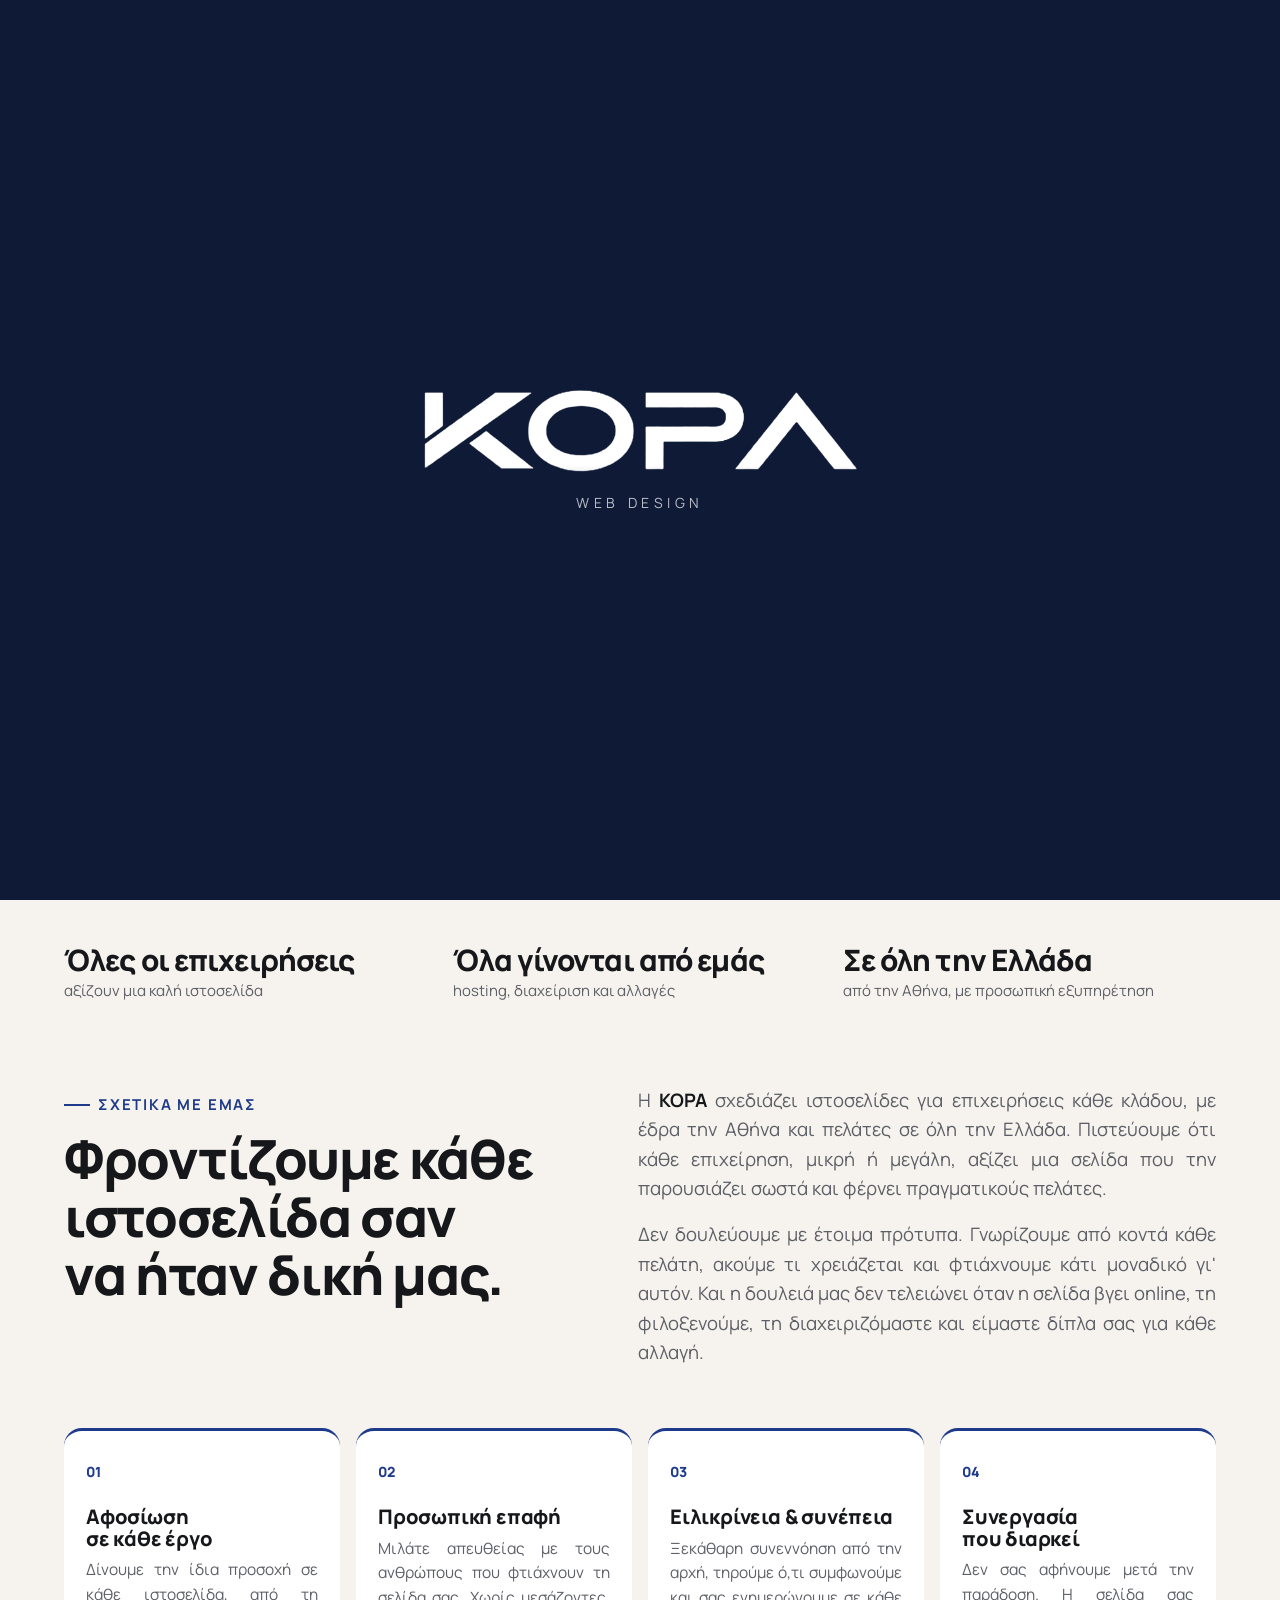
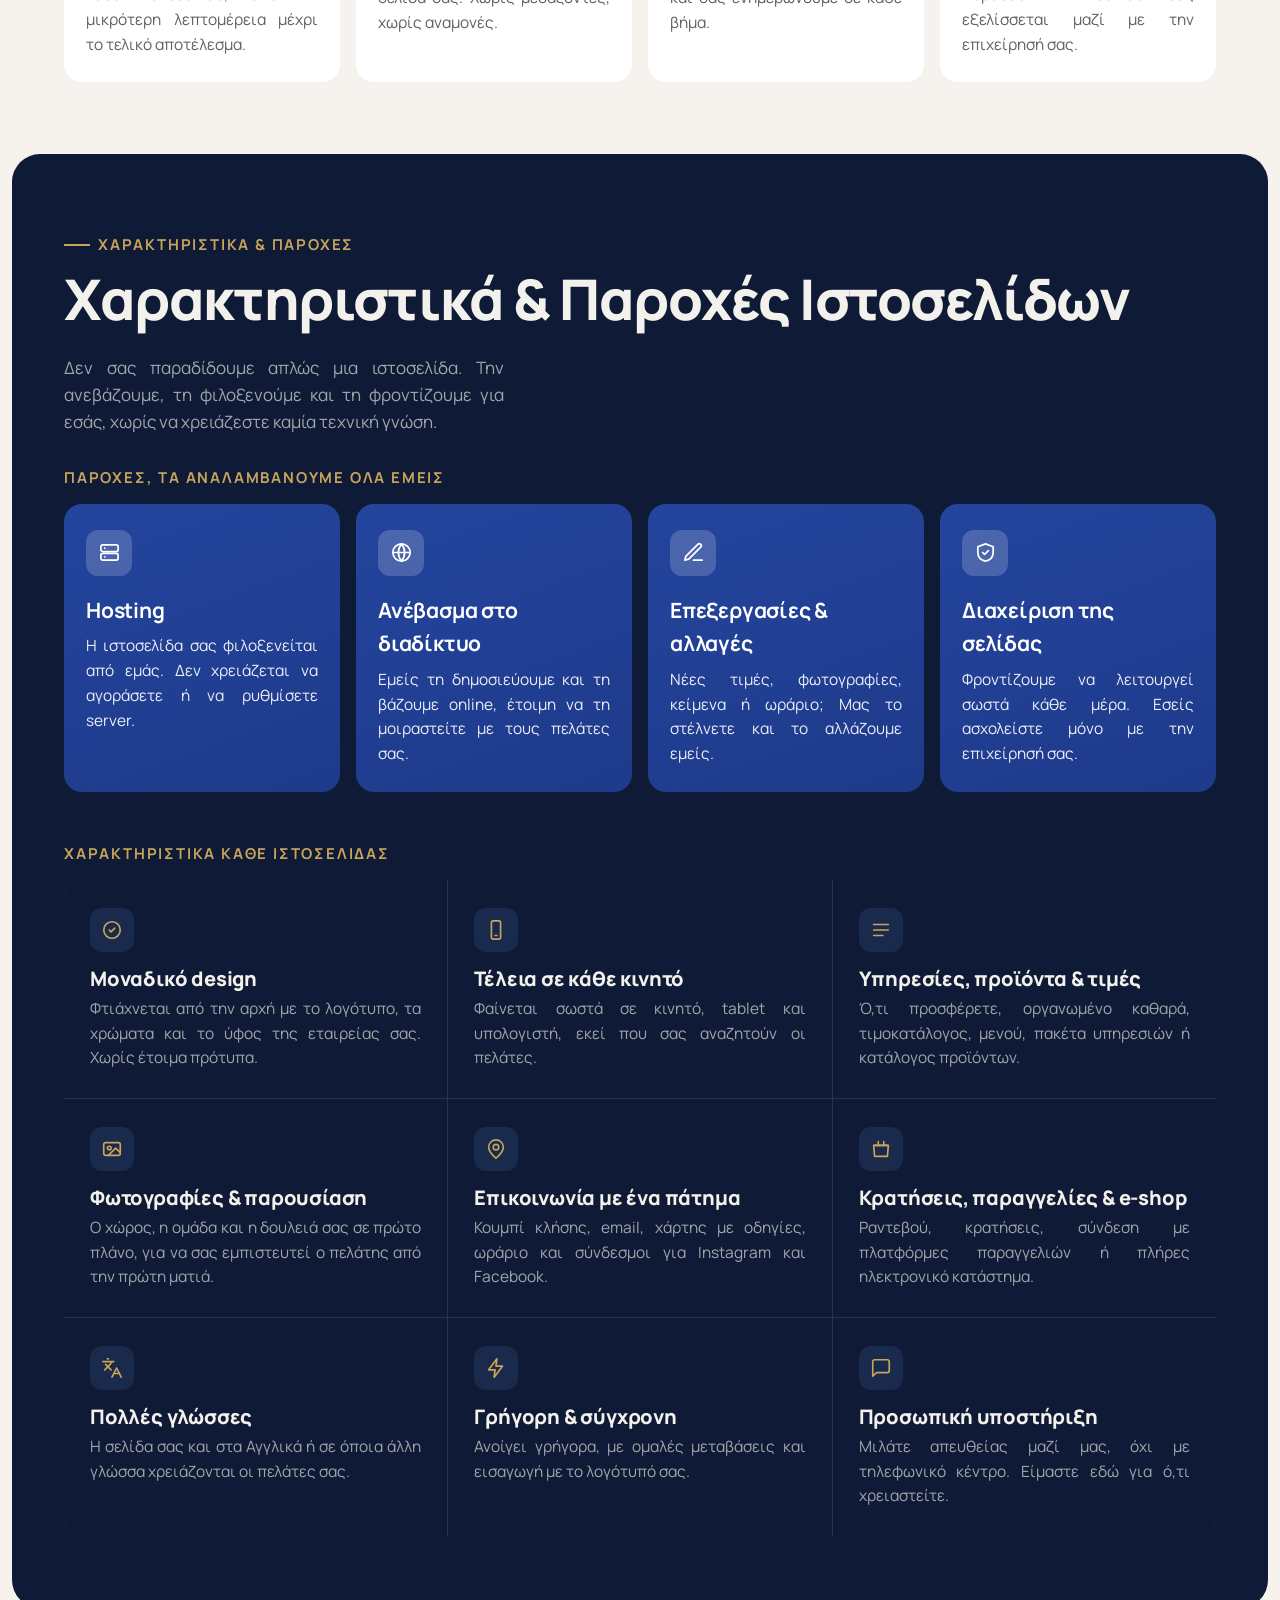
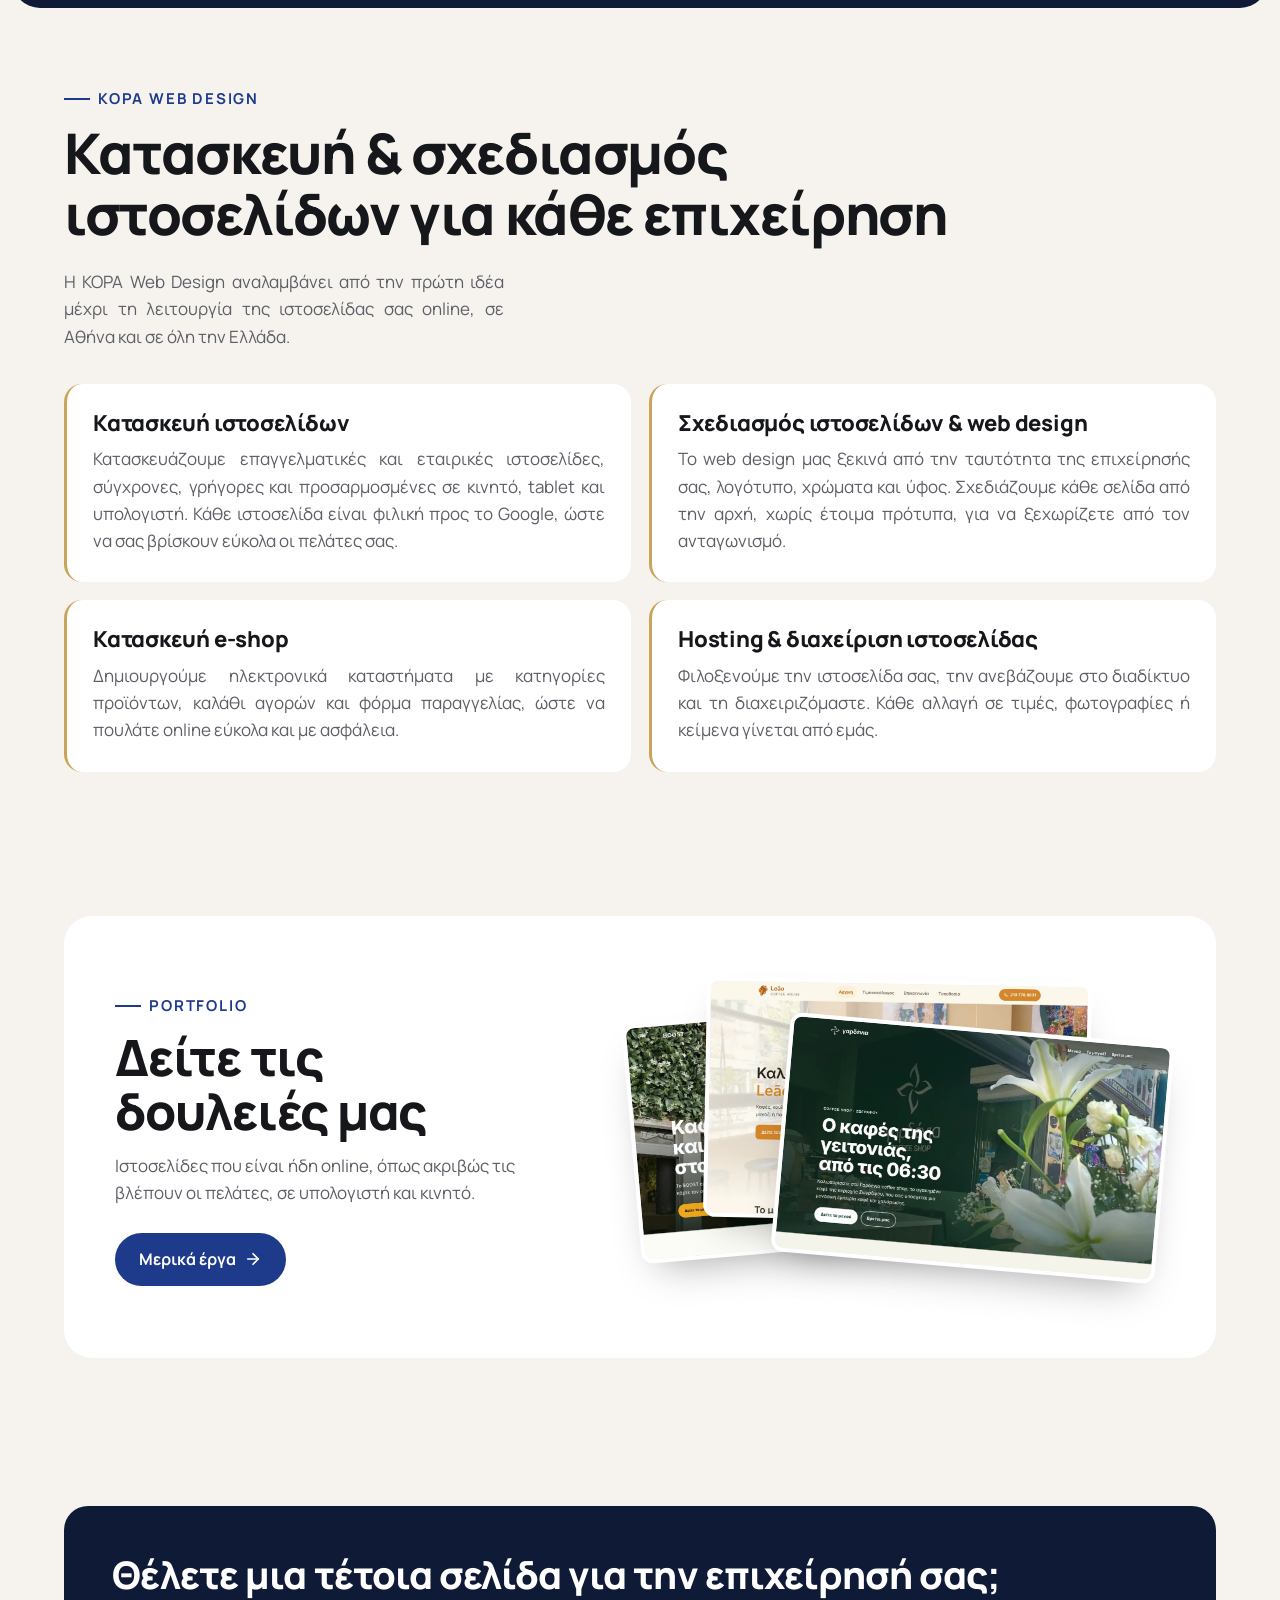
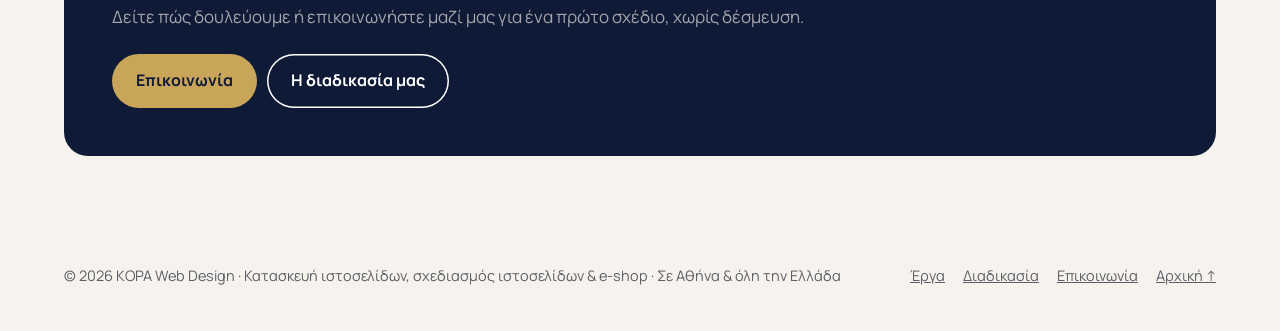
==== commit 47d9ab0f: "Κόμματα αντί για άνω κάτω τελείες στα κείμενα Co-Authored-By: Claude Opus 5.5 <noreply@anthropic.com" ====
--- a/index.html
+++ b/index.html
@@ -27,7 +27,7 @@
 <meta name="twitter:title" content="KOPA Web Design | Κατασκευή Ιστοσελίδων & E-shop σε Αθήνα και όλη την Ελλάδα">
 <meta name="twitter:description" content="KOPA Web Design: κατασκευή ιστοσελίδων, σχεδιασμός ιστοσελίδων και e-shop για κάθε επιχείρηση, σε Αθήνα και όλη την Ελλάδα. Hosting, διαχείριση και αλλαγές από εμάς. Ζητήστε προσφορά.">
 <meta name="twitter:image" content="https://kopa-websites.com/og-image.jpg">
-<script type="application/ld+json">[{"@context": "https://schema.org", "@type": "ProfessionalService", "name": "KOPA", "alternateName": ["KOPA Web Design", "KOPA Websites", "KOPA Κατασκευή Ιστοσελίδων"], "description": "KOPA Web Design: κατασκευή ιστοσελίδων, σχεδιασμός ιστοσελίδων και e-shop για κάθε επιχείρηση, σε Αθήνα και όλη την Ελλάδα. Hosting, διαχείριση και αλλαγές από εμάς. Ζητήστε προσφορά.", "url": "https://kopa-websites.com/", "logo": "https://kopa-websites.com/icon-512.png", "image": "https://kopa-websites.com/og-image.jpg", "telephone": "+306907013619", "email": "info@kopa-websites.com", "address": {"@type": "PostalAddress", "addressLocality": "Αθήνα", "addressCountry": "GR"}, "areaServed": [{"@type": "City", "name": "Αθήνα"}, {"@type": "Country", "name": "Ελλάδα"}], "knowsAbout": ["Κατασκευή ιστοσελίδων", "Κατασκευή e-shop", "Web design", "Hosting ιστοσελίδων", "Διαχείριση ιστοσελίδων"], "makesOffer": [{"@type": "Offer", "itemOffered": {"@type": "Service", "name": "Κατασκευή ιστοσελίδας"}}, {"@type": "Offer", "itemOffered": {"@type": "Service", "name": "Κατασκευή e-shop"}}, {"@type": "Offer", "itemOffered": {"@type": "Service", "name": "Hosting & διαχείριση ιστοσελίδας"}}, {"@type": "Offer", "itemOffered": {"@type": "Service", "name": "Υποστήριξη & αλλαγές ιστοσελίδας"}}], "slogan": "Όλες οι επιχειρήσεις αξίζουν μια καλή ιστοσελίδα", "keywords": "κατασκευή ιστοσελίδων, σχεδιασμός ιστοσελίδων, web design, κατασκευή e-shop, hosting, διαχείριση ιστοσελίδων, Αθήνα, Ελλάδα"}, {"@context": "https://schema.org", "@type": "WebSite", "name": "KOPA Web Design", "url": "https://kopa-websites.com/", "inLanguage": "el", "alternateName": "KOPA"}]</script>
+<script type="application/ld+json">[{"@context": "https://schema.org", "@type": "ProfessionalService", "name": "KOPA", "alternateName": ["KOPA Web Design", "KOPA Websites", "KOPA Κατασκευή Ιστοσελίδων"], "description": "KOPA Web Design: κατασκευή ιστοσελίδων, σχεδιασμός ιστοσελίδων και e-shop για κάθε επιχείρηση, σε Αθήνα και όλη την Ελλάδα. Hosting, διαχείριση και αλλαγές από εμάς. Ζητήστε προσφορά.", "url": "https://kopa-websites.com/", "logo": "https://kopa-websites.com/icon-512.png", "image": "https://kopa-websites.com/og-image.jpg", "telephone": "+306907013619", "email": "info@kopa-websites.com", "address": {"@type": "PostalAddress", "addressLocality": "Ζωγράφου", "postalCode": "15773", "addressRegion": "Αττική", "addressCountry": "GR"}, "areaServed": [{"@type": "City", "name": "Αθήνα"}, {"@type": "Country", "name": "Ελλάδα"}], "knowsAbout": ["Κατασκευή ιστοσελίδων", "Κατασκευή e-shop", "Web design", "Hosting ιστοσελίδων", "Διαχείριση ιστοσελίδων"], "makesOffer": [{"@type": "Offer", "itemOffered": {"@type": "Service", "name": "Κατασκευή ιστοσελίδας"}}, {"@type": "Offer", "itemOffered": {"@type": "Service", "name": "Κατασκευή e-shop"}}, {"@type": "Offer", "itemOffered": {"@type": "Service", "name": "Hosting & διαχείριση ιστοσελίδας"}}, {"@type": "Offer", "itemOffered": {"@type": "Service", "name": "Υποστήριξη & αλλαγές ιστοσελίδας"}}], "slogan": "Όλες οι επιχειρήσεις αξίζουν μια καλή ιστοσελίδα", "keywords": "κατασκευή ιστοσελίδων, σχεδιασμός ιστοσελίδων, web design, κατασκευή e-shop, hosting, διαχείριση ιστοσελίδων, Αθήνα, Ελλάδα", "openingHoursSpecification": [{"@type": "OpeningHoursSpecification", "dayOfWeek": ["Monday", "Tuesday", "Wednesday", "Thursday", "Friday"], "opens": "09:30", "closes": "19:30"}]}, {"@context": "https://schema.org", "@type": "WebSite", "name": "KOPA Web Design", "url": "https://kopa-websites.com/", "inLanguage": "el", "alternateName": "KOPA"}]</script>
 <link rel="preconnect" href="https://fonts.googleapis.com">
 <link rel="preconnect" href="https://fonts.gstatic.com" crossorigin>
 <link href="https://fonts.googleapis.com/css2?family=Manrope:wght@400;500;600;700;800&family=GFS+Didot&display=swap" rel="stylesheet">
@@ -569,7 +569,7 @@
     <div class="photo" aria-hidden="true"><img src="images/hero-sq.webp" alt="" fetchpriority="high" decoding="async"></div>
     <div class="shade" aria-hidden="true"></div>
     <div class="wrap bh-in">
-      <span class="eyebrow light rv">Σχεδιασμός ιστοσελίδων, σε Αθήνα &amp; όλη την Ελλάδα</span>
+      <span class="eyebrow light rv">Σχεδιασμός ιστοσελίδων σε Αθήνα &amp; όλη την Ελλάδα</span>
       <h1 class="rv"><span class="l1">Κατασκευή</span> <span class="l1">Ιστοσελίδων</span> <span class="amp">&amp; E-shop</span></h1>
       <span class="hrule rv" aria-hidden="true"></span>
       <p class="lead rv">Σύγχρονες, γρήγορες ιστοσελίδες, σχεδιασμένες για κινητά και υπολογιστές, με έμφαση στην αισθητική. Εμείς αναλαμβάνουμε σχεδιασμό, hosting, διαχείριση και κάθε αλλαγή.</p>
@@ -598,7 +598,7 @@
         </div>
         <div class="about-tx rv">
           <p>Η <b data-cfg="brand">KOPA</b> σχεδιάζει ιστοσελίδες για επιχειρήσεις κάθε κλάδου, με έδρα την Αθήνα και πελάτες σε όλη την Ελλάδα. Πιστεύουμε ότι κάθε επιχείρηση, μικρή ή μεγάλη, αξίζει μια σελίδα που την παρουσιάζει σωστά και φέρνει πραγματικούς πελάτες.</p>
-          <p>Δεν δουλεύουμε με έτοιμα πρότυπα. Γνωρίζουμε από κοντά κάθε πελάτη, ακούμε τι χρειάζεται και φτιάχνουμε κάτι μοναδικό γι' αυτόν. Και η δουλειά μας δεν τελειώνει όταν η σελίδα βγει online: τη φιλοξενούμε, τη διαχειριζόμαστε και είμαστε δίπλα σας για κάθε αλλαγή.</p>
+          <p>Δεν δουλεύουμε με έτοιμα πρότυπα. Γνωρίζουμε από κοντά κάθε πελάτη, ακούμε τι χρειάζεται και φτιάχνουμε κάτι μοναδικό γι' αυτόν. Και η δουλειά μας δεν τελειώνει όταν η σελίδα βγει online, τη φιλοξενούμε, τη διαχειριζόμαστε και είμαστε δίπλα σας για κάθε αλλαγή.</p>
         </div>
       </div>
       <div class="values">
@@ -618,7 +618,7 @@
         <p>Δεν σας παραδίδουμε απλώς μια ιστοσελίδα. Την ανεβάζουμε, τη φιλοξενούμε και τη φροντίζουμε για εσάς, χωρίς να χρειάζεστε καμία τεχνική γνώση.</p>
       </div>
 
-      <h3 class="subh rv">Παροχές: τα αναλαμβάνουμε όλα εμείς</h3>
+      <h3 class="subh rv">Παροχές, τα αναλαμβάνουμε όλα εμείς</h3>
       <div class="perks rv">
         <div><span class="ic"><svg viewBox="0 0 24 24" fill="none" stroke="currentColor" stroke-width="1.8" stroke-linecap="round" stroke-linejoin="round"><rect x="3" y="4" width="18" height="7" rx="2"/><rect x="3" y="13" width="18" height="7" rx="2"/><path d="M7 7.5h.01M7 16.5h.01"/></svg></span><h4>Hosting</h4><p>Η ιστοσελίδα σας φιλοξενείται από εμάς. Δεν χρειάζεται να αγοράσετε ή να ρυθμίσετε server.</p></div>
         <div><span class="ic"><svg viewBox="0 0 24 24" fill="none" stroke="currentColor" stroke-width="1.8" stroke-linecap="round" stroke-linejoin="round"><circle cx="12" cy="12" r="9"/><path d="M3 12h18M12 3a14 14 0 0 1 0 18M12 3a14 14 0 0 0 0 18"/></svg></span><h4>Ανέβασμα στο διαδίκτυο</h4><p>Εμείς τη δημοσιεύουμε και τη βάζουμε online, έτοιμη να τη μοιραστείτε με τους πελάτες σας.</p></div>
@@ -630,7 +630,7 @@
       <div class="feat rv">
         <div><span class="ic"><svg viewBox="0 0 24 24" fill="none" stroke="currentColor" stroke-width="1.8" stroke-linecap="round" stroke-linejoin="round"><circle cx="12" cy="12" r="9"/><path d="m9 12 2 2 4-4"/></svg></span><h3>Μοναδικό design</h3><p>Φτιάχνεται από την αρχή με το λογότυπο, τα χρώματα και το ύφος της εταιρείας σας. Χωρίς έτοιμα πρότυπα.</p></div>
         <div><span class="ic"><svg viewBox="0 0 24 24" fill="none" stroke="currentColor" stroke-width="1.8" stroke-linecap="round" stroke-linejoin="round"><rect x="7" y="2" width="10" height="20" rx="2"/><path d="M11 18h2"/></svg></span><h3>Τέλεια σε κάθε κινητό</h3><p>Φαίνεται σωστά σε κινητό, tablet και υπολογιστή, εκεί που σας αναζητούν οι πελάτες.</p></div>
-        <div><span class="ic"><svg viewBox="0 0 24 24" fill="none" stroke="currentColor" stroke-width="1.8" stroke-linecap="round" stroke-linejoin="round"><path d="M4 6h16M4 12h16M4 18h10"/></svg></span><h3>Υπηρεσίες, προϊόντα &amp; τιμές</h3><p>Ό,τι προσφέρετε, οργανωμένο καθαρά: τιμοκατάλογος, μενού, πακέτα υπηρεσιών ή κατάλογος προϊόντων.</p></div>
+        <div><span class="ic"><svg viewBox="0 0 24 24" fill="none" stroke="currentColor" stroke-width="1.8" stroke-linecap="round" stroke-linejoin="round"><path d="M4 6h16M4 12h16M4 18h10"/></svg></span><h3>Υπηρεσίες, προϊόντα &amp; τιμές</h3><p>Ό,τι προσφέρετε, οργανωμένο καθαρά, τιμοκατάλογος, μενού, πακέτα υπηρεσιών ή κατάλογος προϊόντων.</p></div>
         <div><span class="ic"><svg viewBox="0 0 24 24" fill="none" stroke="currentColor" stroke-width="1.8" stroke-linecap="round" stroke-linejoin="round"><rect x="3" y="5" width="18" height="14" rx="2"/><circle cx="9" cy="11" r="2"/><path d="m21 16-5-5-8 8"/></svg></span><h3>Φωτογραφίες &amp; παρουσίαση</h3><p>Ο χώρος, η ομάδα και η δουλειά σας σε πρώτο πλάνο, για να σας εμπιστευτεί ο πελάτης από την πρώτη ματιά.</p></div>
         <div><span class="ic"><svg viewBox="0 0 24 24" fill="none" stroke="currentColor" stroke-width="1.8" stroke-linecap="round" stroke-linejoin="round"><path d="M20 10c0 5-8 12-8 12s-8-7-8-12a8 8 0 0 1 16 0z"/><circle cx="12" cy="10" r="3"/></svg></span><h3>Επικοινωνία με ένα πάτημα</h3><p>Κουμπί κλήσης, email, χάρτης με οδηγίες, ωράριο και σύνδεσμοι για Instagram και Facebook.</p></div>
         <div><span class="ic"><svg viewBox="0 0 24 24" fill="none" stroke="currentColor" stroke-width="1.8" stroke-linecap="round" stroke-linejoin="round"><path d="M5 8h14"/><path d="M9 4v4M15 4v4"/><path d="M4 8h16l-1 12H5z"/></svg></span><h3>Κρατήσεις, παραγγελίες &amp; e-shop</h3><p>Ραντεβού, κρατήσεις, σύνδεση με πλατφόρμες παραγγελιών ή πλήρες ηλεκτρονικό κατάστημα.</p></div>
@@ -649,7 +649,7 @@
       </div>
       <div class="seo-grid">
         <article class="rv"><h3>Κατασκευή ιστοσελίδων</h3><p>Κατασκευάζουμε επαγγελματικές και εταιρικές ιστοσελίδες, σύγχρονες, γρήγορες και προσαρμοσμένες σε κινητό, tablet και υπολογιστή. Κάθε ιστοσελίδα είναι φιλική προς το Google, ώστε να σας βρίσκουν εύκολα οι πελάτες σας.</p></article>
-        <article class="rv"><h3>Σχεδιασμός ιστοσελίδων &amp; web design</h3><p>Το web design μας ξεκινά από την ταυτότητα της επιχείρησής σας: λογότυπο, χρώματα και ύφος. Σχεδιάζουμε κάθε σελίδα από την αρχή, χωρίς έτοιμα πρότυπα, για να ξεχωρίζετε από τον ανταγωνισμό.</p></article>
+        <article class="rv"><h3>Σχεδιασμός ιστοσελίδων &amp; web design</h3><p>Το web design μας ξεκινά από την ταυτότητα της επιχείρησής σας, λογότυπο, χρώματα και ύφος. Σχεδιάζουμε κάθε σελίδα από την αρχή, χωρίς έτοιμα πρότυπα, για να ξεχωρίζετε από τον ανταγωνισμό.</p></article>
         <article class="rv"><h3>Κατασκευή e-shop</h3><p>Δημιουργούμε ηλεκτρονικά καταστήματα με κατηγορίες προϊόντων, καλάθι αγορών και φόρμα παραγγελίας, ώστε να πουλάτε online εύκολα και με ασφάλεια.</p></article>
         <article class="rv"><h3>Hosting &amp; διαχείριση ιστοσελίδας</h3><p>Φιλοξενούμε την ιστοσελίδα σας, την ανεβάζουμε στο διαδίκτυο και τη διαχειριζόμαστε. Κάθε αλλαγή σε τιμές, φωτογραφίες ή κείμενα γίνεται από εμάς.</p></article>
       </div>
@@ -726,8 +726,8 @@
           <span class="dotn">2</span>
           <div class="tcard">
             <h3>Γνωριμία &amp; ανάλυση αναγκών</h3>
-            <p>Καθόμαστε μαζί, από κοντά ή online, και μαθαίνουμε την επιχείρησή σας: ποιοι είναι οι πελάτες σας, τι σας κάνει να ξεχωρίζετε, τι στυλ σας εκφράζει.</p>
-            <div class="split"><div><b>Εμείς</b>Καταγράφουμε τι θα περιλαμβάνει η σελίδα: ενότητες, λειτουργίες, γλώσσες, κρατήσεις ή e-shop.</div><div><b>Εσείς</b>Μας λέτε τι σας αρέσει, τι δεν σας αρέσει και ιστοσελίδες που θαυμάζετε.</div></div>
+            <p>Καθόμαστε μαζί, από κοντά ή online, και μαθαίνουμε την επιχείρησή σας, ποιοι είναι οι πελάτες σας, τι σας κάνει να ξεχωρίζετε, τι στυλ σας εκφράζει.</p>
+            <div class="split"><div><b>Εμείς</b>Καταγράφουμε τι θα περιλαμβάνει η σελίδα, ενότητες, λειτουργίες, γλώσσες, κρατήσεις ή e-shop.</div><div><b>Εσείς</b>Μας λέτε τι σας αρέσει, τι δεν σας αρέσει και ιστοσελίδες που θαυμάζετε.</div></div>
           </div>
         </li>
         <li class="rv">
@@ -735,7 +735,7 @@
           <div class="tcard">
             <h3>Προσφορά &amp; συμφωνία</h3>
             <p>Σας στέλνουμε ξεκάθαρη προσφορά για το τι θα φτιάξουμε, με όλες τις παροχές. Ξεκινάμε μόνο όταν συμφωνήσετε.</p>
-            <div class="split"><div><b>Εμείς</b>Σας εξηγούμε αναλυτικά τι περιλαμβάνεται: σχεδιασμός, hosting, διαχείριση, αλλαγές.</div><div><b>Εσείς</b>Εγκρίνετε την προσφορά και ορίζουμε μαζί το πλάνο.</div></div>
+            <div class="split"><div><b>Εμείς</b>Σας εξηγούμε αναλυτικά τι περιλαμβάνεται, σχεδιασμός, hosting, διαχείριση, αλλαγές.</div><div><b>Εσείς</b>Εγκρίνετε την προσφορά και ορίζουμε μαζί το πλάνο.</div></div>
           </div>
         </li>
         <li class="rv">
@@ -758,7 +758,7 @@
           <span class="dotn">6</span>
           <div class="tcard">
             <h3>Διορθώσεις μέχρι να σας αρέσει</h3>
-            <p>Αλλάζουμε ό,τι χρειάζεται: χρώματα, κείμενα, φωτογραφίες, σειρά των ενοτήτων. Συνεχίζουμε μέχρι να είστε απόλυτα ικανοποιημένοι.</p>
+            <p>Αλλάζουμε ό,τι χρειάζεται, χρώματα, κείμενα, φωτογραφίες, σειρά των ενοτήτων. Συνεχίζουμε μέχρι να είστε απόλυτα ικανοποιημένοι.</p>
             <div class="split"><div><b>Εμείς</b>Κάνουμε τις αλλαγές γρήγορα και σας στέλνουμε την ανανεωμένη έκδοση.</div><div><b>Εσείς</b>Μας λέτε ελεύθερα ό,τι θέλετε να αλλάξει.</div></div>
           </div>
         </li>
@@ -766,7 +766,7 @@
           <span class="dotn">7</span>
           <div class="tcard">
             <h3>Τελικός έλεγχος</h3>
-            <p>Πριν βγει online, ελέγχουμε τα πάντα: κάθε κουμπί, κάθε σύνδεσμο, την εμφάνιση σε διαφορετικά κινητά και υπολογιστές, την ταχύτητα.</p>
+            <p>Πριν βγει online, ελέγχουμε τα πάντα, κάθε κουμπί, κάθε σύνδεσμο, την εμφάνιση σε διαφορετικά κινητά και υπολογιστές, την ταχύτητα.</p>
             <div class="split"><div><b>Εμείς</b>Δοκιμάζουμε τη σελίδα σε κάθε συσκευή και διορθώνουμε κάθε λεπτομέρεια.</div><div><b>Εσείς</b>Δίνετε την τελική έγκριση.</div></div>
           </div>
         </li>
@@ -817,7 +817,7 @@
           <div class="cacts"><a class="btn solid sm" data-cfg-href="mailto" href="#">Αποστολή</a><button class="btn ghost sm" data-copy="email">Αντιγραφή</button></div></div>
       </div>
       <div class="infos">
-        <div class="rv"><h3>Τι να μας πείτε</h3><ul><li>Το όνομα και τον κλάδο της επιχείρησής σας</li><li>Αν έχετε ήδη ιστοσελίδα ή ξεκινάτε από το μηδέν</li><li>Τι θα θέλατε να κάνει η σελίδα: παρουσίαση, τιμοκατάλογος, κρατήσεις, e-shop</li><li>Ένα τηλέφωνο για να σας καλέσουμε</li></ul></div>
+        <div class="rv"><h3>Τι να μας πείτε</h3><ul><li>Το όνομα και τον κλάδο της επιχείρησής σας</li><li>Αν έχετε ήδη ιστοσελίδα ή ξεκινάτε από το μηδέν</li><li>Τι θα θέλατε να κάνει η σελίδα, παρουσίαση, τιμοκατάλογος, κρατήσεις, e-shop</li><li>Ένα τηλέφωνο για να σας καλέσουμε</li></ul></div>
         <div class="rv"><h3>Πού εξυπηρετούμε</h3><p>Έχουμε έδρα την Αθήνα και συνεργαζόμαστε με επιχειρήσεις σε όλη την Ελλάδα. Μπορούμε να συναντηθούμε από κοντά ή να τα πούμε online, όπως σας βολεύει.</p></div>
       </div>
     </div>
@@ -882,7 +882,7 @@
                 <span class="cap-brand"><svg viewBox="0 0 24 24" fill="none" stroke="currentColor" stroke-width="1.8" stroke-linecap="round" stroke-linejoin="round"><path d="M12 3 4 6v6c0 5 3.5 8 8 9 4.5-1 8-4 8-9V6z"/><path d="m9 12 2 2 4-4"/></svg>Προστασία από spam</span>
               </div>
               <div class="cap-q" id="qCapQ" hidden>
-                <label for="qCapA">Για επιβεβαίωση: πόσο κάνει <b id="qCapX"></b>;</label>
+                <label for="qCapA">Για επιβεβαίωση, πόσο κάνει <b id="qCapX"></b>;</label>
                 <input id="qCapA" inputmode="numeric" autocomplete="off" maxlength="3">
               </div>
             </div>
@@ -924,7 +924,7 @@
 
 <footer>
   <div class="wrap">
-    <span>© <span id="yr"></span> KOPA Web Design, κατασκευή ιστοσελίδων, σχεδιασμός ιστοσελίδων &amp; e-shop, σε Αθήνα &amp; όλη την Ελλάδα</span>
+    <span>© <span id="yr"></span> KOPA Web Design · Κατασκευή ιστοσελίδων, σχεδιασμός ιστοσελίδων &amp; e-shop · Σε Αθήνα &amp; όλη την Ελλάδα</span>
     <span class="flinks"><a href="#erga">Έργα</a><a href="#diadikasia">Διαδικασία</a><a href="#epikoinonia">Επικοινωνία</a><a href="#arxiki">Αρχική ↑</a></span>
   </div>
 </footer>
@@ -940,10 +940,10 @@
   brand: "KOPA",
   phone: "690 701 3619",
   tel: "+306907013619",
-  hours1: "Δευτέρα – Παρασκευή 9:00 – 17:00",
+  hours1: "Δευτέρα – Παρασκευή 9:30 – 19:30",
   hours2: "Σάββατο – Κλειστά",
   hours3: "Κυριακή – Κλειστά",
-  address: "Οδός & αριθμός, Αθήνα",
+  address: "Ζωγράφου 157 73",
   /* Κλειδί Web3Forms για αυτόματη αποστολή της φόρμας στο email σας (δωρεάν από web3forms.com) */
   formKey: "c14b47c8-6367-4ab0-83b1-321f5cc1bc49",
   /* Email που λαμβάνει τα αιτήματα της φόρμας (μέσω FormSubmit) */
@@ -955,7 +955,7 @@
    ΕΡΓΑ: για νέο έργο, προσθέστε ένα ακόμα { ... }
    ========================================================= */
 var PROJECTS = [
-  { id:"boost", cat:"cafe", name:"BOOST", type:"Coffee, Food, Cocktails",
+  { id:"boost", cat:"cafe", name:"BOOST", type:"Coffee · Food · Cocktails",
     url:"https://claude.ai/artifact/GycN7Wxt4gdXYovAEMy3Me", domain:"boost-cafe",
     colors:["#2D5A2F","#F0A81C","#FBFCF8"], desk:"images/boost-d.webp", mob:"images/boost-m.webp",
     desc:"Ιστοσελίδα για all-day καφέ-bar, με έντονη φωτογραφία της πρόσοψης και μενού χωρισμένο σε καφέ, φαγητό και cocktails.",
@@ -967,24 +967,24 @@
     desc:"Ζεστό, φωτεινό design στα χρώματα του λιονταριού του λογότυπου, με τιμοκατάλογο και άμεση παραγγελία online.",
     tags:["Τιμοκατάλογος","Παραγγελία online","Κουμπί κλήσης"],
     feats:["Εισαγωγή με το λογότυπο","Τιμοκατάλογος για καφέ, κουλούρια, γλυκά και sandwiches","Κουμπί για παραγγελία online","Τηλέφωνο με ένα πάτημα","Τοποθεσία και χάρτης","Μία ενιαία, καθαρή γραμματοσειρά"] },
-  { id:"bless", cat:"cafe", name:"BLESS Hopes & Drinks", type:"All day café, Bar",
+  { id:"bless", cat:"cafe", name:"BLESS Hopes & Drinks", type:"All day café · Bar",
     url:"https://claude.ai/artifact/SMYfEuzeX53P7W6nKtVbKr", domain:"bless-athens",
     colors:["#009183","#f36f21","#b4121a"], poster:"bless",
     desc:"Ιστοσελίδα στα χρώματα του λογότυπου για το BLESS, με τον πλήρη κατάλογο σε 17 κατηγορίες, από brunch μέχρι cocktails.",
     tags:["Πλήρης κατάλογος","Ωράριο","Social media"],
-    feats:["Εισαγωγή με το λογότυπο","Πλήρης τιμοκατάλογος: καφέδες, brunch, pizza, burgers, κρασιά, ποτά","Φωτογραφίες του μαγαζιού στην αρχική","Ωράριο, τηλέφωνο και χάρτης","Σύνδεσμοι Instagram και Facebook","Ευγενικός, απλός λόγος σε όλη τη σελίδα"] },
+    feats:["Εισαγωγή με το λογότυπο","Πλήρης τιμοκατάλογος, καφέδες, brunch, pizza, burgers, κρασιά, ποτά","Φωτογραφίες του μαγαζιού στην αρχική","Ωράριο, τηλέφωνο και χάρτης","Σύνδεσμοι Instagram και Facebook","Ευγενικός, απλός λόγος σε όλη τη σελίδα"] },
   { id:"gardenia", cat:"cafe", name:"Γαρδένια Coffee Shop", type:"Coffee Shop",
     url:"https://claude.ai/artifact/NRXx39tYkwjCQNb1MBWUbp", domain:"gardenia-coffee",
     colors:["#1C4A35","#8E6446","#F4F2EA"], desk:"images/gardenia-d.webp", mob:"images/gardenia-m.webp",
     desc:"Ήρεμο, φωτεινό design στα πράσινα του λογότυπου, με τα λουλούδια του μαγαζιού σε πρώτο πλάνο, μενού με τιμές και όλες τις πληροφορίες για επίσκεψη.",
     tags:["Μενού με τιμές","Φωτογραφίες","Βρείτε μας"],
-    feats:["Εντυπωσιακή εισαγωγή με φωτογραφία του μαγαζιού","Μενού σε κατηγορίες: καφές, αλμυρά, γλυκά","Προτεινόμενα προϊόντα με τιμές και περιγραφές","Φωτογραφίες του χώρου","Χάρτης, ωράριο και επικοινωνία","Ευγενικός, ζεστός λόγος σε όλη τη σελίδα"] },
-  { id:"222", cat:"cafe", name:"222 Espresso Bar", type:"Espresso bar, Brunch",
+    feats:["Εντυπωσιακή εισαγωγή με φωτογραφία του μαγαζιού","Μενού σε κατηγορίες, καφές, αλμυρά, γλυκά","Προτεινόμενα προϊόντα με τιμές και περιγραφές","Φωτογραφίες του χώρου","Χάρτης, ωράριο και επικοινωνία","Ευγενικός, ζεστός λόγος σε όλη τη σελίδα"] },
+  { id:"222", cat:"cafe", name:"222 Espresso Bar", type:"Espresso bar · Brunch",
     url:"https://claude.ai/artifact/TJAxsKnb3rsZoSSgEDFjcJ", domain:"222espressobar",
     colors:["#6f242b","#ffb59d","#f6e7dc"], poster:"222",
     desc:"Κινηματογραφικό, δίγλωσσο site με ατμοσφαιρικές φωτογραφίες, μενού σε κατηγορίες και άμεση σύνδεση με Wolt για παραγγελίες.",
     tags:["Ελληνικά / English","Wolt","Γκαλερί"],
-    feats:["Δίγλωσση σελίδα: Ελληνικά και Αγγλικά","Μενού σε καρτέλες με φωτογραφίες και τιμές","Κουμπί παραγγελίας μέσω Wolt","Γκαλερί φωτογραφιών του χώρου","Χάρτης, οδηγίες και κλήση","Σύνδεση με Instagram"] }
+    feats:["Δίγλωσση σελίδα, Ελληνικά και Αγγλικά","Μενού σε καρτέλες με φωτογραφίες και τιμές","Κουμπί παραγγελίας μέσω Wolt","Γκαλερί φωτογραφιών του χώρου","Χάρτης, οδηγίες και κλήση","Σύνδεση με Instagram"] }
 ];
 
 /* ---------- Posters for projects without a screenshot ---------- */
@@ -1171,7 +1171,7 @@
 addEventListener("scroll",hdrState,{passive:true});addEventListener("resize",hdrState);addEventListener("hashchange",function(){setTimeout(hdrState,260)});hdrState();
 
 /* Μεταφράσεις (EL / EN) */
-var I18N_EN={"/ Έργα": "/ Projects", "/ Διαδικασία": "/ Process", "/ Επικοινωνία": "/ Contact", "/ Ζητήστε Προσφορά": "/ Get a Quote", "KOPA Web Design, αρχική σελίδα": "KOPA Web Design, home page", "Κλείσιμο": "Close", "Κύριο μενού": "Main menu", "Μενού κινητού": "Mobile menu", "Λογότυπο BLESS Hopes & Drinks": "BLESS Hopes & Drinks logo", "Hosting & Διαχείριση Ιστοσελίδας": "Website Hosting & Management", "Hosting & διαχείριση ιστοσελίδας": "Website hosting & management", "KOPA Web Design, κατασκευή ιστοσελίδων, σχεδιασμός ιστοσελίδων & e-shop, σε Αθήνα & όλη την Ελλάδα": "KOPA Web Design, website development, web design & e-shops, in Athens & across Greece", "Σχεδιασμός ιστοσελίδων, σε Αθήνα & όλη την Ελλάδα": "Web design, in Athens & across Greece", "Splash λογότυπου": "Logo intro screen", "hosting, διαχείριση και αλλαγές": "hosting, management and updates", "Άλλο": "Other", "Ένα τηλέφωνο για να σας καλέσουμε": "A phone number so we can call you", "Ένα τηλεφώνημα ή ένα μήνυμα αρκεί.": "A call or a message is all it takes.", "Έργα": "Projects", "Έχουμε έδρα την Αθήνα και συνεργαζόμαστε με επιχειρήσεις σε όλη την Ελλάδα. Μπορούμε να συναντηθούμε από κοντά ή να τα πούμε online, όπως σας βολεύει.": "We are based in Athens and work with businesses all over Greece. We can meet in person or talk online, whichever suits you.", "Ήρεμο, φωτεινό design στα πράσινα του λογότυπου, με τα λουλούδια του μαγαζιού σε πρώτο πλάνο, μενού με τιμές και όλες τις πληροφορίες για επίσκεψη.": "A calm, bright design in the greens of the logo, with the shop's flowers up front, a priced menu and everything you need to visit.", "Ό,τι προσφέρετε, οργανωμένο καθαρά: τιμοκατάλογος, μενού, πακέτα υπηρεσιών ή κατάλογος προϊόντων.": "Everything you offer, clearly organised: price lists, menus, service packages or product catalogues.", "Όλα γίνονται από εμάς": "We take care of everything", "Όλες οι επιχειρήσεις": "Every business", "Ώρες λειτουργίας": "Opening hours", "Αλλάζουμε ό,τι χρειάζεται: χρώματα, κείμενα, φωτογραφίες, σειρά των ενοτήτων. Συνεχίζουμε μέχρι να είστε απόλυτα ικανοποιημένοι.": "We change whatever is needed: colours, texts, photos, the order of sections. We keep going until you are completely satisfied.", "Αν έχετε ήδη ιστοσελίδα ή ξεκινάτε από το μηδέν": "Whether you already have a website or are starting from scratch", "Ανέβασμα στο διαδίκτυο": "Going online", "Αναλαμβάνουμε hosting, δημοσίευση και όλη την τεχνική πλευρά.": "We handle hosting, publishing and all the technical side.", "Ανεβάζουμε τη σελίδα σας online και τη φιλοξενούμε εμείς. Σας δίνουμε το link, έτοιμο να το μοιραστείτε στα social media, στο Google και με τους πελάτες σας.": "We put your website online and host it ourselves. We give you the link, ready to share on social media, on Google and with your customers.", "Ανοίγει γρήγορα, με ομαλές μεταβάσεις και εισαγωγή με το λογότυπό σας.": "Loads fast, with smooth transitions and an intro featuring your logo.", "Ανοίξτε την ιστοσελίδα": "Open the website", "Αντιγραφή": "Copy", "Αποστολή": "Send", "Αποστολή email": "Send email", "Από": "From", "Από το πρώτο τηλεφώνημα μέχρι τη στιγμή που η σελίδα σας είναι online, και μετά. Δείτε βήμα βήμα τι κάνουμε εμείς και τι χρειαζόμαστε από εσάς. Εσείς δεν χρειάζεστε καμία τεχνική γνώση.": "From the first phone call to the moment your website is online, and beyond. See step by step what we do and what we need from you. You need no technical knowledge at all.", "Αρχική": "Home", "Αρχική ↑": "Home ↑", "Ας μιλήσουμε για τη δική σας ιστοσελίδα": "Let's talk about your website", "Ασχολείστε μόνο με την επιχείρησή σας.": "You focus only on your business.", "Αφήστε το κενό": "Leave this empty", "Αφοσίωση σε κάθε έργο": "Dedication to every project", "Βρείτε μας": "Find us", "Γαρδένια Coffee Shop": "Gardenia Coffee Shop", "Για επιβεβαίωση: πόσο κάνει": "To confirm: what is", "Για εταιρείες κάθε κλάδου, σε όλη την Ελλάδα.": "For companies in every industry, all over Greece.", "Γκαλερί": "Gallery", "Γκαλερί φωτογραφιών του χώρου": "Photo gallery of the venue", "Γνωριμία & ανάλυση αναγκών": "Getting to know you & your needs", "Γράψτε μας για την επιχείρησή σας και τι θα θέλατε. Απαντάμε άμεσα.": "Tell us about your business and what you would like. We reply promptly.", "Γρήγορη & σύγχρονη": "Fast & modern", "Δίγλωσση σελίδα: Ελληνικά και Αγγλικά": "Bilingual site: Greek and English", "Δίνετε την τελική έγκριση.": "You give the final approval.", "Δίνουμε την ίδια προσοχή σε κάθε ιστοσελίδα, από τη μικρότερη λεπτομέρεια μέχρι το τελικό αποτέλεσμα.": "We give every website the same care, from the smallest detail to the final result.", "Δείτε λεπτομέρειες": "See details", "Δείτε πώς δουλεύουμε ή επικοινωνήστε μαζί μας για ένα πρώτο σχέδιο, χωρίς δέσμευση.": "See how we work or contact us for a first draft, with no obligation.", "Δείτε τα έργα μας": "See our projects", "Δείτε τις δουλειές μας": "See our work", "Δείτε τις παροχές": "See what's included", "Δείτε το live": "View live", "Δεν δουλεύουμε με έτοιμα πρότυπα. Γνωρίζουμε από κοντά κάθε πελάτη, ακούμε τι χρειάζεται και φτιάχνουμε κάτι μοναδικό γι' αυτόν. Και η δουλειά μας δεν τελειώνει όταν η σελίδα βγει online: τη φιλοξενούμε, τη διαχειριζόμαστε και είμαστε δίπλα σας για κάθε αλλαγή.": "We don't work with ready-made templates. We get to know every client, listen to what they need and build something unique for them. And our work doesn't end when the website goes online: we host it, manage it and are by your side for every change.", "Δεν είμαι ρομπότ": "I'm not a robot", "Δεν σας αφήνουμε μετά την παράδοση. Η σελίδα σας εξελίσσεται μαζί με την επιχείρησή σας.": "We don't leave you after delivery. Your website grows together with your business.", "Δεν σας παραδίδουμε απλώς μια ιστοσελίδα. Την ανεβάζουμε, τη φιλοξενούμε και τη φροντίζουμε για εσάς, χωρίς να χρειάζεστε καμία τεχνική γνώση.": "We don't just hand you a website. We publish it, host it and look after it for you, with no technical knowledge needed.", "Δευτέρα – Παρασκευή 9:00 – 17:00": "Monday – Friday 9:00 – 17:00", "Δημιουργούμε ηλεκτρονικά καταστήματα με κατηγορίες προϊόντων, καλάθι αγορών και φόρμα παραγγελίας, ώστε να πουλάτε online εύκολα και με ασφάλεια.": "We build online stores with product categories, a shopping cart and an order form, so you can sell online easily and securely.", "Δημοφιλή προϊόντα με φωτογραφίες": "Popular products with photos", "Διαδικασία": "Process", "Διαχείριση & αλλαγές για πάντα": "Management & updates, for good", "Διαχείριση της σελίδας": "Website management", "Διορθώσεις μέχρι να σας αρέσει": "Revisions until you love it", "Διόρθωση": "Edit", "Δοκιμάζουμε τη σελίδα σε κάθε συσκευή και διορθώνουμε κάθε λεπτομέρεια.": "We test the website on every device and fix every detail.", "Εγκρίνετε την προσφορά και ορίζουμε μαζί το πλάνο.": "You approve the quote and we set the plan together.", "Ειλικρίνεια & συνέπεια": "Honesty & reliability", "Εισαγωγή με το λογότυπο": "Logo intro screen", "Εισαγωγή με το λογότυπο του μαγαζιού": "Intro screen with the shop's logo", "Ελέγξτε το μήνυμά σας. Πατώντας «Αποστολή email» θα σταλεί απευθείας σε εμάς.": "Check your message. Pressing “Send email” will send it straight to us.", "Ελληνικά / English": "Greek / English", "Εμείς": "We", "Εσείς": "You", "Εμείς τη δημοσιεύουμε και τη βάζουμε online, έτοιμη να τη μοιραστείτε με τους πελάτες σας.": "We publish it and put it online, ready to share with your customers.", "Εντυπωσιακή εισαγωγή με φωτογραφία του μαγαζιού": "Striking intro with a photo of the shop", "Επεξεργασίες & αλλαγές": "Edits & updates", "Επικοινωνήστε μαζί μας": "Contact us", "Επικοινωνήστε μαζί μας με όποιον τρόπο σας βολεύει. Σας ετοιμάζουμε ένα πρώτο σχέδιο, χωρίς καμία δέσμευση.": "Contact us whichever way suits you. We'll prepare a first draft for you, with no obligation.", "Επικοινωνία": "Contact", "Επικοινωνία με ένα πάτημα": "One-tap contact", "Επωνυμία επιχείρησης": "Business name", "Ευγενικός, απλός λόγος σε όλη τη σελίδα": "Polite, simple wording throughout", "Ευγενικός, ζεστός λόγος σε όλη τη σελίδα": "Polite, warm wording throughout", "Ευχαριστούμε!": "Thank you!", "Ζεστό, φωτεινό design στα χρώματα του λιονταριού του λογότυπου, με τιμοκατάλογο και άμεση παραγγελία online.": "A warm, bright design in the colours of the logo's lion, with a price list and instant online ordering.", "Ζητήστε Προσφορά": "Get a Quote", "Η": "", "Η KOPA Web Design αναλαμβάνει από την πρώτη ιδέα μέχρι τη λειτουργία της ιστοσελίδας σας online, σε Αθήνα και σε όλη την Ελλάδα.": "KOPA Web Design takes care of everything, from the first idea to your website running online, in Athens and across Greece.", "Η διαδικασία μας": "Our process", "Η επόμενη μπορεί να είναι η δική σας.": "The next one could be yours.", "Η ιστοσελίδα σας φιλοξενείται από εμάς. Δεν χρειάζεται να αγοράσετε ή να ρυθμίσετε server.": "We host your website. No need to buy or set up a server.", "Η σελίδα σας και στα Αγγλικά ή σε όποια άλλη γλώσσα χρειάζονται οι πελάτες σας.": "Your website in English or any other language your customers need.", "Η συνεργασία μας συνεχίζεται. Νέες τιμές, νέες φωτογραφίες, νέο ωράριο, νέα υπηρεσία; Μας το στέλνετε και το αλλάζουμε εμείς.": "Our partnership continues. New prices, new photos, new hours, a new service? Send it to us and we'll update it.", "Θέλετε μια τέτοια σελίδα για την επιχείρησή σας;": "Want a website like this for your business?", "Θέμα": "Subject", "Ιστοσελίδα για all-day καφέ-bar, με έντονη φωτογραφία της πρόσοψης και μενού χωρισμένο σε καφέ, φαγητό και cocktails.": "A website for an all-day café-bar, with a bold photo of the storefront and a menu split into coffee, food and cocktails.", "Ιστοσελίδα στα χρώματα του λογότυπου για το BLESS, με τον πλήρη κατάλογο σε 17 κατηγορίες, από brunch μέχρι cocktails.": "A website in BLESS's logo colours, with the full menu in 17 categories, from brunch to cocktails.", "Ιστοσελίδες που έχουμε σχεδιάσει, ανεβάσει και διαχειριζόμαστε. Πατήστε σε κάθε έργο για λεπτομέρειες ή ανοίξτε απευθείας τη ζωντανή σελίδα.": "Websites we have designed, published and manage. Tap any project for details or open the live site directly.", "Ιστοσελίδες που είναι ήδη online, όπως ακριβώς τις βλέπουν οι πελάτες, σε υπολογιστή και κινητό.": "Websites that are already online, exactly as customers see them, on desktop and mobile.", "Κατασκευή": "Website", "Ιστοσελίδων": "Design", "Κάνουμε τις αλλαγές γρήγορα και σας στέλνουμε την ανανεωμένη έκδοση.": "We make the changes quickly and send you the updated version.", "Καθόμαστε μαζί, από κοντά ή online, και μαθαίνουμε την επιχείρησή σας: ποιοι είναι οι πελάτες σας, τι σας κάνει να ξεχωρίζετε, τι στυλ σας εκφράζει.": "We sit down together, in person or online, and learn about your business: who your customers are, what makes you stand out, what style suits you.", "Καλέστε μας για μια γρήγορη κουβέντα.": "Call us for a quick chat.", "Καταγράφουμε τι θα περιλαμβάνει η σελίδα: ενότητες, λειτουργίες, γλώσσες, κρατήσεις ή e-shop.": "We list what the website will include: sections, features, languages, bookings or an e-shop.", "Κατασκευάζουμε επαγγελματικές και εταιρικές ιστοσελίδες, σύγχρονες, γρήγορες και προσαρμοσμένες σε κινητό, tablet και υπολογιστή. Κάθε ιστοσελίδα είναι φιλική προς το Google, ώστε να σας βρίσκουν εύκολα οι πελάτες σας.": "We build professional and corporate websites that are modern, fast and adapted to mobile, tablet and desktop. Every website is Google-friendly, so your customers can find you easily.", "Κατασκευή & σχεδιασμός ιστοσελίδων για κάθε επιχείρηση": "Website development & design for every business", "Κατασκευή E-shop": "E-shop Development", "Κατασκευή e-shop": "E-shop development", "Κατασκευή Ιστοσελίδας": "Website Development", "Κατασκευή ιστοσελίδων": "Website development", "Καφές, brunch & ποτό": "Coffee, brunch & drinks", "Κινηματογραφικό, δίγλωσσο site με ατμοσφαιρικές φωτογραφίες, μενού σε κατηγορίες και άμεση σύνδεση με Wolt για παραγγελίες.": "A cinematic, bilingual site with atmospheric photos, a categorised menu and a direct Wolt link for orders.", "Κινητό": "Mobile", "Κλήση": "Call", "Κουμπί για παραγγελία online": "Online ordering button", "Κουμπί κλήσης": "Call button", "Κουμπί κλήσης, email, χάρτης με οδηγίες, ωράριο και σύνδεσμοι για Instagram και Facebook.": "Call button, email, map with directions, opening hours and links to Instagram and Facebook.", "Κουμπί παραγγελίας μέσω Wolt": "Order via Wolt button", "Κρατήσεις, παραγγελίες & e-shop": "Bookings, orders & e-shop", "Κυριακή – Κλειστά": "Sunday – Closed", "Σάββατο – Κλειστά": "Saturday – Closed", "Λεπτομέρειες": "Details", "Μήνυμα": "Message", "Μία ενιαία, καθαρή γραμματοσειρά": "One clean, consistent font", "Μαζεύουμε όλα όσα θα εμφανίζονται στη σελίδα σας. Αν δεν έχετε κάτι έτοιμο, σας βοηθάμε να το φτιάξουμε.": "We gather everything that will appear on your website. If something isn't ready, we help you create it.", "Μας καλείτε ή μας στέλνετε μήνυμα. Μιλάμε σύντομα για την επιχείρησή σας και για το τι θα θέλατε από μια ιστοσελίδα.": "You call or message us. We talk briefly about your business and what you would like from a website.", "Μας λέτε ελεύθερα ό,τι θέλετε να αλλάξει.": "You freely tell us whatever you want changed.", "Μας λέτε λίγα λόγια για την επιχείρησή σας. Χωρίς καμία δέσμευση.": "You tell us a little about your business. No obligation.", "Μας λέτε τι σας αρέσει, τι δεν σας αρέσει και ιστοσελίδες που θαυμάζετε.": "You tell us what you like, what you don't and websites you admire.", "Μας στέλνετε λογότυπο, φωτογραφίες, τιμοκατάλογο ή υπηρεσίες και στοιχεία επικοινωνίας.": "You send us your logo, photos, price list or services and contact details.", "Μενού με τιμές": "Menu with prices", "Μενού σε καρτέλες με φωτογραφίες και τιμές": "Tabbed menu with photos and prices", "Μενού σε κατηγορίες: καφές, αλμυρά, γλυκά": "Menu by category: coffee, savoury, sweets", "Μερικά έργα": "Some projects", "Μιλάτε απευθείας μαζί μας, όχι με τηλεφωνικό κέντρο. Είμαστε εδώ για ό,τι χρειαστείτε.": "You talk to us directly, not to a call centre. We're here for whatever you need.", "Μιλάτε απευθείας με τους ανθρώπους που φτιάχνουν τη σελίδα σας. Χωρίς μεσάζοντες, χωρίς αναμονές.": "You talk directly to the people building your website. No middlemen, no waiting.", "Μοναδικό design": "Unique design", "Νέες τιμές, φωτογραφίες, κείμενα ή ωράριο; Μας το στέλνετε και το αλλάζουμε εμείς.": "New prices, photos, texts or hours? Send them to us and we'll update them.", "Νέο αίτημα": "New request", "Ξεκάθαρη συνεννόηση από την αρχή, τηρούμε ό,τι συμφωνούμε και σας ενημερώνουμε σε κάθε βήμα.": "Clear communication from the start, we keep our word and keep you informed at every step.", "Ξεκινάμε από το βήμα 1;": "Shall we start with step 1?", "Ο χώρος, η ομάδα και η δουλειά σας σε πρώτο πλάνο, για να σας εμπιστευτεί ο πελάτης από την πρώτη ματιά.": "Your space, your team and your work up front, so customers trust you at first sight.", "Οδός & αριθμός, Αθήνα": "Street & number, Athens", "Ομαλές μεταβάσεις σε κάθε κουμπί": "Smooth transitions on every button", "Ονοματεπώνυμο": "Full name", "Παραγγελία online": "Online ordering", "Παροχές: τα αναλαμβάνουμε όλα εμείς": "Services: we take care of everything", "Πείτε μας τι χρειάζεστε": "Tell us what you need", "Πλήρες μενού με τιμές ανά κατηγορία": "Full menu with prices by category", "Πλήρης κατάλογος": "Full menu", "Πλήρης τιμοκατάλογος: καφέδες, brunch, pizza, burgers, κρασιά, ποτά": "Full price list: coffee, brunch, pizza, burgers, wine, drinks", "Πολλές γλώσσες": "Multiple languages", "Πού εξυπηρετούμε": "Where we work", "Πριν βγει online, ελέγχουμε τα πάντα: κάθε κουμπί, κάθε σύνδεσμο, την εμφάνιση σε διαφορετικά κινητά και υπολογιστές, την ταχύτητα.": "Before it goes online, we check everything: every button, every link, how it looks on different phones and computers, and its speed.", "Προεπισκόπηση email": "Email preview", "Προς": "To", "Προστασία από spam": "Spam protection", "Προσφορά & συμφωνία": "Quote & agreement", "Προσωπική επαφή": "Personal contact", "Προσωπική υποστήριξη": "Personal support", "Προτεινόμενα προϊόντα με τιμές και περιγραφές": "Featured products with prices and descriptions", "Πρώτη επικοινωνία": "First contact", "Πώς φτιάχνουμε την ιστοσελίδα σας": "How we build your website", "Ραντεβού, κρατήσεις, σύνδεση με πλατφόρμες παραγγελιών ή πλήρες ηλεκτρονικό κατάστημα.": "Appointments, bookings, links to ordering platforms or a full online store.", "ΣΤΕΙΛΤΕ ΜΑΣ ΜΗΝΥΜΑ": "SEND US A MESSAGE", "Σας εξηγούμε αναλυτικά τι περιλαμβάνεται: σχεδιασμός, hosting, διαχείριση, αλλαγές.": "We explain in detail what's included: design, hosting, management, updates.", "Σας εξηγούμε τι μπορούμε να κάνουμε και σας δείχνουμε παραδείγματα από δουλειές μας.": "We explain what we can do and show you examples of our work.", "Σας λέμε ακριβώς τι χρειαζόμαστε και γράφουμε ή βελτιώνουμε τα κείμενα.": "We tell you exactly what we need and write or polish the texts.", "Σας στέλνουμε ξεκάθαρη προσφορά για το τι θα φτιάξουμε, με όλες τις παροχές. Ξεκινάμε μόνο όταν συμφωνήσετε.": "We send you a clear quote for what we'll build, with everything included. We only start once you agree.", "Σε όλη την Ελλάδα": "All over Greece", "Συλλογή υλικού": "Gathering content", "Συμπληρώστε τη φόρμα και θα επικοινωνήσουμε μαζί σας σύντομα με μια προσφορά προσαρμοσμένη στην επιχείρησή σας, χωρίς καμία δέσμευση.": "Fill in the form and we'll get back to you soon with a quote tailored to your business, with no obligation.", "Συμφωνώ να επικοινωνήσετε μαζί μου σχετικά με το αίτημά μου.": "I agree to be contacted about my request.", "Συνεργασία που διαρκεί": "A lasting partnership", "Σχεδιάζουμε τη σελίδα σας από την αρχή, στα χρώματα και στο ύφος της επιχείρησής σας, και σας στέλνουμε link να τη δείτε ζωντανή.": "We design your website from scratch, in your business's colours and style, and send you a link to see it live.", "Σχεδιασμός & πρώτη έκδοση": "Design & first version", "Σχεδιασμός ιστοσελίδων & web design": "Website design & web design", "Σχετικά με εμάς": "About us", "Σύγχρονες, γρήγορες ιστοσελίδες, σχεδιασμένες για κινητά και υπολογιστές, με έμφαση στην αισθητική. Εμείς αναλαμβάνουμε σχεδιασμό, hosting, διαχείριση και κάθε αλλαγή.": "Modern, fast websites designed for mobile and desktop, with a focus on aesthetics. We take care of design, hosting, management and every update.", "Σύνδεση με Instagram": "Instagram link", "Σύνδεσμοι Instagram και Facebook": "Instagram and Facebook links", "Τέλεια σε κάθε κινητό": "Perfect on every phone", "Τα έργα μας": "Our projects", "Τελικός έλεγχος": "Final check", "Τη βλέπετε από το κινητό σας, όπως θα τη βλέπουν οι πελάτες σας.": "You see it on your phone, just as your customers will.", "Τη μοιράζεστε και αρχίζετε να τη χρησιμοποιείτε.": "You share it and start using it.", "Τηλέφωνο": "Phone", "Τηλέφωνο με ένα πάτημα": "One-tap calling", "Τι θα θέλατε να κάνει η σελίδα: παρουσίαση, τιμοκατάλογος, κρατήσεις, e-shop": "What you'd like the website to do: showcase, price list, bookings, e-shop", "Τι να μας πείτε": "What to tell us", "Τιμοκατάλογος": "Price list", "Τιμοκατάλογος για καφέ, κουλούρια, γλυκά και sandwiches": "Price list for coffee, bagels, sweets and sandwiches", "Το web design μας ξεκινά από την ταυτότητα της επιχείρησής σας: λογότυπο, χρώματα και ύφος. Σχεδιάζουμε κάθε σελίδα από την αρχή, χωρίς έτοιμα πρότυπα, για να ξεχωρίζετε από τον ανταγωνισμό.": "Our web design starts from your brand identity: logo, colours and style. We design every page from scratch, without templates, so you stand out from the competition.", "Το αίτημά σας είναι έτοιμο. Για να μας φτάσει, στείλτε το με email ή καλέστε μας και θα σας απαντήσουμε άμεσα.": "Your request is ready. To reach us, send it by email or call us and we'll reply promptly.", "Το όνομα και τον κλάδο της επιχείρησής σας": "Your business name and industry", "Τοποθεσία": "Location", "Τοποθεσία και χάρτης": "Location and map", "ΥΠΟΒΟΛΗ": "SUBMIT", "Υπηρεσίες": "Services", "Υπηρεσίες, προϊόντα & τιμές": "Services, products & prices", "Υποστήριξη & Αλλαγές Ιστοσελίδας": "Website Support & Updates", "Φαίνεται σωστά σε κινητό, tablet και υπολογιστή, εκεί που σας αναζητούν οι πελάτες.": "Looks right on mobile, tablet and desktop, wherever customers look for you.", "Φιλοξενούμε την ιστοσελίδα σας, την ανεβάζουμε στο διαδίκτυο και τη διαχειριζόμαστε. Κάθε αλλαγή σε τιμές, φωτογραφίες ή κείμενα γίνεται από εμάς.": "We host your website, put it online and manage it. Every change to prices, photos or texts is done by us.", "Φροντίζουμε κάθε ιστοσελίδα σαν να ήταν δική μας.": "We care for every website as if it were our own.", "Φροντίζουμε να λειτουργεί σωστά κάθε μέρα. Εσείς ασχολείστε μόνο με την επιχείρησή σας.": "We make sure it works properly every day. You focus only on your business.", "Φροντίζουμε τη σελίδα να λειτουργεί σωστά και κάνουμε κάθε επεξεργασία.": "We keep the website running smoothly and make every edit.", "Φτιάχνεται από την αρχή με το λογότυπο, τα χρώματα και το ύφος της εταιρείας σας. Χωρίς έτοιμα πρότυπα.": "Built from scratch with your company's logo, colours and style. No templates.", "Φτιάχνουμε design, κείμενα, φωτογραφίες και λειτουργίες, για κινητό και υπολογιστή.": "We create the design, texts, photos and features, for mobile and desktop.", "Φωτογραφίες": "Photos", "Φωτογραφίες & παρουσίαση": "Photos & presentation", "Φωτογραφίες του μαγαζιού στην αρχική": "Shop photos on the home page", "Φωτογραφίες του χώρου": "Photos of the venue", "Χάρτης και οδηγίες": "Map and directions", "Χάρτης, οδηγίες και κλήση": "Map, directions and calling", "Χάρτης, ωράριο και επικοινωνία": "Map, hours and contact", "Χαρακτηριστικά & Παροχές": "Features & Services", "Χαρακτηριστικά & Παροχές Ιστοσελίδων": "Website Features & Services", "Χαρακτηριστικά κάθε ιστοσελίδας": "Features of every website", "Ωράριο": "Opening hours", "Ωράριο & χάρτης": "Hours & map", "Ωράριο, τηλέφωνο και χάρτης": "Hours, phone and map", "αξίζουν μια καλή ιστοσελίδα": "deserves a great website", "από την Αθήνα, με προσωπική εξυπηρέτηση": "from Athens, with personal service", "σχεδιάζει ιστοσελίδες για επιχειρήσεις κάθε κλάδου, με έδρα την Αθήνα και πελάτες σε όλη την Ελλάδα. Πιστεύουμε ότι κάθε επιχείρηση, μικρή ή μεγάλη, αξίζει μια σελίδα που την παρουσιάζει σωστά και φέρνει πραγματικούς πελάτες.": "designs websites for businesses in every industry, based in Athens with clients all over Greece. We believe every business, big or small, deserves a website that presents it properly and brings in real customers.", "Αποστολή…": "Sending…", "Δοκιμάστε ξανά": "Try again", "Κάτι δεν πήγε καλά": "Something went wrong", "Η απάντηση στην επιβεβαίωση δεν είναι σωστή. Δοκιμάστε ξανά.": "The answer to the check is not correct. Please try again.", "Λάβαμε το αίτημά σας και θα επικοινωνήσουμε μαζί σας το συντομότερο.": "We've received your request and will get back to you as soon as possible.", "Παρακαλούμε δοκιμάστε ξανά σε λίγα δευτερόλεπτα.": "Please try again in a few seconds.", "Παρακαλούμε επιβεβαιώστε ότι δεν είστε ρομπότ.": "Please confirm that you are not a robot.", "Παρακαλούμε επιβεβαιώστε ότι συμφωνείτε να επικοινωνήσουμε μαζί σας.": "Please confirm that you agree to be contacted.", "Συμπληρώστε σωστά τα πεδία με αστερίσκο (*).": "Please fill in the fields marked with an asterisk (*) correctly.", "Το μήνυμά σας στάλθηκε!": "Your message has been sent!", "Σχεδιασμός & κατασκευή ιστοσελίδας:": "Website design & development:"};
+var I18N_EN={"/ Έργα": "/ Projects", "/ Διαδικασία": "/ Process", "/ Επικοινωνία": "/ Contact", "/ Ζητήστε Προσφορά": "/ Get a Quote", "KOPA Web Design, αρχική σελίδα": "KOPA Web Design, home page", "Κλείσιμο": "Close", "Κύριο μενού": "Main menu", "Μενού κινητού": "Mobile menu", "Λογότυπο BLESS Hopes & Drinks": "BLESS Hopes & Drinks logo", "Hosting & Διαχείριση Ιστοσελίδας": "Website Hosting & Management", "Hosting & διαχείριση ιστοσελίδας": "Website hosting & management", "KOPA Web Design · Κατασκευή ιστοσελίδων, σχεδιασμός ιστοσελίδων & e-shop · Σε Αθήνα & όλη την Ελλάδα": "KOPA Web Design · Website development, web design & e-shops · In Athens & across Greece", "Σχεδιασμός ιστοσελίδων σε Αθήνα & όλη την Ελλάδα": "Web design in Athens & across Greece", "Splash λογότυπου": "Logo intro screen", "hosting, διαχείριση και αλλαγές": "hosting, management and updates", "Άλλο": "Other", "Ένα τηλέφωνο για να σας καλέσουμε": "A phone number so we can call you", "Ένα τηλεφώνημα ή ένα μήνυμα αρκεί.": "A call or a message is all it takes.", "Έργα": "Projects", "Έχουμε έδρα την Αθήνα και συνεργαζόμαστε με επιχειρήσεις σε όλη την Ελλάδα. Μπορούμε να συναντηθούμε από κοντά ή να τα πούμε online, όπως σας βολεύει.": "We are based in Athens and work with businesses all over Greece. We can meet in person or talk online, whichever suits you.", "Ήρεμο, φωτεινό design στα πράσινα του λογότυπου, με τα λουλούδια του μαγαζιού σε πρώτο πλάνο, μενού με τιμές και όλες τις πληροφορίες για επίσκεψη.": "A calm, bright design in the greens of the logo, with the shop's flowers up front, a priced menu and everything you need to visit.", "Ό,τι προσφέρετε, οργανωμένο καθαρά, τιμοκατάλογος, μενού, πακέτα υπηρεσιών ή κατάλογος προϊόντων.": "Everything you offer, clearly organised, price lists, menus, service packages or product catalogues.", "Όλα γίνονται από εμάς": "We take care of everything", "Όλες οι επιχειρήσεις": "Every business", "Ώρες λειτουργίας": "Opening hours", "Αλλάζουμε ό,τι χρειάζεται, χρώματα, κείμενα, φωτογραφίες, σειρά των ενοτήτων. Συνεχίζουμε μέχρι να είστε απόλυτα ικανοποιημένοι.": "We change whatever is needed, colours, texts, photos, the order of sections. We keep going until you are completely satisfied.", "Αν έχετε ήδη ιστοσελίδα ή ξεκινάτε από το μηδέν": "Whether you already have a website or are starting from scratch", "Ανέβασμα στο διαδίκτυο": "Going online", "Αναλαμβάνουμε hosting, δημοσίευση και όλη την τεχνική πλευρά.": "We handle hosting, publishing and all the technical side.", "Ανεβάζουμε τη σελίδα σας online και τη φιλοξενούμε εμείς. Σας δίνουμε το link, έτοιμο να το μοιραστείτε στα social media, στο Google και με τους πελάτες σας.": "We put your website online and host it ourselves. We give you the link, ready to share on social media, on Google and with your customers.", "Ανοίγει γρήγορα, με ομαλές μεταβάσεις και εισαγωγή με το λογότυπό σας.": "Loads fast, with smooth transitions and an intro featuring your logo.", "Ανοίξτε την ιστοσελίδα": "Open the website", "Αντιγραφή": "Copy", "Αποστολή": "Send", "Αποστολή email": "Send email", "Από": "From", "Από το πρώτο τηλεφώνημα μέχρι τη στιγμή που η σελίδα σας είναι online, και μετά. Δείτε βήμα βήμα τι κάνουμε εμείς και τι χρειαζόμαστε από εσάς. Εσείς δεν χρειάζεστε καμία τεχνική γνώση.": "From the first phone call to the moment your website is online, and beyond. See step by step what we do and what we need from you. You need no technical knowledge at all.", "Αρχική": "Home", "Αρχική ↑": "Home ↑", "Ας μιλήσουμε για τη δική σας ιστοσελίδα": "Let's talk about your website", "Ασχολείστε μόνο με την επιχείρησή σας.": "You focus only on your business.", "Αφήστε το κενό": "Leave this empty", "Αφοσίωση σε κάθε έργο": "Dedication to every project", "Βρείτε μας": "Find us", "Γαρδένια Coffee Shop": "Gardenia Coffee Shop", "Για επιβεβαίωση, πόσο κάνει": "To confirm, what is", "Για εταιρείες κάθε κλάδου, σε όλη την Ελλάδα.": "For companies in every industry, all over Greece.", "Γκαλερί": "Gallery", "Γκαλερί φωτογραφιών του χώρου": "Photo gallery of the venue", "Γνωριμία & ανάλυση αναγκών": "Getting to know you & your needs", "Γράψτε μας για την επιχείρησή σας και τι θα θέλατε. Απαντάμε άμεσα.": "Tell us about your business and what you would like. We reply promptly.", "Γρήγορη & σύγχρονη": "Fast & modern", "Δίγλωσση σελίδα, Ελληνικά και Αγγλικά": "Bilingual site, Greek and English", "Δίνετε την τελική έγκριση.": "You give the final approval.", "Δίνουμε την ίδια προσοχή σε κάθε ιστοσελίδα, από τη μικρότερη λεπτομέρεια μέχρι το τελικό αποτέλεσμα.": "We give every website the same care, from the smallest detail to the final result.", "Δείτε λεπτομέρειες": "See details", "Δείτε πώς δουλεύουμε ή επικοινωνήστε μαζί μας για ένα πρώτο σχέδιο, χωρίς δέσμευση.": "See how we work or contact us for a first draft, with no obligation.", "Δείτε τα έργα μας": "See our projects", "Δείτε τις δουλειές μας": "See our work", "Δείτε τις παροχές": "See what's included", "Δείτε το live": "View live", "Δεν δουλεύουμε με έτοιμα πρότυπα. Γνωρίζουμε από κοντά κάθε πελάτη, ακούμε τι χρειάζεται και φτιάχνουμε κάτι μοναδικό γι' αυτόν. Και η δουλειά μας δεν τελειώνει όταν η σελίδα βγει online, τη φιλοξενούμε, τη διαχειριζόμαστε και είμαστε δίπλα σας για κάθε αλλαγή.": "We don't work with ready-made templates. We get to know every client, listen to what they need and build something unique for them. And our work doesn't end when the website goes online, we host it, manage it and are by your side for every change.", "Δεν είμαι ρομπότ": "I'm not a robot", "Δεν σας αφήνουμε μετά την παράδοση. Η σελίδα σας εξελίσσεται μαζί με την επιχείρησή σας.": "We don't leave you after delivery. Your website grows together with your business.", "Δεν σας παραδίδουμε απλώς μια ιστοσελίδα. Την ανεβάζουμε, τη φιλοξενούμε και τη φροντίζουμε για εσάς, χωρίς να χρειάζεστε καμία τεχνική γνώση.": "We don't just hand you a website. We publish it, host it and look after it for you, with no technical knowledge needed.", "Δευτέρα – Παρασκευή 9:30 – 19:30": "Monday – Friday 9:30 – 19:30", "Δημιουργούμε ηλεκτρονικά καταστήματα με κατηγορίες προϊόντων, καλάθι αγορών και φόρμα παραγγελίας, ώστε να πουλάτε online εύκολα και με ασφάλεια.": "We build online stores with product categories, a shopping cart and an order form, so you can sell online easily and securely.", "Δημοφιλή προϊόντα με φωτογραφίες": "Popular products with photos", "Διαδικασία": "Process", "Διαχείριση & αλλαγές για πάντα": "Management & updates, for good", "Διαχείριση της σελίδας": "Website management", "Διορθώσεις μέχρι να σας αρέσει": "Revisions until you love it", "Διόρθωση": "Edit", "Δοκιμάζουμε τη σελίδα σε κάθε συσκευή και διορθώνουμε κάθε λεπτομέρεια.": "We test the website on every device and fix every detail.", "Εγκρίνετε την προσφορά και ορίζουμε μαζί το πλάνο.": "You approve the quote and we set the plan together.", "Ειλικρίνεια & συνέπεια": "Honesty & reliability", "Εισαγωγή με το λογότυπο": "Logo intro screen", "Εισαγωγή με το λογότυπο του μαγαζιού": "Intro screen with the shop's logo", "Ελέγξτε το μήνυμά σας. Πατώντας «Αποστολή email» θα σταλεί απευθείας σε εμάς.": "Check your message. Pressing “Send email” will send it straight to us.", "Ελληνικά / English": "Greek / English", "Εμείς": "We", "Εσείς": "You", "Εμείς τη δημοσιεύουμε και τη βάζουμε online, έτοιμη να τη μοιραστείτε με τους πελάτες σας.": "We publish it and put it online, ready to share with your customers.", "Εντυπωσιακή εισαγωγή με φωτογραφία του μαγαζιού": "Striking intro with a photo of the shop", "Επεξεργασίες & αλλαγές": "Edits & updates", "Επικοινωνήστε μαζί μας": "Contact us", "Επικοινωνήστε μαζί μας με όποιον τρόπο σας βολεύει. Σας ετοιμάζουμε ένα πρώτο σχέδιο, χωρίς καμία δέσμευση.": "Contact us whichever way suits you. We'll prepare a first draft for you, with no obligation.", "Επικοινωνία": "Contact", "Επικοινωνία με ένα πάτημα": "One-tap contact", "Επωνυμία επιχείρησης": "Business name", "Ευγενικός, απλός λόγος σε όλη τη σελίδα": "Polite, simple wording throughout", "Ευγενικός, ζεστός λόγος σε όλη τη σελίδα": "Polite, warm wording throughout", "Ευχαριστούμε!": "Thank you!", "Ζεστό, φωτεινό design στα χρώματα του λιονταριού του λογότυπου, με τιμοκατάλογο και άμεση παραγγελία online.": "A warm, bright design in the colours of the logo's lion, with a price list and instant online ordering.", "Ζητήστε Προσφορά": "Get a Quote", "Η": "", "Η KOPA Web Design αναλαμβάνει από την πρώτη ιδέα μέχρι τη λειτουργία της ιστοσελίδας σας online, σε Αθήνα και σε όλη την Ελλάδα.": "KOPA Web Design takes care of everything, from the first idea to your website running online, in Athens and across Greece.", "Η διαδικασία μας": "Our process", "Η επόμενη μπορεί να είναι η δική σας.": "The next one could be yours.", "Η ιστοσελίδα σας φιλοξενείται από εμάς. Δεν χρειάζεται να αγοράσετε ή να ρυθμίσετε server.": "We host your website. No need to buy or set up a server.", "Η σελίδα σας και στα Αγγλικά ή σε όποια άλλη γλώσσα χρειάζονται οι πελάτες σας.": "Your website in English or any other language your customers need.", "Η συνεργασία μας συνεχίζεται. Νέες τιμές, νέες φωτογραφίες, νέο ωράριο, νέα υπηρεσία; Μας το στέλνετε και το αλλάζουμε εμείς.": "Our partnership continues. New prices, new photos, new hours, a new service? Send it to us and we'll update it.", "Θέλετε μια τέτοια σελίδα για την επιχείρησή σας;": "Want a website like this for your business?", "Θέμα": "Subject", "Ιστοσελίδα για all-day καφέ-bar, με έντονη φωτογραφία της πρόσοψης και μενού χωρισμένο σε καφέ, φαγητό και cocktails.": "A website for an all-day café-bar, with a bold photo of the storefront and a menu split into coffee, food and cocktails.", "Ιστοσελίδα στα χρώματα του λογότυπου για το BLESS, με τον πλήρη κατάλογο σε 17 κατηγορίες, από brunch μέχρι cocktails.": "A website in BLESS's logo colours, with the full menu in 17 categories, from brunch to cocktails.", "Ιστοσελίδες που έχουμε σχεδιάσει, ανεβάσει και διαχειριζόμαστε. Πατήστε σε κάθε έργο για λεπτομέρειες ή ανοίξτε απευθείας τη ζωντανή σελίδα.": "Websites we have designed, published and manage. Tap any project for details or open the live site directly.", "Ιστοσελίδες που είναι ήδη online, όπως ακριβώς τις βλέπουν οι πελάτες, σε υπολογιστή και κινητό.": "Websites that are already online, exactly as customers see them, on desktop and mobile.", "Κατασκευή": "Website", "Ιστοσελίδων": "Design", "Κάνουμε τις αλλαγές γρήγορα και σας στέλνουμε την ανανεωμένη έκδοση.": "We make the changes quickly and send you the updated version.", "Καθόμαστε μαζί, από κοντά ή online, και μαθαίνουμε την επιχείρησή σας, ποιοι είναι οι πελάτες σας, τι σας κάνει να ξεχωρίζετε, τι στυλ σας εκφράζει.": "We sit down together, in person or online, and learn about your business, who your customers are, what makes you stand out, what style suits you.", "Καλέστε μας για μια γρήγορη κουβέντα.": "Call us for a quick chat.", "Καταγράφουμε τι θα περιλαμβάνει η σελίδα, ενότητες, λειτουργίες, γλώσσες, κρατήσεις ή e-shop.": "We list what the website will include, sections, features, languages, bookings or an e-shop.", "Κατασκευάζουμε επαγγελματικές και εταιρικές ιστοσελίδες, σύγχρονες, γρήγορες και προσαρμοσμένες σε κινητό, tablet και υπολογιστή. Κάθε ιστοσελίδα είναι φιλική προς το Google, ώστε να σας βρίσκουν εύκολα οι πελάτες σας.": "We build professional and corporate websites that are modern, fast and adapted to mobile, tablet and desktop. Every website is Google-friendly, so your customers can find you easily.", "Κατασκευή & σχεδιασμός ιστοσελίδων για κάθε επιχείρηση": "Website development & design for every business", "Κατασκευή E-shop": "E-shop Development", "Κατασκευή e-shop": "E-shop development", "Κατασκευή Ιστοσελίδας": "Website Development", "Κατασκευή ιστοσελίδων": "Website development", "Καφές, brunch & ποτό": "Coffee, brunch & drinks", "Κινηματογραφικό, δίγλωσσο site με ατμοσφαιρικές φωτογραφίες, μενού σε κατηγορίες και άμεση σύνδεση με Wolt για παραγγελίες.": "A cinematic, bilingual site with atmospheric photos, a categorised menu and a direct Wolt link for orders.", "Κινητό": "Mobile", "Κλήση": "Call", "Κουμπί για παραγγελία online": "Online ordering button", "Κουμπί κλήσης": "Call button", "Κουμπί κλήσης, email, χάρτης με οδηγίες, ωράριο και σύνδεσμοι για Instagram και Facebook.": "Call button, email, map with directions, opening hours and links to Instagram and Facebook.", "Κουμπί παραγγελίας μέσω Wolt": "Order via Wolt button", "Κρατήσεις, παραγγελίες & e-shop": "Bookings, orders & e-shop", "Κυριακή – Κλειστά": "Sunday – Closed", "Σάββατο – Κλειστά": "Saturday – Closed", "Λεπτομέρειες": "Details", "Μήνυμα": "Message", "Μία ενιαία, καθαρή γραμματοσειρά": "One clean, consistent font", "Μαζεύουμε όλα όσα θα εμφανίζονται στη σελίδα σας. Αν δεν έχετε κάτι έτοιμο, σας βοηθάμε να το φτιάξουμε.": "We gather everything that will appear on your website. If something isn't ready, we help you create it.", "Μας καλείτε ή μας στέλνετε μήνυμα. Μιλάμε σύντομα για την επιχείρησή σας και για το τι θα θέλατε από μια ιστοσελίδα.": "You call or message us. We talk briefly about your business and what you would like from a website.", "Μας λέτε ελεύθερα ό,τι θέλετε να αλλάξει.": "You freely tell us whatever you want changed.", "Μας λέτε λίγα λόγια για την επιχείρησή σας. Χωρίς καμία δέσμευση.": "You tell us a little about your business. No obligation.", "Μας λέτε τι σας αρέσει, τι δεν σας αρέσει και ιστοσελίδες που θαυμάζετε.": "You tell us what you like, what you don't and websites you admire.", "Μας στέλνετε λογότυπο, φωτογραφίες, τιμοκατάλογο ή υπηρεσίες και στοιχεία επικοινωνίας.": "You send us your logo, photos, price list or services and contact details.", "Μενού με τιμές": "Menu with prices", "Μενού σε καρτέλες με φωτογραφίες και τιμές": "Tabbed menu with photos and prices", "Μενού σε κατηγορίες, καφές, αλμυρά, γλυκά": "Menu by category, coffee, savoury, sweets", "Μερικά έργα": "Some projects", "Μιλάτε απευθείας μαζί μας, όχι με τηλεφωνικό κέντρο. Είμαστε εδώ για ό,τι χρειαστείτε.": "You talk to us directly, not to a call centre. We're here for whatever you need.", "Μιλάτε απευθείας με τους ανθρώπους που φτιάχνουν τη σελίδα σας. Χωρίς μεσάζοντες, χωρίς αναμονές.": "You talk directly to the people building your website. No middlemen, no waiting.", "Μοναδικό design": "Unique design", "Νέες τιμές, φωτογραφίες, κείμενα ή ωράριο; Μας το στέλνετε και το αλλάζουμε εμείς.": "New prices, photos, texts or hours? Send them to us and we'll update them.", "Νέο αίτημα": "New request", "Ξεκάθαρη συνεννόηση από την αρχή, τηρούμε ό,τι συμφωνούμε και σας ενημερώνουμε σε κάθε βήμα.": "Clear communication from the start, we keep our word and keep you informed at every step.", "Ξεκινάμε από το βήμα 1;": "Shall we start with step 1?", "Ο χώρος, η ομάδα και η δουλειά σας σε πρώτο πλάνο, για να σας εμπιστευτεί ο πελάτης από την πρώτη ματιά.": "Your space, your team and your work up front, so customers trust you at first sight.", "Ζωγράφου 157 73": "Zografou 157 73", "Ομαλές μεταβάσεις σε κάθε κουμπί": "Smooth transitions on every button", "Ονοματεπώνυμο": "Full name", "Παραγγελία online": "Online ordering", "Παροχές, τα αναλαμβάνουμε όλα εμείς": "Services, we take care of everything", "Πείτε μας τι χρειάζεστε": "Tell us what you need", "Πλήρες μενού με τιμές ανά κατηγορία": "Full menu with prices by category", "Πλήρης κατάλογος": "Full menu", "Πλήρης τιμοκατάλογος, καφέδες, brunch, pizza, burgers, κρασιά, ποτά": "Full price list, coffee, brunch, pizza, burgers, wine, drinks", "Πολλές γλώσσες": "Multiple languages", "Πού εξυπηρετούμε": "Where we work", "Πριν βγει online, ελέγχουμε τα πάντα, κάθε κουμπί, κάθε σύνδεσμο, την εμφάνιση σε διαφορετικά κινητά και υπολογιστές, την ταχύτητα.": "Before it goes online, we check everything, every button, every link, how it looks on different phones and computers, and its speed.", "Προεπισκόπηση email": "Email preview", "Προς": "To", "Προστασία από spam": "Spam protection", "Προσφορά & συμφωνία": "Quote & agreement", "Προσωπική επαφή": "Personal contact", "Προσωπική υποστήριξη": "Personal support", "Προτεινόμενα προϊόντα με τιμές και περιγραφές": "Featured products with prices and descriptions", "Πρώτη επικοινωνία": "First contact", "Πώς φτιάχνουμε την ιστοσελίδα σας": "How we build your website", "Ραντεβού, κρατήσεις, σύνδεση με πλατφόρμες παραγγελιών ή πλήρες ηλεκτρονικό κατάστημα.": "Appointments, bookings, links to ordering platforms or a full online store.", "ΣΤΕΙΛΤΕ ΜΑΣ ΜΗΝΥΜΑ": "SEND US A MESSAGE", "Σας εξηγούμε αναλυτικά τι περιλαμβάνεται, σχεδιασμός, hosting, διαχείριση, αλλαγές.": "We explain in detail what's included, design, hosting, management, updates.", "Σας εξηγούμε τι μπορούμε να κάνουμε και σας δείχνουμε παραδείγματα από δουλειές μας.": "We explain what we can do and show you examples of our work.", "Σας λέμε ακριβώς τι χρειαζόμαστε και γράφουμε ή βελτιώνουμε τα κείμενα.": "We tell you exactly what we need and write or polish the texts.", "Σας στέλνουμε ξεκάθαρη προσφορά για το τι θα φτιάξουμε, με όλες τις παροχές. Ξεκινάμε μόνο όταν συμφωνήσετε.": "We send you a clear quote for what we'll build, with everything included. We only start once you agree.", "Σε όλη την Ελλάδα": "All over Greece", "Συλλογή υλικού": "Gathering content", "Συμπληρώστε τη φόρμα και θα επικοινωνήσουμε μαζί σας σύντομα με μια προσφορά προσαρμοσμένη στην επιχείρησή σας, χωρίς καμία δέσμευση.": "Fill in the form and we'll get back to you soon with a quote tailored to your business, with no obligation.", "Συμφωνώ να επικοινωνήσετε μαζί μου σχετικά με το αίτημά μου.": "I agree to be contacted about my request.", "Συνεργασία που διαρκεί": "A lasting partnership", "Σχεδιάζουμε τη σελίδα σας από την αρχή, στα χρώματα και στο ύφος της επιχείρησής σας, και σας στέλνουμε link να τη δείτε ζωντανή.": "We design your website from scratch, in your business's colours and style, and send you a link to see it live.", "Σχεδιασμός & πρώτη έκδοση": "Design & first version", "Σχεδιασμός ιστοσελίδων & web design": "Website design & web design", "Σχετικά με εμάς": "About us", "Σύγχρονες, γρήγορες ιστοσελίδες, σχεδιασμένες για κινητά και υπολογιστές, με έμφαση στην αισθητική. Εμείς αναλαμβάνουμε σχεδιασμό, hosting, διαχείριση και κάθε αλλαγή.": "Modern, fast websites designed for mobile and desktop, with a focus on aesthetics. We take care of design, hosting, management and every update.", "Σύνδεση με Instagram": "Instagram link", "Σύνδεσμοι Instagram και Facebook": "Instagram and Facebook links", "Τέλεια σε κάθε κινητό": "Perfect on every phone", "Τα έργα μας": "Our projects", "Τελικός έλεγχος": "Final check", "Τη βλέπετε από το κινητό σας, όπως θα τη βλέπουν οι πελάτες σας.": "You see it on your phone, just as your customers will.", "Τη μοιράζεστε και αρχίζετε να τη χρησιμοποιείτε.": "You share it and start using it.", "Τηλέφωνο": "Phone", "Τηλέφωνο με ένα πάτημα": "One-tap calling", "Τι θα θέλατε να κάνει η σελίδα, παρουσίαση, τιμοκατάλογος, κρατήσεις, e-shop": "What you'd like the website to do, showcase, price list, bookings, e-shop", "Τι να μας πείτε": "What to tell us", "Τιμοκατάλογος": "Price list", "Τιμοκατάλογος για καφέ, κουλούρια, γλυκά και sandwiches": "Price list for coffee, bagels, sweets and sandwiches", "Το web design μας ξεκινά από την ταυτότητα της επιχείρησής σας, λογότυπο, χρώματα και ύφος. Σχεδιάζουμε κάθε σελίδα από την αρχή, χωρίς έτοιμα πρότυπα, για να ξεχωρίζετε από τον ανταγωνισμό.": "Our web design starts from your brand identity, logo, colours and style. We design every page from scratch, without templates, so you stand out from the competition.", "Το αίτημά σας είναι έτοιμο. Για να μας φτάσει, στείλτε το με email ή καλέστε μας και θα σας απαντήσουμε άμεσα.": "Your request is ready. To reach us, send it by email or call us and we'll reply promptly.", "Το όνομα και τον κλάδο της επιχείρησής σας": "Your business name and industry", "Τοποθεσία": "Location", "Τοποθεσία και χάρτης": "Location and map", "ΥΠΟΒΟΛΗ": "SUBMIT", "Υπηρεσίες": "Services", "Υπηρεσίες, προϊόντα & τιμές": "Services, products & prices", "Υποστήριξη & Αλλαγές Ιστοσελίδας": "Website Support & Updates", "Φαίνεται σωστά σε κινητό, tablet και υπολογιστή, εκεί που σας αναζητούν οι πελάτες.": "Looks right on mobile, tablet and desktop, wherever customers look for you.", "Φιλοξενούμε την ιστοσελίδα σας, την ανεβάζουμε στο διαδίκτυο και τη διαχειριζόμαστε. Κάθε αλλαγή σε τιμές, φωτογραφίες ή κείμενα γίνεται από εμάς.": "We host your website, put it online and manage it. Every change to prices, photos or texts is done by us.", "Φροντίζουμε κάθε ιστοσελίδα σαν να ήταν δική μας.": "We care for every website as if it were our own.", "Φροντίζουμε να λειτουργεί σωστά κάθε μέρα. Εσείς ασχολείστε μόνο με την επιχείρησή σας.": "We make sure it works properly every day. You focus only on your business.", "Φροντίζουμε τη σελίδα να λειτουργεί σωστά και κάνουμε κάθε επεξεργασία.": "We keep the website running smoothly and make every edit.", "Φτιάχνεται από την αρχή με το λογότυπο, τα χρώματα και το ύφος της εταιρείας σας. Χωρίς έτοιμα πρότυπα.": "Built from scratch with your company's logo, colours and style. No templates.", "Φτιάχνουμε design, κείμενα, φωτογραφίες και λειτουργίες, για κινητό και υπολογιστή.": "We create the design, texts, photos and features, for mobile and desktop.", "Φωτογραφίες": "Photos", "Φωτογραφίες & παρουσίαση": "Photos & presentation", "Φωτογραφίες του μαγαζιού στην αρχική": "Shop photos on the home page", "Φωτογραφίες του χώρου": "Photos of the venue", "Χάρτης και οδηγίες": "Map and directions", "Χάρτης, οδηγίες και κλήση": "Map, directions and calling", "Χάρτης, ωράριο και επικοινωνία": "Map, hours and contact", "Χαρακτηριστικά & Παροχές": "Features & Services", "Χαρακτηριστικά & Παροχές Ιστοσελίδων": "Website Features & Services", "Χαρακτηριστικά κάθε ιστοσελίδας": "Features of every website", "Ωράριο": "Opening hours", "Ωράριο & χάρτης": "Hours & map", "Ωράριο, τηλέφωνο και χάρτης": "Hours, phone and map", "αξίζουν μια καλή ιστοσελίδα": "deserves a great website", "από την Αθήνα, με προσωπική εξυπηρέτηση": "from Athens, with personal service", "σχεδιάζει ιστοσελίδες για επιχειρήσεις κάθε κλάδου, με έδρα την Αθήνα και πελάτες σε όλη την Ελλάδα. Πιστεύουμε ότι κάθε επιχείρηση, μικρή ή μεγάλη, αξίζει μια σελίδα που την παρουσιάζει σωστά και φέρνει πραγματικούς πελάτες.": "designs websites for businesses in every industry, based in Athens with clients all over Greece. We believe every business, big or small, deserves a website that presents it properly and brings in real customers.", "Αποστολή…": "Sending…", "Δοκιμάστε ξανά": "Try again", "Κάτι δεν πήγε καλά": "Something went wrong", "Η απάντηση στην επιβεβαίωση δεν είναι σωστή. Δοκιμάστε ξανά.": "The answer to the check is not correct. Please try again.", "Λάβαμε το αίτημά σας και θα επικοινωνήσουμε μαζί σας το συντομότερο.": "We've received your request and will get back to you as soon as possible.", "Παρακαλούμε δοκιμάστε ξανά σε λίγα δευτερόλεπτα.": "Please try again in a few seconds.", "Παρακαλούμε επιβεβαιώστε ότι δεν είστε ρομπότ.": "Please confirm that you are not a robot.", "Παρακαλούμε επιβεβαιώστε ότι συμφωνείτε να επικοινωνήσουμε μαζί σας.": "Please confirm that you agree to be contacted.", "Συμπληρώστε σωστά τα πεδία με αστερίσκο (*).": "Please fill in the fields marked with an asterisk (*) correctly.", "Το μήνυμά σας στάλθηκε!": "Your message has been sent!", "Σχεδιασμός & κατασκευή ιστοσελίδας:": "Website design & development:"};
 var I18N_PAT=[
   [/^Λεπτομέρειες για (.+)$/,"Details for $1"],
   [/^Η σελίδα του (.+) σε κινητό$/,"$1 website on mobile"],
